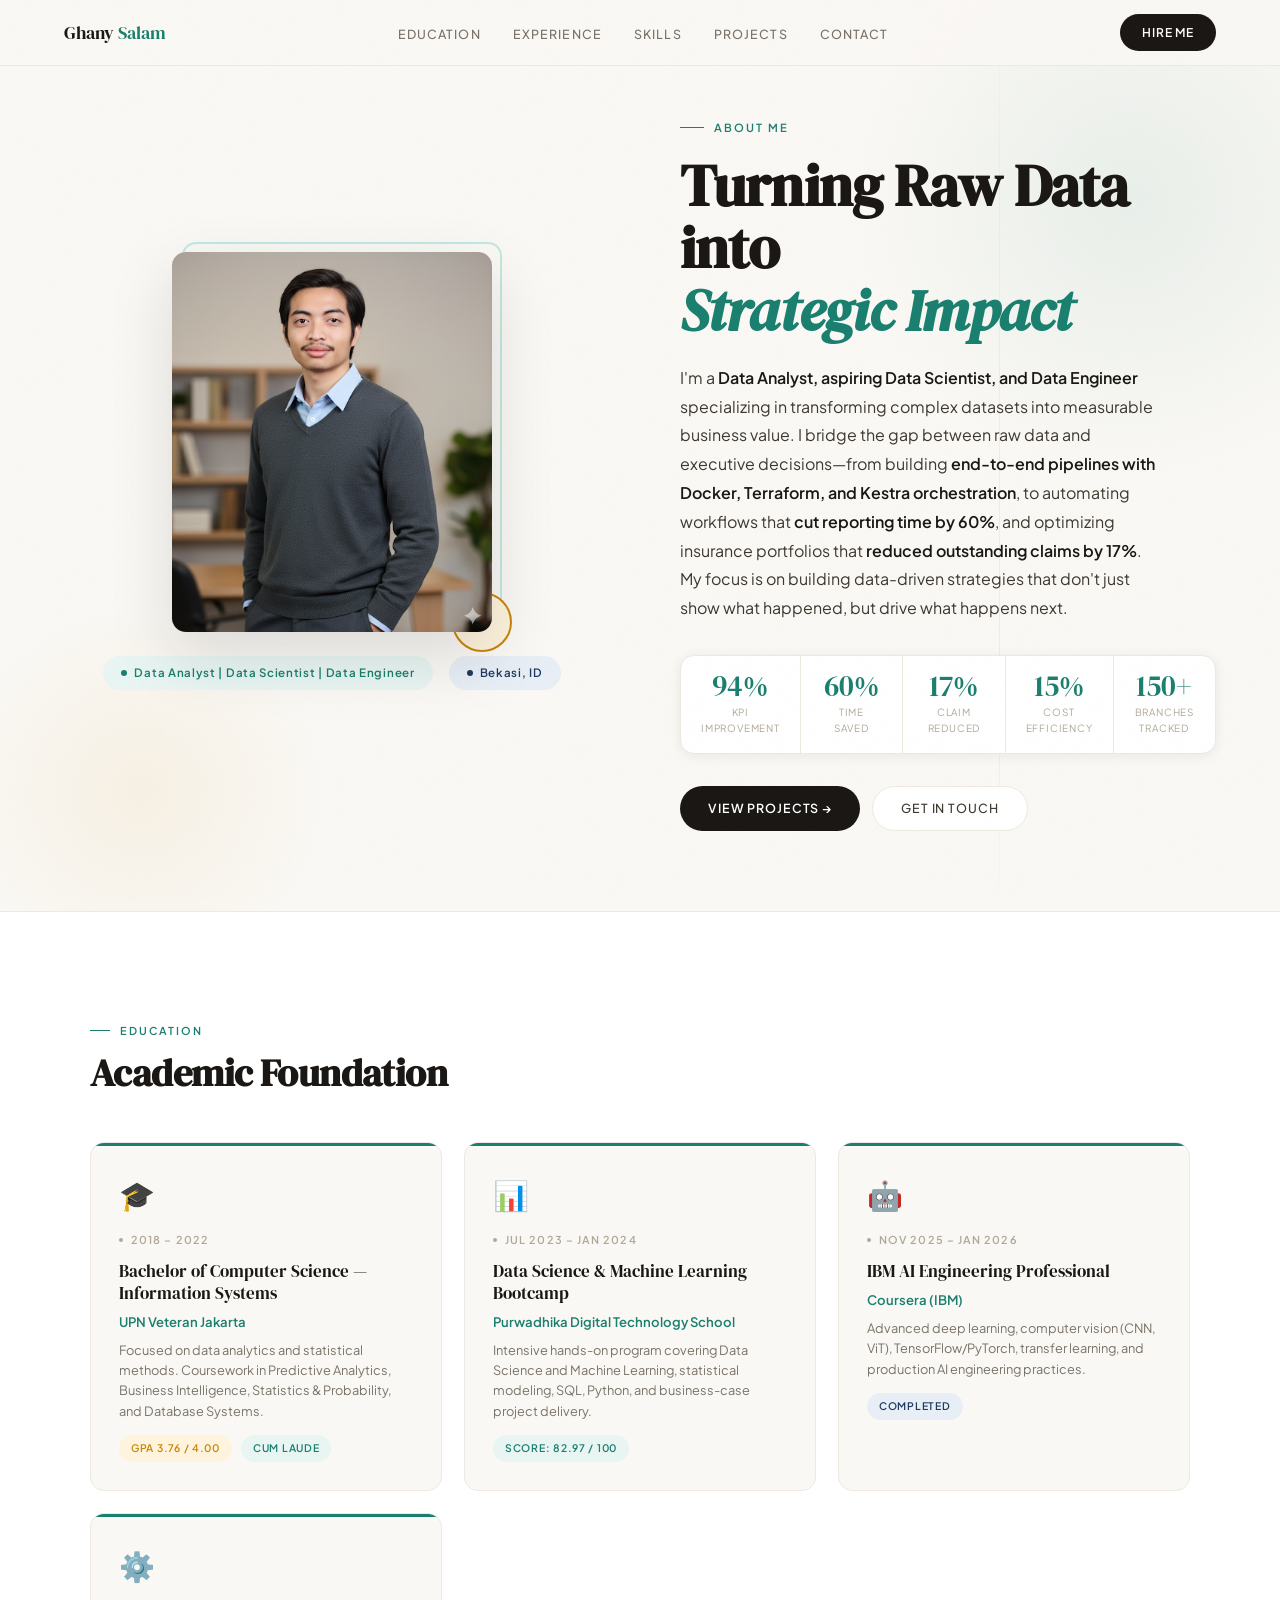
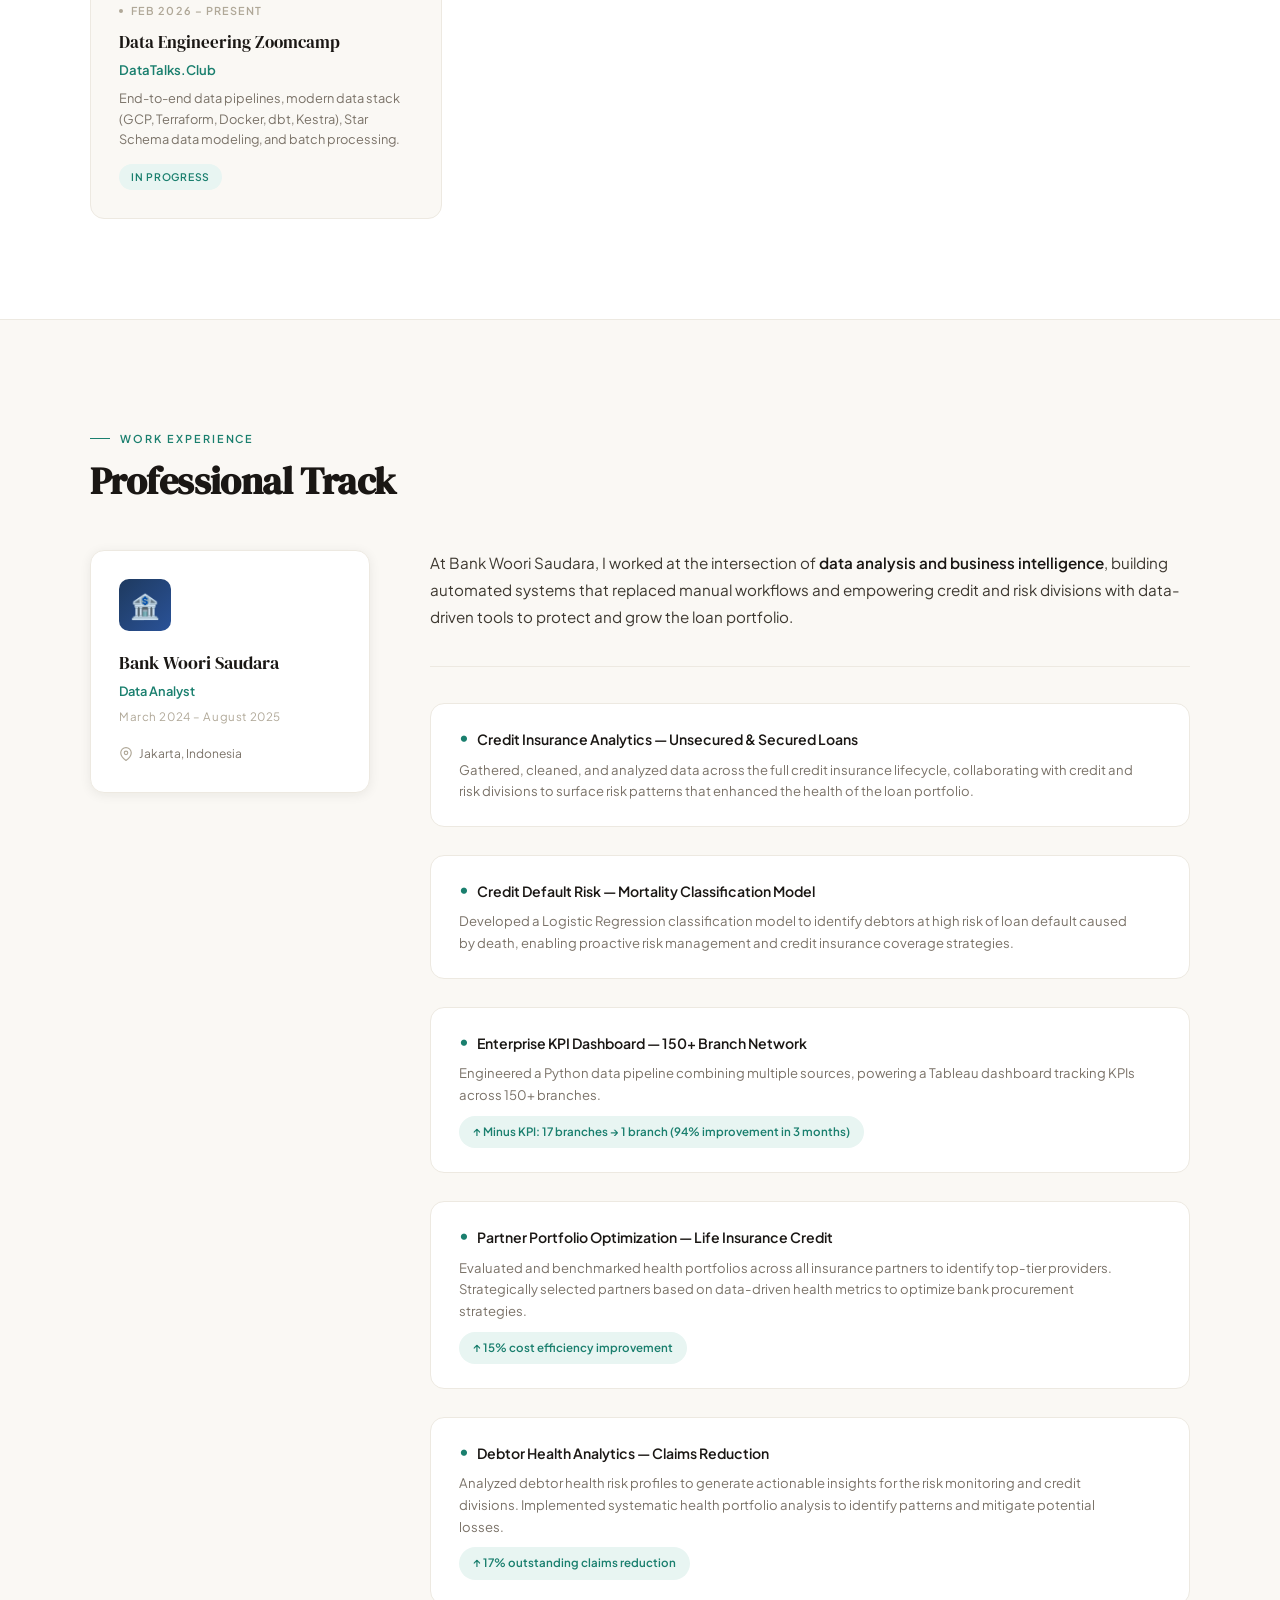
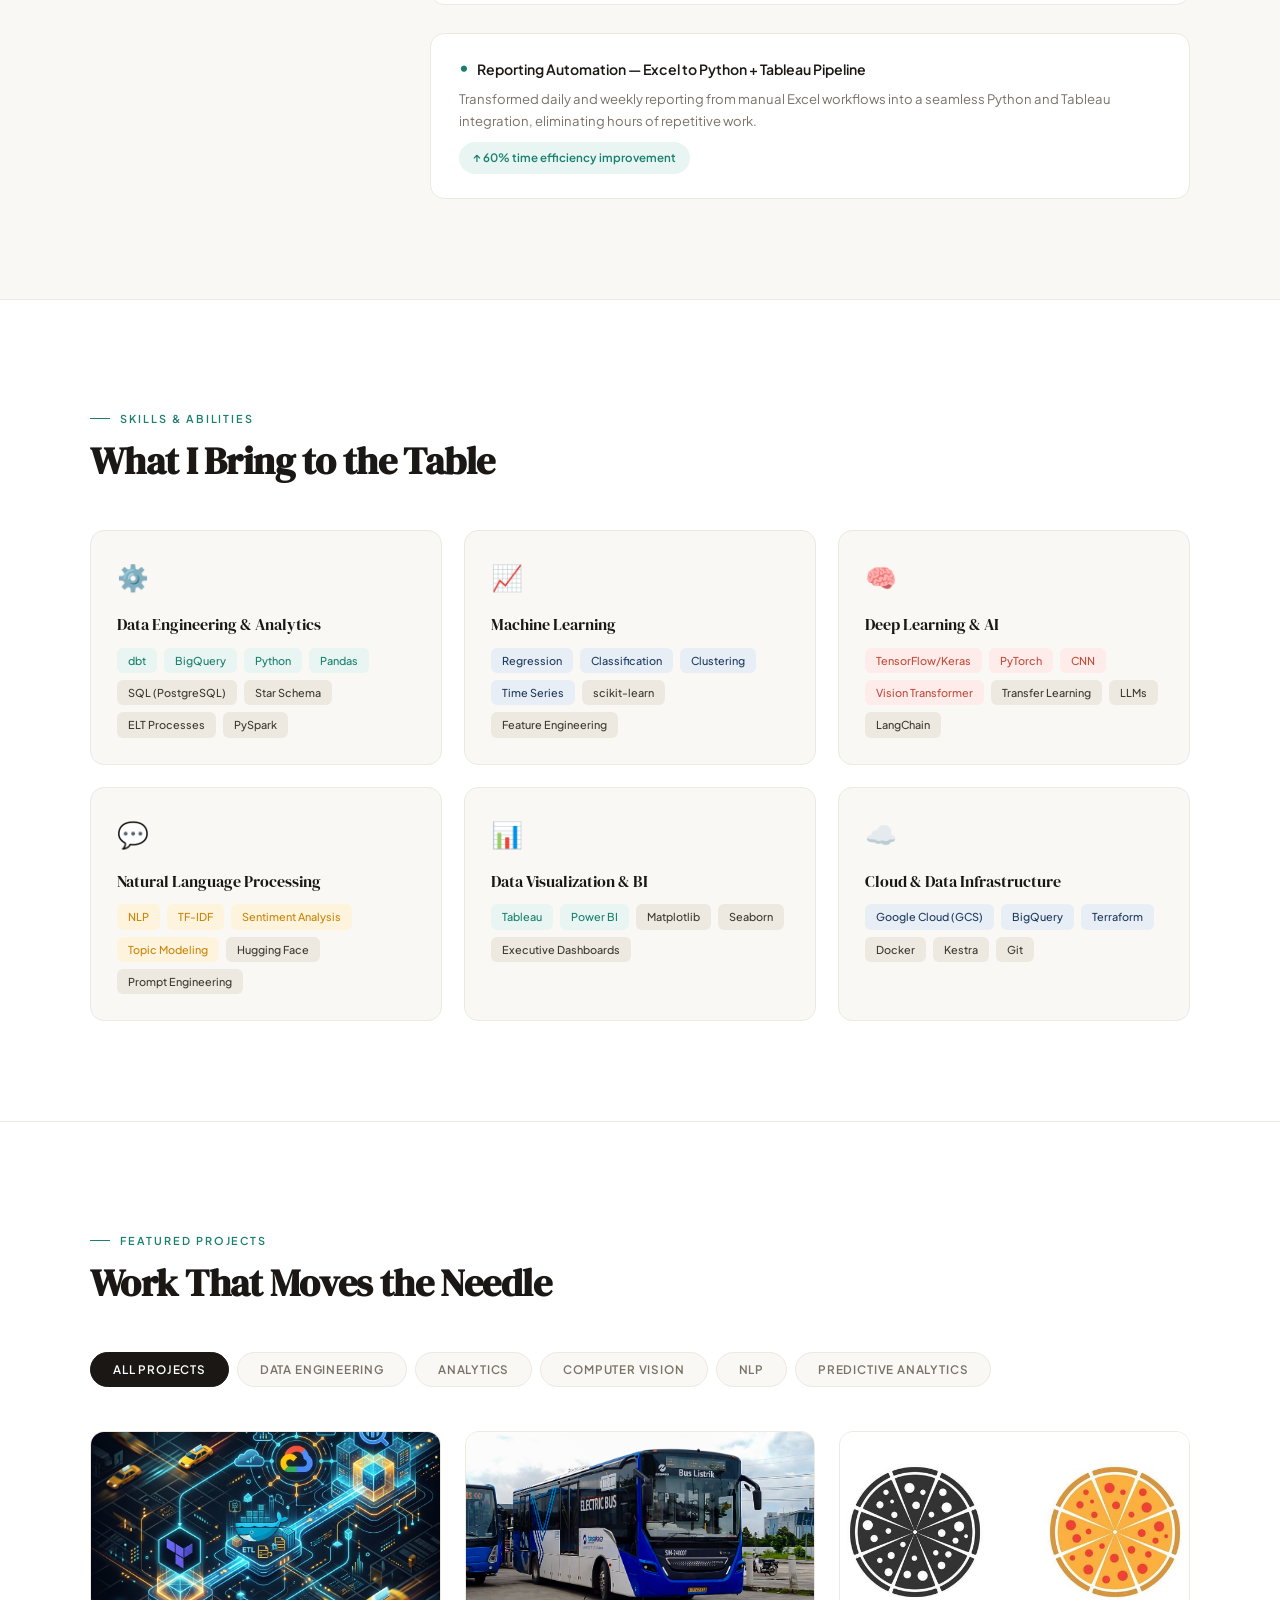
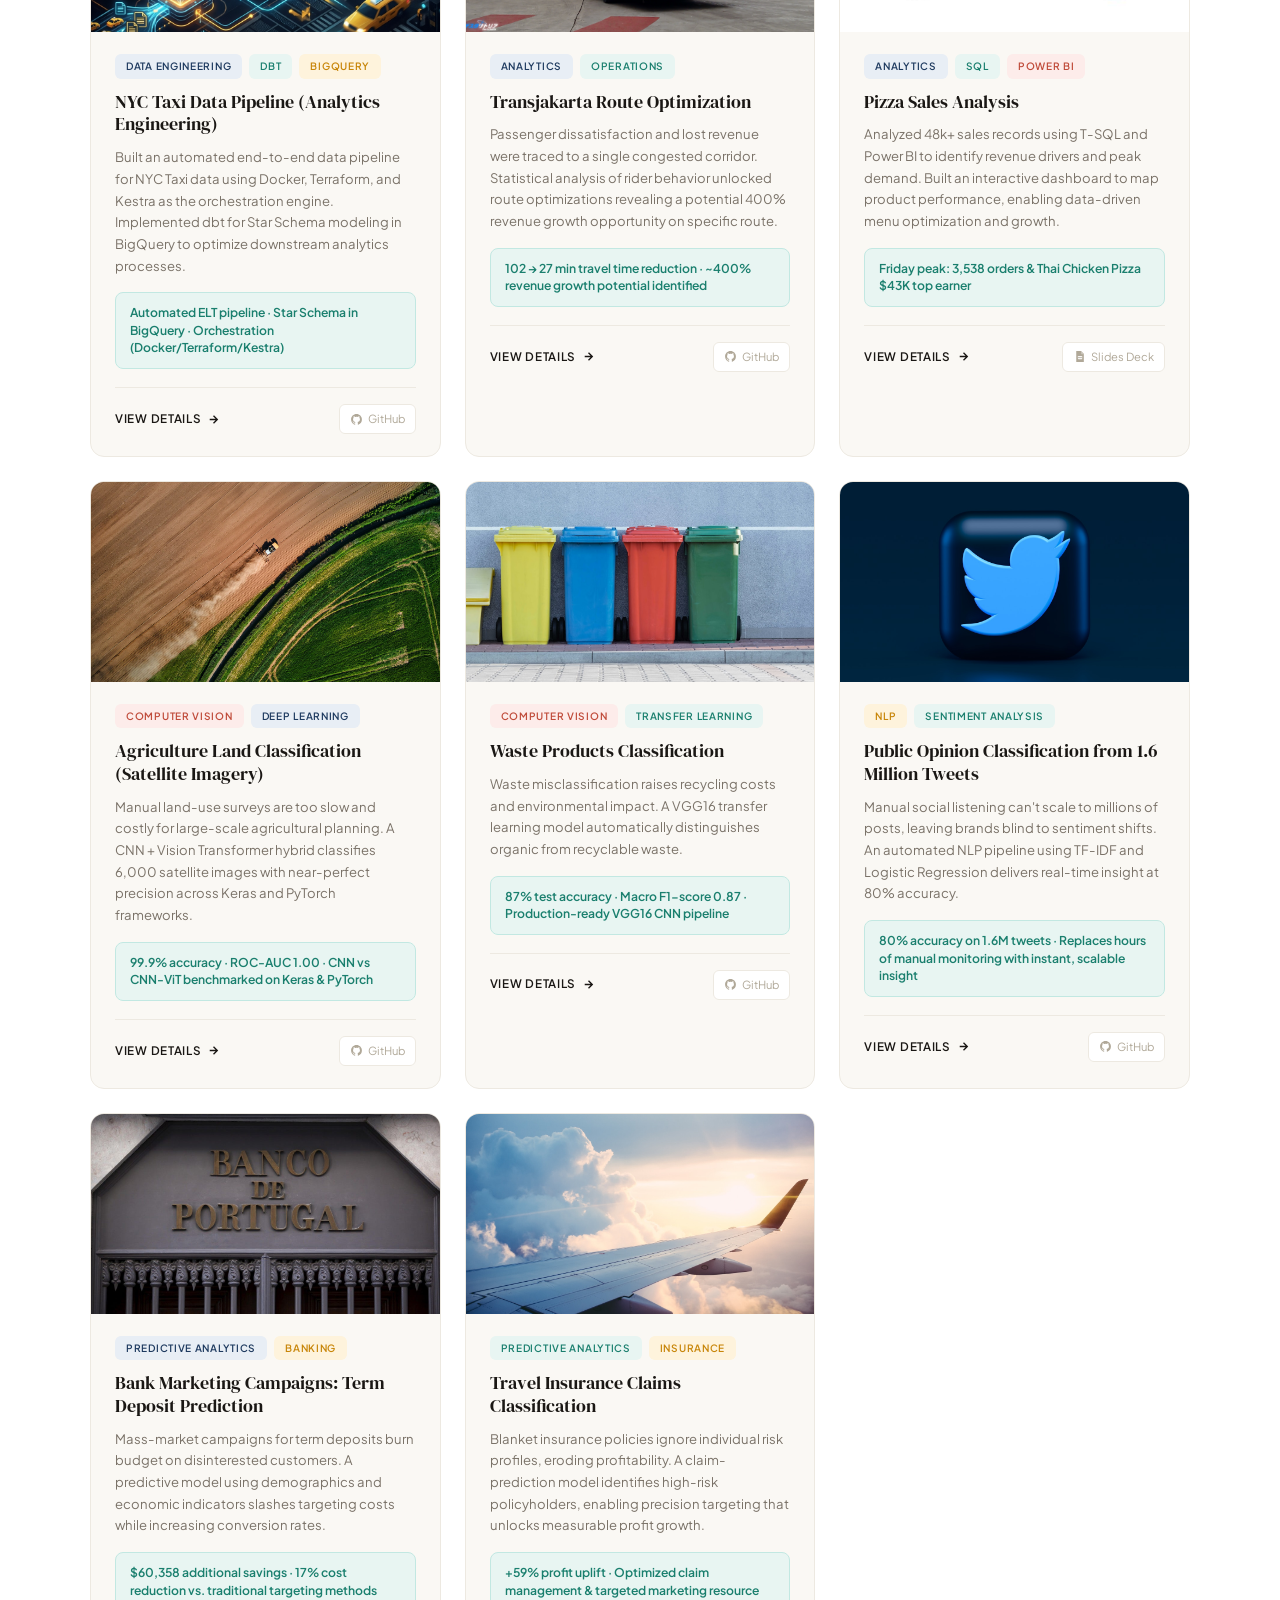
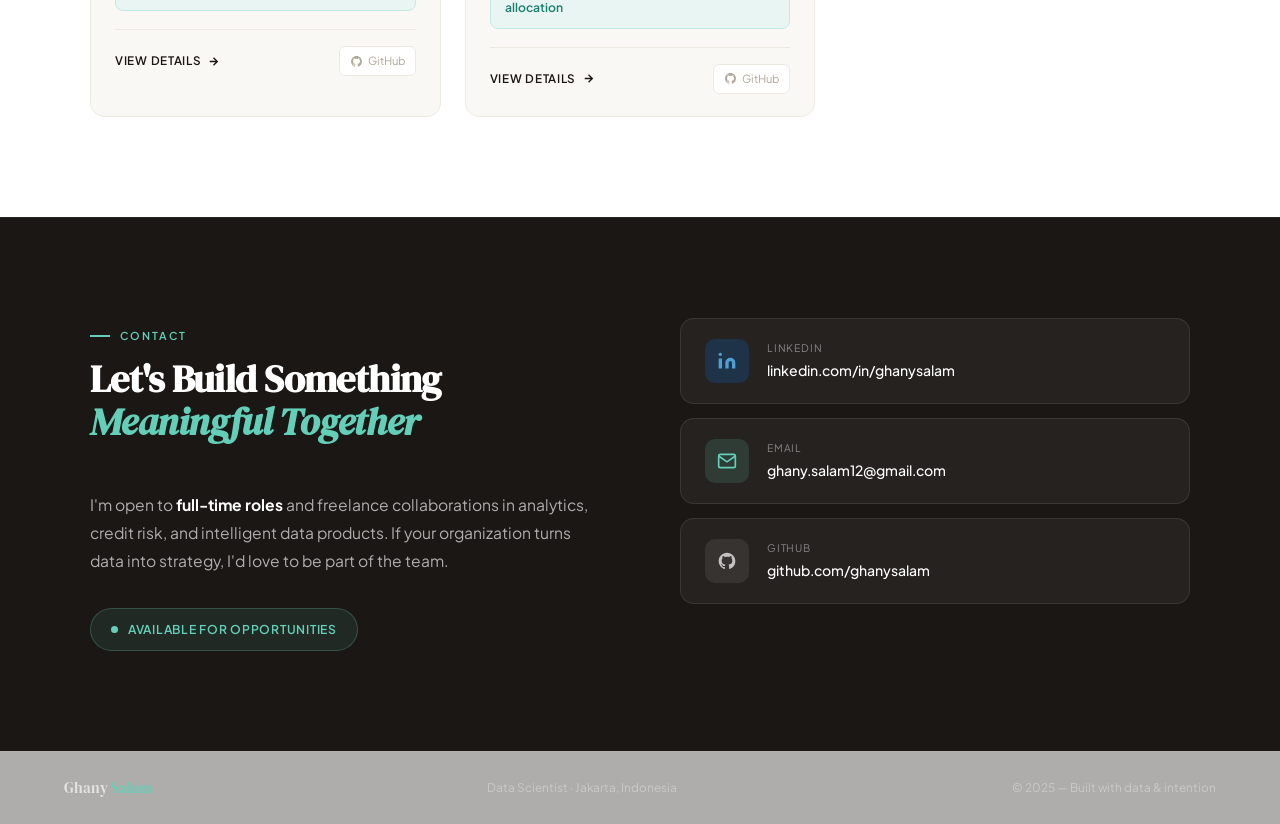
==== index.html @ 7795ebc8 "update data engineering skill information" ====
<!DOCTYPE html>
<html lang="en">

<head>
  <meta charset="UTF-8">
  <meta name="viewport" content="width=device-width, initial-scale=1.0">
  <title>Ghany's Portfolio</title>
  <link rel="preconnect" href="https://fonts.googleapis.com">
  <link rel="preconnect" href="https://fonts.gstatic.com" crossorigin>
  <link
    href="https://fonts.googleapis.com/css2?family=DM+Serif+Display:ital@0;1&family=Plus+Jakarta+Sans:ital,wght@0,300;0,400;0,500;0,600;1,300;1,400&display=swap"
    rel="stylesheet">
  <link rel="stylesheet" href="assets/css/styles.css?v=20260306-2">
</head>

<body>

  <!-- ── NAV ── -->
  <nav id="navbar">
    <a href="#hero" class="nav-logo">Ghany <span>Salam</span></a>
    <ul class="nav-links">
      <li><a href="#education">Education</a></li>
      <li><a href="#experience">Experience</a></li>
      <li><a href="#skills">Skills</a></li>
      <li><a href="#projects">Projects</a></li>
      <li><a href="#contact">Contact</a></li>
    </ul>
    <button id="navToggle" class="nav-toggle" type="button" aria-label="Open navigation menu" aria-controls="mobileMenu"
      aria-expanded="false">
      <span></span>
      <span></span>
      <span></span>
    </button>
    <a href="#contact" class="nav-cta">Hire Me</a>
  </nav>
  <div id="mobileMenuBackdrop" class="mobile-menu-backdrop" hidden></div>
  <div id="mobileMenu" class="mobile-menu" aria-hidden="true" hidden>
    <ul class="mobile-links">
      <li><a href="#education">Education</a></li>
      <li><a href="#experience">Experience</a></li>
      <li><a href="#skills">Skills</a></li>
      <li><a href="#projects">Projects</a></li>
      <li><a href="#contact">Contact</a></li>
    </ul>
    <a href="#contact" class="mobile-cta">Hire Me</a>
  </div>

  <!-- ════════════════════════════════════
     1. HERO / ABOUT ME
════════════════════════════════════ -->
  <section class="hero" id="hero">
    <div class="hero-deco-circle hdc-1"></div>
    <div class="hero-deco-circle hdc-2"></div>
    <div class="hdc-line"></div>

    <div class="hero-inner">
      <!-- Photo -->
      <div class="hero-photo-col">
        <div class="photo-frame">
          <img src="assets/images/profile/ghany-profile.jpeg" alt="Ghany Salam" class="photo-img"
            onerror="this.style.display='none'; this.nextElementSibling.style.display='flex';" />
          <div class="photo-placeholder" style="display:none;">GS</div>
        </div>
        <div class="hero-badge">
          <span class="hb-pill teal">Data Analyst | Data Scientist | Data Engineer</span>
          <span class="hb-pill navy">Bekasi, ID</span>
        </div>
      </div>

      <!-- Text -->
      <div class="hero-text-col">
        <div class="eyebrow">About Me</div>
        <h1>Turning Raw Data into<br><em>Strategic Impact</em></h1>
        <p class="hero-bio">
          I'm a <strong>Data Analyst, aspiring Data Scientist, and Data Engineer</strong> specializing
          in transforming complex datasets into measurable business value. I bridge the gap between raw data and
          executive decisions—from building <strong>end-to-end pipelines with Docker, Terraform, and Kestra orchestration</strong>, to automating workflows that <strong> cut reporting time by 60%</strong>, and
          optimizing insurance portfolios that <strong>reduced outstanding claims by 17%</strong>. My focus is on building data-driven strategies that don't just show what
          happened, but drive what happens next.
        </p>

        <div class="hero-stats">
          <div class="hs-item">
            <div class="hs-num">94%</div>
            <div class="hs-label">KPI Improvement</div>
          </div>
          <div class="hs-item">
            <div class="hs-num">60%</div>
            <div class="hs-label">Time Saved</div>
          </div>
          <div class="hs-item">
            <div class="hs-num">17%</div>
            <div class="hs-label">Claim Reduced</div>
          </div>
          <div class="hs-item">
            <div class="hs-num">15%</div>
            <div class="hs-label">Cost Efficiency</div>
          </div>
          <div class="hs-item">
            <div class="hs-num">150+</div>
            <div class="hs-label">Branches Tracked</div>
          </div>
        </div>

        <div class="hero-btns">
          <a href="#projects" class="btn-primary">View Projects →</a>
          <a href="#contact" class="btn-secondary">Get in Touch</a>
        </div>
      </div>
    </div>
  </section>

  <!-- ════════════════════════════════════
     2. EDUCATION
════════════════════════════════════ -->
  <section id="education">
    <div class="section-inner">
      <div class="sec-eyebrow reveal">Education</div>
      <h2 class="sec-title reveal d1">Academic Foundation</h2>
      <div class="edu-grid">
        <div class="edu-card reveal d1">
          <span class="edu-icon">🎓</span>
          <div class="edu-year">2018 – 2022</div>
          <div class="edu-degree">Bachelor of Computer Science — Information Systems</div>
          <div class="edu-inst">UPN Veteran Jakarta</div>
          <div class="edu-detail">Focused on data analytics and statistical methods. Coursework in Predictive Analytics,
            Business Intelligence, Statistics & Probability, and Database Systems.</div>
          <span class="edu-badge eb-gold">GPA 3.76 / 4.00</span>
          <span class="edu-badge eb-teal" style="margin-left:6px">Cum Laude</span>
        </div>
        <div class="edu-card reveal d2">
          <span class="edu-icon">📊</span>
          <div class="edu-year">Jul 2023 – Jan 2024</div>
          <div class="edu-degree">Data Science & Machine Learning Bootcamp</div>
          <div class="edu-inst">Purwadhika Digital Technology School</div>
          <div class="edu-detail">Intensive hands-on program covering Data Science and Machine Learning, statistical
            modeling, SQL, Python, and business-case project delivery.</div>
          <span class="edu-badge eb-teal">Score: 82.97 / 100</span>
        </div>
        <div class="edu-card reveal d3">
          <span class="edu-icon">🤖</span>
          <div class="edu-year">Nov 2025 – Jan 2026</div>
          <div class="edu-degree">IBM AI Engineering Professional</div>
          <div class="edu-inst">Coursera (IBM)</div>
          <div class="edu-detail">Advanced deep learning, computer vision (CNN, ViT), TensorFlow/PyTorch, transfer
            learning, and production AI engineering practices.</div>
          <span class="edu-badge eb-navy">Completed</span>
        </div>
        <div class="edu-card reveal d4">
          <span class="edu-icon">⚙️</span>
          <div class="edu-year">Feb 2026 – Present</div>
          <div class="edu-degree">Data Engineering Zoomcamp</div>
          <div class="edu-inst">DataTalks.Club</div>
          <div class="edu-detail">End-to-end data pipelines, modern data stack (GCP, Terraform, Docker, dbt, Kestra), Star Schema data modeling, and batch processing.</div>
          <span class="edu-badge eb-teal">In Progress</span>
        </div>
      </div>
    </div>
  </section>

  <!-- ════════════════════════════════════
     3. WORK EXPERIENCE
════════════════════════════════════ -->
  <section id="experience">
    <div class="section-inner">
      <div class="sec-eyebrow reveal">Work Experience</div>
      <h2 class="sec-title reveal d1">Professional Track</h2>

      <div class="exp-layout">
        <div class="exp-aside reveal d1">
          <div class="exp-aside-card">
            <div class="ea-logo">🏦</div>
            <div class="ea-company">Bank Woori Saudara</div>
            <div class="ea-role">Data Analyst</div>
            <div class="ea-period">March 2024 – August 2025</div>
            <div class="ea-location">
              <svg viewBox="0 0 24 24" fill="none" stroke="currentColor" stroke-width="2">
                <path d="M21 10c0 7-9 13-9 13s-9-6-9-13a9 9 0 0118 0z" />
                <circle cx="12" cy="10" r="3" />
              </svg>
              Jakarta, Indonesia
            </div>
          </div>
        </div>

        <div class="exp-main">
          <p class="exp-intro reveal d2">
            At Bank Woori Saudara, I worked at the intersection of <strong>data analysis and business
              intelligence</strong>, building automated systems that replaced manual workflows and empowering credit and
            risk divisions with data-driven tools to protect and grow the loan portfolio.
          </p>

          <div class="exp-items">
            <div class="exp-item reveal d2">
              <div>
                <div class="exp-item-title">Credit Insurance Analytics — Unsecured & Secured Loans</div>
                <div class="exp-item-desc">Gathered, cleaned, and analyzed data across the full credit insurance
                  lifecycle, collaborating with credit and risk divisions to surface risk patterns that enhanced the
                  health of the loan portfolio.</div>
              </div>
            </div>
            <div class="exp-item reveal d3">
              <div>
                <div class="exp-item-title">Credit Default Risk — Mortality Classification Model</div>
                <div class="exp-item-desc">Developed a Logistic Regression classification model to identify debtors at
                  high risk of loan default caused by death, enabling proactive risk management and credit insurance
                  coverage strategies.</div>
              </div>
            </div>
            <div class="exp-item reveal d4">
              <div>
                <div class="exp-item-title">Enterprise KPI Dashboard — 150+ Branch Network</div>
                <div class="exp-item-desc">Engineered a Python data pipeline combining multiple sources, powering a
                  Tableau dashboard tracking KPIs across 150+ branches.</div>
                <span class="exp-metric em-teal">↑ Minus KPI: 17 branches → 1 branch (94% improvement in 3
                  months)</span>
              </div>
            </div>
            <div class="exp-item reveal d5">
              <div>
                <div class="exp-item-title">Partner Portfolio Optimization — Life Insurance Credit</div>
                <div class="exp-item-desc">Evaluated and benchmarked health portfolios across all insurance partners to
                  identify top-tier providers. Strategically selected partners based on data-driven health metrics to
                  optimize bank procurement strategies.</div>
                <span class="exp-metric em-teal">↑ 15% cost efficiency improvement</span>
              </div>
            </div>
            <div class="exp-item reveal d6">
              <div>
                <div class="exp-item-title">Debtor Health Analytics — Claims Reduction</div>
                <div class="exp-item-desc">Analyzed debtor health risk profiles to generate actionable insights for the
                  risk monitoring and credit divisions. Implemented systematic health portfolio analysis to identify
                  patterns and mitigate potential losses.</div>
                <span class="exp-metric em-teal">↑ 17% outstanding claims reduction</span>
              </div>
            </div>
            <div class="exp-item reveal d7">
              <div>
                <div class="exp-item-title">Reporting Automation — Excel to Python + Tableau Pipeline</div>
                <div class="exp-item-desc">Transformed daily and weekly reporting from manual Excel workflows into a
                  seamless Python and Tableau integration, eliminating hours of repetitive work.</div>
                <span class="exp-metric em-teal">↑ 60% time efficiency improvement</span>
              </div>
            </div>
          </div>
        </div>
      </div>
    </div>
  </section>

  <!-- ════════════════════════════════════
     4. SKILLS & ABILITIES
════════════════════════════════════ -->
  <section id="skills">
    <div class="section-inner">
      <div class="sec-eyebrow reveal">Skills & Abilities</div>
      <h2 class="sec-title reveal d1">What I Bring to the Table</h2>
      <div class="skills-grid">
        <div class="skill-card reveal d1">
          <span class="sc-icon">⚙️</span>
          <div class="sc-title">Data Engineering & Analytics</div>
          <div class="sc-tags">
            <span class="sc-tag st-teal">dbt</span>
            <span class="sc-tag st-teal">BigQuery</span>
            <span class="sc-tag st-teal">Python</span>
            <span class="sc-tag st-teal">Pandas</span>
            <span class="sc-tag st-ink">SQL (PostgreSQL)</span>
            <span class="sc-tag st-ink">Star Schema</span>
            <span class="sc-tag st-ink">ELT Processes</span>
            <span class="sc-tag st-ink">PySpark</span>
          </div>
        </div>
        <div class="skill-card reveal d2">
          <span class="sc-icon">📈</span>
          <div class="sc-title">Machine Learning</div>
          <div class="sc-tags">
            <span class="sc-tag st-navy">Regression</span>
            <span class="sc-tag st-navy">Classification</span>
            <span class="sc-tag st-navy">Clustering</span>
            <span class="sc-tag st-navy">Time Series</span>
            <span class="sc-tag st-ink">scikit-learn</span>
            <span class="sc-tag st-ink">Feature Engineering</span>
          </div>
        </div>
        <div class="skill-card reveal d3">
          <span class="sc-icon">🧠</span>
          <div class="sc-title">Deep Learning & AI</div>
          <div class="sc-tags">
            <span class="sc-tag st-rose">TensorFlow/Keras</span>
            <span class="sc-tag st-rose">PyTorch</span>
            <span class="sc-tag st-rose">CNN</span>
            <span class="sc-tag st-rose">Vision Transformer</span>
            <span class="sc-tag st-ink">Transfer Learning</span>
            <span class="sc-tag st-ink">LLMs</span>
            <span class="sc-tag st-ink">LangChain</span>
          </div>
        </div>
        <div class="skill-card reveal d4">
          <span class="sc-icon">💬</span>
          <div class="sc-title">Natural Language Processing</div>
          <div class="sc-tags">
            <span class="sc-tag st-gold">NLP</span>
            <span class="sc-tag st-gold">TF-IDF</span>
            <span class="sc-tag st-gold">Sentiment Analysis</span>
            <span class="sc-tag st-gold">Topic Modeling</span>
            <span class="sc-tag st-ink">Hugging Face</span>
            <span class="sc-tag st-ink">Prompt Engineering</span>
          </div>
        </div>
        <div class="skill-card reveal d5">
          <span class="sc-icon">📊</span>
          <div class="sc-title">Data Visualization & BI</div>
          <div class="sc-tags">
            <span class="sc-tag st-teal">Tableau</span>
            <span class="sc-tag st-teal">Power BI</span>
            <span class="sc-tag st-ink">Matplotlib</span>
            <span class="sc-tag st-ink">Seaborn</span>
            <span class="sc-tag st-ink">Executive Dashboards</span>
          </div>
        </div>
        <div class="skill-card reveal d6">
          <span class="sc-icon">☁️</span>
          <div class="sc-title">Cloud & Data Infrastructure</div>
          <div class="sc-tags">
            <span class="sc-tag st-navy">Google Cloud (GCS)</span>
            <span class="sc-tag st-navy">BigQuery</span>
            <span class="sc-tag st-navy">Terraform</span>
            <span class="sc-tag st-ink">Docker</span>
            <span class="sc-tag st-ink">Kestra</span>
            <span class="sc-tag st-ink">Git</span>
          </div>
        </div>
      </div>
    </div>
  </section>

  <!-- ════════════════════════════════════
     6. PROJECTS
════════════════════════════════════ -->
  <section id="projects">
    <div class="section-inner">
      <div class="sec-eyebrow reveal">Featured Projects</div>
      <h2 class="sec-title reveal d1">Work That Moves the Needle</h2>

      <div class="filter-row reveal d2">
        <button class="ftab active" data-filter="all">All Projects</button>
        <button class="ftab" data-filter="data-engineering">Data Engineering</button>
        <button class="ftab" data-filter="analytics">Analytics</button>
        <button class="ftab" data-filter="computer-vision">Computer Vision</button>
        <button class="ftab" data-filter="nlp">NLP</button>
        <button class="ftab" data-filter="predictive">Predictive Analytics</button>
      </div>

      <div class="proj-grid" id="projGrid">

        <!-- Card 0: NYC Taxi Pipeline -->
        <div class="proj-card" data-cat="data-engineering">
          <img class="proj-img" src="assets/images/projects/nyc-taxi-pipeline.png" alt="NYC Taxi Data Pipeline architecture"
            loading="lazy" onerror="this.style.display='none';this.nextElementSibling.style.display='flex';" />
          <div class="proj-body">
            <div class="proj-tags">
              <span class="ptag pt-navy">Data Engineering</span>
              <span class="ptag pt-teal">dbt</span>
              <span class="ptag pt-gold">BigQuery</span>
            </div>
            <div class="proj-title">NYC Taxi Data Pipeline (Analytics Engineering)</div>
            <p class="proj-desc">Built an automated end-to-end data pipeline for NYC Taxi data using Docker, Terraform, and Kestra as the orchestration engine. Implemented dbt for Star Schema modeling in BigQuery to optimize downstream analytics processes.</p>
            <div class="proj-impact">
              <span class="pi-text">Automated ELT pipeline · Star Schema in BigQuery · Orchestration (Docker/Terraform/Kestra)</span>
            </div>
            <div class="proj-footer">
              <a href="https://github.com/ghanysalam/data-engineering-bootcamp" target="_blank"
                class="proj-link">
                View Details
                <svg viewBox="0 0 24 24" fill="none" stroke="currentColor" stroke-width="2.5">
                  <path d="M5 12h14M12 5l7 7-7 7" />
                </svg>
              </a>
              <a href="https://github.com/ghanysalam/data-engineering-bootcamp" target="_blank"
                class="gh-chip">
                <svg viewBox="0 0 24 24" fill="currentColor">
                  <path
                    d="M12 2C6.477 2 2 6.484 2 12.017c0 4.425 2.865 8.18 6.839 9.504.5.092.682-.217.682-.483 0-.237-.008-.868-.013-1.703-2.782.605-3.369-1.343-3.369-1.343-.454-1.158-1.11-1.466-1.11-1.466-.908-.62.069-.608.069-.608 1.003.07 1.531 1.032 1.531 1.032.892 1.53 2.341 1.088 2.91.832.092-.647.35-1.088.636-1.338-2.22-.253-4.555-1.113-4.555-4.951 0-1.093.39-1.988 1.029-2.688-.103-.253-.446-1.272.098-2.65 0 0 .84-.27 2.75 1.026A9.564 9.564 0 0112 6.844c.85.004 1.705.115 2.504.337 1.909-1.296 2.747-1.027 2.747-1.027.546 1.379.202 2.398.1 2.651.64.7 1.028 1.595 1.028 2.688 0 3.848-2.339 4.695-4.566 4.943.359.309.678.92.678 1.855 0 1.338-.012 2.419-.012 2.747 0 .268.18.58.688.482A10.019 10.019 0 0022 12.017C22 6.484 17.522 2 12 2z" />
                </svg>
                GitHub
              </a>
            </div>
          </div>
        </div>

        <!-- Card 1: Transjakarta -->
        <div class="proj-card" data-cat="analytics">
          <img class="proj-img" src="assets/images/projects/transjakarta.jpg" alt="Public transit bus analytics"
            loading="lazy" onerror="this.style.display='none';this.nextElementSibling.style.display='flex';" />

          <div class="proj-body">
            <div class="proj-tags">
              <span class="ptag pt-navy">Analytics</span>
              <span class="ptag pt-teal">Operations</span>
            </div>
            <div class="proj-title">Transjakarta Route Optimization</div>
            <p class="proj-desc">Passenger dissatisfaction and lost revenue were traced to a single congested corridor.
              Statistical analysis of rider behavior unlocked route optimizations revealing a potential 400% revenue
              growth opportunity on specific route.</p>
            <div class="proj-impact">
              <span class="pi-text">102 → 27 min travel time reduction · ~400% revenue growth potential
                identified</span>
            </div>
            <div class="proj-footer">
              <a href="https://github.com/ghanysalam/Capstone_2-Transjakarta_Transactions_Analysis" target="_blank"
                class="proj-link">
                View Details
                <svg viewBox="0 0 24 24" fill="none" stroke="currentColor" stroke-width="2.5">
                  <path d="M5 12h14M12 5l7 7-7 7" />
                </svg>
              </a>
              <a href="https://github.com/ghanysalam/Capstone_2-Transjakarta_Transactions_Analysis" target="_blank"
                class="gh-chip">
                <svg viewBox="0 0 24 24" fill="currentColor">
                  <path
                    d="M12 2C6.477 2 2 6.484 2 12.017c0 4.425 2.865 8.18 6.839 9.504.5.092.682-.217.682-.483 0-.237-.008-.868-.013-1.703-2.782.605-3.369-1.343-3.369-1.343-.454-1.158-1.11-1.466-1.11-1.466-.908-.62.069-.608.069-.608 1.003.07 1.531 1.032 1.531 1.032.892 1.53 2.341 1.088 2.91.832.092-.647.35-1.088.636-1.338-2.22-.253-4.555-1.113-4.555-4.951 0-1.093.39-1.988 1.029-2.688-.103-.253-.446-1.272.098-2.65 0 0 .84-.27 2.75 1.026A9.564 9.564 0 0112 6.844c.85.004 1.705.115 2.504.337 1.909-1.296 2.747-1.027 2.747-1.027.546 1.379.202 2.398.1 2.651.64.7 1.028 1.595 1.028 2.688 0 3.848-2.339 4.695-4.566 4.943.359.309.678.92.678 1.855 0 1.338-.012 2.419-.012 2.747 0 .268.18.58.688.482A10.019 10.019 0 0022 12.017C22 6.484 17.522 2 12 2z" />
                </svg>
                GitHub
              </a>
            </div>
          </div>
        </div>

        <!-- Card 2: Pizza Sale Analysis -->
        <div class="proj-card" data-cat="analytics">
          <img class="proj-img" src="assets/images/projects/pizza_sales.jpg" alt="Pizza sales analysis" loading="lazy"
            onerror="this.style.display='none';this.nextElementSibling.style.display='flex';" />

          <div class="proj-body">
            <div class="proj-tags">
              <span class="ptag pt-navy">Analytics</span>
              <span class="ptag pt-teal">SQL</span>
              <span class="ptag pt-rose">Power BI</span>
            </div>
            <div class="proj-title">Pizza Sales Analysis</div>
            <p class="proj-desc">Analyzed 48k+ sales records using T-SQL and Power BI to identify revenue drivers and
              peak demand. Built an interactive dashboard to map product performance, enabling data-driven menu
              optimization and growth.</p>
            <div class="proj-impact">
              <span class="pi-text">Friday peak: 3,538 orders & Thai Chicken Pizza $43K top earner</span>
            </div>
            <div class="proj-footer">
              <a href="https://docs.google.com/presentation/d/1_tRyyec1AwL7moIbwWBYIMQw6jLWC5NR/edit?usp=drive_link&ouid=104958758027957392129&rtpof=true&sd=true"
                target="_blank" class="proj-link">
                View Details
                <svg viewBox="0 0 24 24" fill="none" stroke="currentColor" stroke-width="2.5">
                  <path d="M5 12h14M12 5l7 7-7 7" />
                </svg>
              </a>
              <a href="https://docs.google.com/presentation/d/1_tRyyec1AwL7moIbwWBYIMQw6jLWC5NR/edit?usp=drive_link&ouid=104958758027957392129&rtpof=true&sd=true"
                target="_blank" class="gh-chip">
                <svg viewBox="0 0 24 24" fill="currentColor" aria-hidden="true">
                  <path d="M6 2h9l5 5v15H6z" />
                  <path d="M15 2v6h5z" fill="rgba(255,255,255,.35)" />
                  <rect x="9" y="11" width="8" height="6" rx="1.2" fill="rgba(255,255,255,.9)" />
                  <path d="M9 14h8" stroke="currentColor" stroke-width="1.4" />
                </svg>
                Slides Deck
              </a>
            </div>
          </div>
        </div>

        <!-- Card 3: Land Classification -->
        <div class="proj-card" data-cat="computer-vision">
          <img class="proj-img" src="assets/images/projects/agriculture-land-classification.jpg"
            alt="Satellite land classification" loading="lazy"
            onerror="this.style.display='none';this.nextElementSibling.style.display='flex';" />
          <div class="proj-body">
            <div class="proj-tags">
              <span class="ptag pt-rose">Computer Vision</span>
              <span class="ptag pt-navy">Deep Learning</span>
            </div>
            <div class="proj-title">Agriculture Land Classification (Satellite Imagery)</div>
            <p class="proj-desc">Manual land-use surveys are too slow and costly for large-scale agricultural planning.
              A CNN + Vision Transformer hybrid classifies 6,000 satellite images with near-perfect precision across
              Keras and PyTorch frameworks.</p>
            <div class="proj-impact">
              <span class="pi-text">99.9% accuracy · ROC-AUC 1.00 · CNN vs CNN-ViT benchmarked on Keras & PyTorch</span>
            </div>
            <div class="proj-footer">
              <a href="https://github.com/ghanysalam/Land-Classification-Satellite-Imagery-CNN-CNN-ViT-with-Keras-PyTorch"
                target="_blank" class="proj-link">
                View Details
                <svg viewBox="0 0 24 24" fill="none" stroke="currentColor" stroke-width="2.5">
                  <path d="M5 12h14M12 5l7 7-7 7" />
                </svg>
              </a>
              <a href="https://github.com/ghanysalam/Land-Classification-Satellite-Imagery-CNN-CNN-ViT-with-Keras-PyTorch"
                target="_blank" class="gh-chip">
                <svg viewBox="0 0 24 24" fill="currentColor">
                  <path
                    d="M12 2C6.477 2 2 6.484 2 12.017c0 4.425 2.865 8.18 6.839 9.504.5.092.682-.217.682-.483 0-.237-.008-.868-.013-1.703-2.782.605-3.369-1.343-3.369-1.343-.454-1.158-1.11-1.466-1.11-1.466-.908-.62.069-.608.069-.608 1.003.07 1.531 1.032 1.531 1.032.892 1.53 2.341 1.088 2.91.832.092-.647.35-1.088.636-1.338-2.22-.253-4.555-1.113-4.555-4.951 0-1.093.39-1.988 1.029-2.688-.103-.253-.446-1.272.098-2.65 0 0 .84-.27 2.75 1.026A9.564 9.564 0 0112 6.844c.85.004 1.705.115 2.504.337 1.909-1.296 2.747-1.027 2.747-1.027.546 1.379.202 2.398.1 2.651.64.7 1.028 1.595 1.028 2.688 0 3.848-2.339 4.695-4.566 4.943.359.309.678.92.678 1.855 0 1.338-.012 2.419-.012 2.747 0 .268.18.58.688.482A10.019 10.019 0 0022 12.017C22 6.484 17.522 2 12 2z" />
                </svg>
                GitHub
              </a>
            </div>
          </div>
        </div>

        <!-- Card 4: Waste Classifier -->
        <div class="proj-card" data-cat="computer-vision">
          <img class="proj-img" src="assets/images/projects/smart-waste-sorting.jpg"
            alt="Waste classification recycling" loading="lazy"
            onerror="this.style.display='none';this.nextElementSibling.style.display='flex';" />
          <div class="proj-body">
            <div class="proj-tags">
              <span class="ptag pt-rose">Computer Vision</span>
              <span class="ptag pt-teal">Transfer Learning</span>
            </div>
            <div class="proj-title">Waste Products Classification</div>
            <p class="proj-desc">Waste misclassification raises recycling costs and environmental impact. A VGG16
              transfer learning model automatically distinguishes organic from recyclable waste.</p>
            <div class="proj-impact">
              <span class="pi-text">87% test accuracy · Macro F1-score 0.87 · Production-ready VGG16 CNN pipeline</span>
            </div>
            <div class="proj-footer">
              <a href="https://github.com/ghanysalam/Classify-Waste-Products-Using-Transfer-Learning" target="_blank"
                class="proj-link">
                View Details
                <svg viewBox="0 0 24 24" fill="none" stroke="currentColor" stroke-width="2.5">
                  <path d="M5 12h14M12 5l7 7-7 7" />
                </svg>
              </a>
              <a href="https://github.com/ghanysalam/Classify-Waste-Products-Using-Transfer-Learning" target="_blank"
                class="gh-chip">
                <svg viewBox="0 0 24 24" fill="currentColor">
                  <path
                    d="M12 2C6.477 2 2 6.484 2 12.017c0 4.425 2.865 8.18 6.839 9.504.5.092.682-.217.682-.483 0-.237-.008-.868-.013-1.703-2.782.605-3.369-1.343-3.369-1.343-.454-1.158-1.11-1.466-1.11-1.466-.908-.62.069-.608.069-.608 1.003.07 1.531 1.032 1.531 1.032.892 1.53 2.341 1.088 2.91.832.092-.647.35-1.088.636-1.338-2.22-.253-4.555-1.113-4.555-4.951 0-1.093.39-1.988 1.029-2.688-.103-.253-.446-1.272.098-2.65 0 0 .84-.27 2.75 1.026A9.564 9.564 0 0112 6.844c.85.004 1.705.115 2.504.337 1.909-1.296 2.747-1.027 2.747-1.027.546 1.379.202 2.398.1 2.651.64.7 1.028 1.595 1.028 2.688 0 3.848-2.339 4.695-4.566 4.943.359.309.678.92.678 1.855 0 1.338-.012 2.419-.012 2.747 0 .268.18.58.688.482A10.019 10.019 0 0022 12.017C22 6.484 17.522 2 12 2z" />
                </svg>
                GitHub
              </a>
            </div>
          </div>
        </div>

        <!-- Card 5: Twitter Sentiment -->
        <div class="proj-card" data-cat="nlp">
          <img class="proj-img" src="assets/images/projects/twitter-sentiment-analysis.jpg"
            alt="Social media sentiment analysis" loading="lazy"
            onerror="this.style.display='none';this.nextElementSibling.style.display='flex';" />
          <div class="proj-body">
            <div class="proj-tags">
              <span class="ptag pt-gold">NLP</span>
              <span class="ptag pt-teal">Sentiment Analysis</span>
            </div>
            <div class="proj-title">Public Opinion Classification from 1.6 Million Tweets</div>
            <p class="proj-desc">Manual social listening can't scale to millions of posts, leaving brands blind to
              sentiment shifts. An automated NLP pipeline using TF-IDF and Logistic Regression delivers real-time
              insight at 80% accuracy.</p>
            <div class="proj-impact">
              <span class="pi-text">80% accuracy on 1.6M tweets · Replaces hours of manual monitoring with instant,
                scalable insight</span>
            </div>
            <div class="proj-footer">
              <a href="https://github.com/ghanysalam/Twitter-Sentiment-Analysis-using-Machine-Learning" target="_blank"
                class="proj-link">
                View Details
                <svg viewBox="0 0 24 24" fill="none" stroke="currentColor" stroke-width="2.5">
                  <path d="M5 12h14M12 5l7 7-7 7" />
                </svg>
              </a>
              <a href="https://github.com/ghanysalam/Twitter-Sentiment-Analysis-using-Machine-Learning" target="_blank"
                class="gh-chip">
                <svg viewBox="0 0 24 24" fill="currentColor">
                  <path
                    d="M12 2C6.477 2 2 6.484 2 12.017c0 4.425 2.865 8.18 6.839 9.504.5.092.682-.217.682-.483 0-.237-.008-.868-.013-1.703-2.782.605-3.369-1.343-3.369-1.343-.454-1.158-1.11-1.466-1.11-1.466-.908-.62.069-.608.069-.608 1.003.07 1.531 1.032 1.531 1.032.892 1.53 2.341 1.088 2.91.832.092-.647.35-1.088.636-1.338-2.22-.253-4.555-1.113-4.555-4.951 0-1.093.39-1.988 1.029-2.688-.103-.253-.446-1.272.098-2.65 0 0 .84-.27 2.75 1.026A9.564 9.564 0 0112 6.844c.85.004 1.705.115 2.504.337 1.909-1.296 2.747-1.027 2.747-1.027.546 1.379.202 2.398.1 2.651.64.7 1.028 1.595 1.028 2.688 0 3.848-2.339 4.695-4.566 4.943.359.309.678.92.678 1.855 0 1.338-.012 2.419-.012 2.747 0 .268.18.58.688.482A10.019 10.019 0 0022 12.017C22 6.484 17.522 2 12 2z" />
                </svg>
                GitHub
              </a>
            </div>
          </div>
        </div>

        <!-- Card 6: Bank Marketing -->
        <div class="proj-card" data-cat="predictive">
          <img class="proj-img" src="assets/images/projects/bank-campaigns.jpg" alt="Bank marketing campaign analytics"
            loading="lazy" onerror="this.style.display='none';this.nextElementSibling.style.display='flex';" />
          <div class="proj-body">
            <div class="proj-tags">
              <span class="ptag pt-navy">Predictive Analytics</span>
              <span class="ptag pt-gold">Banking</span>
            </div>
            <div class="proj-title">Bank Marketing Campaigns: Term Deposit Prediction</div>
            <p class="proj-desc">Mass-market campaigns for term deposits burn budget on disinterested customers. A
              predictive model using demographics and economic indicators slashes targeting costs while increasing
              conversion rates.</p>
            <div class="proj-impact">
              <span class="pi-text">$60,358 additional savings · 17% cost reduction vs. traditional targeting
                methods</span>
            </div>
            <div class="proj-footer">
              <a href="https://github.com/PurwadhikaDev/BetaGroup_JC_DS_OL_11_FinalProject" target="_blank"
                class="proj-link">
                View Details
                <svg viewBox="0 0 24 24" fill="none" stroke="currentColor" stroke-width="2.5">
                  <path d="M5 12h14M12 5l7 7-7 7" />
                </svg>
              </a>
              <a href="https://github.com/PurwadhikaDev/BetaGroup_JC_DS_OL_11_FinalProject" target="_blank"
                class="gh-chip">
                <svg viewBox="0 0 24 24" fill="currentColor">
                  <path
                    d="M12 2C6.477 2 2 6.484 2 12.017c0 4.425 2.865 8.18 6.839 9.504.5.092.682-.217.682-.483 0-.237-.008-.868-.013-1.703-2.782.605-3.369-1.343-3.369-1.343-.454-1.158-1.11-1.466-1.11-1.466-.908-.62.069-.608.069-.608 1.003.07 1.531 1.032 1.531 1.032.892 1.53 2.341 1.088 2.91.832.092-.647.35-1.088.636-1.338-2.22-.253-4.555-1.113-4.555-4.951 0-1.093.39-1.988 1.029-2.688-.103-.253-.446-1.272.098-2.65 0 0 .84-.27 2.75 1.026A9.564 9.564 0 0112 6.844c.85.004 1.705.115 2.504.337 1.909-1.296 2.747-1.027 2.747-1.027.546 1.379.202 2.398.1 2.651.64.7 1.028 1.595 1.028 2.688 0 3.848-2.339 4.695-4.566 4.943.359.309.678.92.678 1.855 0 1.338-.012 2.419-.012 2.747 0 .268.18.58.688.482A10.019 10.019 0 0022 12.017C22 6.484 17.522 2 12 2z" />
                </svg>
                GitHub
              </a>
            </div>
          </div>
        </div>

        <!-- Card 7: Travel Insurance -->
        <div class="proj-card" data-cat="predictive">
          <img class="proj-img" src="assets/images/projects/insurance-claims.jpg" alt="Travel insurance analytics"
            loading="lazy" onerror="this.style.display='none';this.nextElementSibling.style.display='flex';" />
          <div class="proj-body">
            <div class="proj-tags">
              <span class="ptag pt-teal">Predictive Analytics</span>
              <span class="ptag pt-gold">Insurance</span>
            </div>
            <div class="proj-title">Travel Insurance Claims Classification</div>
            <p class="proj-desc">Blanket insurance policies ignore individual risk profiles, eroding profitability. A
              claim-prediction model identifies high-risk policyholders, enabling precision targeting that unlocks
              measurable profit growth.</p>
            <div class="proj-impact">
              <span class="pi-text">+59% profit uplift · Optimized claim management & targeted marketing resource
                allocation</span>
            </div>
            <div class="proj-footer">
              <a href="https://github.com/ghanysalam/Capstone-3-Travel-Insurance-Prediction-Claim" target="_blank"
                class="proj-link">
                View Details
                <svg viewBox="0 0 24 24" fill="none" stroke="currentColor" stroke-width="2.5">
                  <path d="M5 12h14M12 5l7 7-7 7" />
                </svg>
              </a>
              <a href="https://github.com/ghanysalam/Capstone-3-Travel-Insurance-Prediction-Claim" target="_blank"
                class="gh-chip">
                <svg viewBox="0 0 24 24" fill="currentColor">
                  <path
                    d="M12 2C6.477 2 2 6.484 2 12.017c0 4.425 2.865 8.18 6.839 9.504.5.092.682-.217.682-.483 0-.237-.008-.868-.013-1.703-2.782.605-3.369-1.343-3.369-1.343-.454-1.158-1.11-1.466-1.11-1.466-.908-.62.069-.608.069-.608 1.003.07 1.531 1.032 1.531 1.032.892 1.53 2.341 1.088 2.91.832.092-.647.35-1.088.636-1.338-2.22-.253-4.555-1.113-4.555-4.951 0-1.093.39-1.988 1.029-2.688-.103-.253-.446-1.272.098-2.65 0 0 .84-.27 2.75 1.026A9.564 9.564 0 0112 6.844c.85.004 1.705.115 2.504.337 1.909-1.296 2.747-1.027 2.747-1.027.546 1.379.202 2.398.1 2.651.64.7 1.028 1.595 1.028 2.688 0 3.848-2.339 4.695-4.566 4.943.359.309.678.92.678 1.855 0 1.338-.012 2.419-.012 2.747 0 .268.18.58.688.482A10.019 10.019 0 0022 12.017C22 6.484 17.522 2 12 2z" />
                </svg>
                GitHub
              </a>
            </div>
          </div>
        </div>

      </div><!-- /projGrid -->
    </div>
  </section>

  <!-- ════════════════════════════════════
     7. CONTACT
════════════════════════════════════ -->
  <section id="contact">
    <div class="section-inner">
      <div class="contact-layout">
        <div class="contact-text reveal">
          <div class="sec-eyebrow">Contact</div>
          <h2 class="sec-title" style="color:var(--white)">Let's Build Something<br><em
              style="font-family:'DM Serif Display',serif;font-style:italic;color:#64cfb8">Meaningful Together</em></h2>
          <p>
            I'm open to <strong>full-time roles</strong> and freelance collaborations in analytics, credit risk, and
            intelligent data products. If your organization turns data into strategy, I'd love to be part of the team.
          </p>
          <div class="avail-pill">
            <div class="avail-dot"></div>
            Available for Opportunities
          </div>
        </div>
        <div class="contact-cards reveal d2">
          <a href="https://www.linkedin.com/in/ghanysalam" target="_blank" class="c-card">
            <div class="c-icon ci-li">
              <svg width="20" height="20" viewBox="0 0 24 24" fill="#4f9fd4">
                <path d="M16 8a6 6 0 016 6v7h-4v-7a2 2 0 00-2-2 2 2 0 00-2 2v7h-4v-7a6 6 0 016-6zM2 9h4v12H2z" />
                <circle cx="4" cy="4" r="2" />
              </svg>
            </div>
            <div>
              <div class="c-label">LinkedIn</div>
              <div class="c-val">linkedin.com/in/ghanysalam</div>
            </div>
          </a>
          <a href="mailto:ghany.salam12@gmail.com" class="c-card">
            <div class="c-icon ci-mail">
              <svg width="20" height="20" viewBox="0 0 24 24" fill="none" stroke="#64cfb8" stroke-width="2">
                <path d="M4 4h16c1.1 0 2 .9 2 2v12c0 1.1-.9 2-2 2H4c-1.1 0-2-.9-2-2V6c0-1.1.9-2 2-2z" />
                <polyline points="22,6 12,13 2,6" />
              </svg>
            </div>
            <div>
              <div class="c-label">Email</div>
              <div class="c-val">ghany.salam12@gmail.com</div>
            </div>
          </a>
          <a href="https://github.com/ghanysalam" target="_blank" class="c-card">
            <div class="c-icon ci-gh">
              <svg width="20" height="20" viewBox="0 0 24 24" fill="rgba(255,255,255,.7)">
                <path
                  d="M12 2C6.477 2 2 6.484 2 12.017c0 4.425 2.865 8.18 6.839 9.504.5.092.682-.217.682-.483 0-.237-.008-.868-.013-1.703-2.782.605-3.369-1.343-3.369-1.343-.454-1.158-1.11-1.466-1.11-1.466-.908-.62.069-.608.069-.608 1.003.07 1.531 1.032 1.531 1.032.892 1.53 2.341 1.088 2.91.832.092-.647.35-1.088.636-1.338-2.22-.253-4.555-1.113-4.555-4.951 0-1.093.39-1.988 1.029-2.688-.103-.253-.446-1.272.098-2.65 0 0 .84-.27 2.75 1.026A9.564 9.564 0 0112 6.844c.85.004 1.705.115 2.504.337 1.909-1.296 2.747-1.027 2.747-1.027.546 1.379.202 2.398.1 2.651.64.7 1.028 1.595 1.028 2.688 0 3.848-2.339 4.695-4.566 4.943.359.309.678.92.678 1.855 0 1.338-.012 2.419-.012 2.747 0 .268.18.58.688.482A10.019 10.019 0 0022 12.017C22 6.484 17.522 2 12 2z" />
              </svg>
            </div>
            <div>
              <div class="c-label">GitHub</div>
              <div class="c-val">github.com/ghanysalam</div>
            </div>
          </a>
        </div>
      </div>
    </div>
  </section>

  <!-- FOOTER -->
  <footer>
    <div class="footer-logo">Ghany <span>Salam</span></div>
    <div>Data Scientist · Jakarta, Indonesia</div>
    <div>© 2025 — Built with data & intention</div>
  </footer>

  <!-- ════════════════════════════════════
     JAVASCRIPT
════════════════════════════════════ -->
  <script src="assets/js/script.js?v=20260306-2" defer></script>

</body>

</html>
---- assets/css/styles.css ----
/* ══════════════════════════════════════
   DESIGN SYSTEM  —  Warm Light Editorial
══════════════════════════════════════ */
:root {
  --cream:    #faf8f4;
  --cream2:   #f4f1eb;
  --cream3:   #ede9e1;
  --white:    #ffffff;
  --ink:      #1a1714;
  --ink2:     #3d3830;
  --ink3:     #7a7268;
  --ink4:     #b0a898;
  --teal:     #1a7f6e;
  --teal-lt:  #e8f5f2;
  --teal-mid: #c2e8e2;
  --navy:     #1e3a5f;
  --navy-lt:  #e8eef5;
  --gold:     #c8860a;
  --gold-lt:  #fef3dc;
  --rose:     #c04c3b;
  --rose-lt:  #fdecea;
  --shadow-sm: 0 2px 12px rgba(26,23,20,.07);
  --shadow-md: 0 8px 32px rgba(26,23,20,.10);
  --shadow-lg: 0 24px 64px rgba(26,23,20,.13);
  --radius:   14px;
  --radius-sm: 8px;
}

*, *::before, *::after { margin:0; padding:0; box-sizing:border-box; }
html { scroll-behavior:smooth; font-size:16px; }

body {
  font-family:'Plus Jakarta Sans', sans-serif;
  background:var(--cream);
  color:var(--ink);
  overflow-x:hidden;
  line-height:1.6;
}
body.menu-open { overflow:hidden; }

/* Paper texture */
body::before {
  content:'';
  position:fixed; inset:0; pointer-events:none; z-index:999;
  background-image:url("data:image/svg+xml,%3Csvg xmlns='http://www.w3.org/2000/svg' width='400' height='400'%3E%3Cfilter id='n'%3E%3CfeTurbulence type='fractalNoise' baseFrequency='0.9' numOctaves='4' stitchTiles='stitch'/%3E%3C/filter%3E%3Crect width='100%25' height='100%25' filter='url(%23n)' opacity='0.018'/%3E%3C/svg%3E");
  opacity:.6;
}

/* ── NAV ── */
nav {
  position:fixed; top:0; left:0; right:0; z-index:100;
  background:rgba(250,248,244,.88);
  backdrop-filter:blur(20px) saturate(1.3);
  border-bottom:1px solid var(--cream3);
  padding:0 64px;
  height:66px;
  display:flex; align-items:center; justify-content:space-between;
  transition:box-shadow .3s;
}
nav.scrolled { box-shadow:var(--shadow-sm); }

.nav-logo {
  font-family:'DM Serif Display', serif;
  font-size:1.15rem; color:var(--ink);
  text-decoration:none;
}
.nav-logo span { color:var(--teal); }

.nav-links { display:flex; gap:32px; list-style:none; }
.nav-links a {
  font-size:.78rem; font-weight:500;
  letter-spacing:.09em; text-transform:uppercase;
  color:var(--ink3); text-decoration:none;
  transition:color .2s; position:relative;
}
.nav-links a::after {
  content:'';
  position:absolute; bottom:-4px; left:0; right:100%;
  height:1.5px; background:var(--teal);
  transition:right .25s cubic-bezier(.25,.46,.45,.94);
}
.nav-links a:hover { color:var(--teal); }
.nav-links a:hover::after { right:0; }

.nav-cta {
  padding:9px 22px;
  background:var(--ink);
  color:var(--white); border-radius:100px;
  font-size:.75rem; font-weight:600;
  letter-spacing:.07em; text-transform:uppercase;
  text-decoration:none; transition:all .25s;
}
.nav-cta:hover { background:var(--teal); transform:translateY(-1px); }

.nav-toggle {
  display:none;
  width:40px;
  height:40px;
  border:1px solid var(--cream3);
  border-radius:10px;
  background:var(--white);
  align-items:center;
  justify-content:center;
  flex-direction:column;
  gap:5px;
  cursor:pointer;
}
.nav-toggle span {
  width:18px;
  height:1.7px;
  background:var(--ink2);
  border-radius:2px;
  transition:transform .22s ease, opacity .22s ease;
}
.nav-toggle[aria-expanded="true"] span:nth-child(1) { transform:translateY(6px) rotate(45deg); }
.nav-toggle[aria-expanded="true"] span:nth-child(2) { opacity:0; }
.nav-toggle[aria-expanded="true"] span:nth-child(3) { transform:translateY(-6px) rotate(-45deg); }

.mobile-menu-backdrop,
.mobile-menu { display:none; }
.mobile-menu[hidden],
.mobile-menu-backdrop[hidden] { display:none !important; }

.mobile-menu-backdrop {
  position:fixed;
  inset:0;
  background:rgba(26, 23, 20, .28);
  backdrop-filter:blur(1px);
  opacity:0;
  pointer-events:none;
  transition:opacity .2s ease;
  z-index:120;
}
.mobile-menu {
  position:fixed;
  top:78px;
  left:16px;
  right:16px;
  border:1px solid var(--cream3);
  border-radius:14px;
  background:rgba(250,248,244,.98);
  backdrop-filter:blur(20px);
  box-shadow:var(--shadow-lg);
  padding:20px;
  opacity:0;
  transform:translateY(-12px);
  pointer-events:none;
  transition:transform .24s ease, opacity .24s ease;
  z-index:130;
}
body.menu-open .mobile-menu-backdrop {
  opacity:1;
  pointer-events:auto;
}
body.menu-open .mobile-menu {
  opacity:1;
  transform:translateY(0);
  pointer-events:auto;
}
.mobile-links {
  list-style:none;
  display:flex;
  flex-direction:column;
  gap:2px;
  margin-bottom:12px;
}
.mobile-links a {
  display:block;
  padding:12px 10px;
  font-size:.8rem;
  font-weight:600;
  letter-spacing:.08em;
  text-transform:uppercase;
  text-decoration:none;
  color:var(--ink2);
  border-radius:8px;
}
.mobile-links a:hover { background:var(--teal-lt); color:var(--teal); }
.mobile-cta {
  display:inline-flex;
  width:100%;
  justify-content:center;
  padding:10px 20px;
  background:var(--ink);
  color:var(--white);
  border-radius:100px;
  text-decoration:none;
  text-transform:uppercase;
  letter-spacing:.08em;
  font-size:.74rem;
  font-weight:600;
}
.mobile-cta:hover { background:var(--teal); }

/* ══════════════════════════════════════
   1. HERO / ABOUT ME
══════════════════════════════════════ */
.hero {
  min-height:100vh;
  padding:110px 64px 80px;
  display:flex; align-items:center;
  position:relative; overflow:hidden;
}

/* Background decoration */
.hero-deco-circle {
  position:absolute;
  border-radius:50%; pointer-events:none;
}
.hdc-1 {
  width:600px; height:600px;
  background:radial-gradient(circle, rgba(26,127,110,.08), transparent 65%);
  top:-100px; right:-150px;
}
.hdc-2 {
  width:400px; height:400px;
  background:radial-gradient(circle, rgba(200,134,10,.07), transparent 65%);
  bottom:-80px; left:-60px;
}
.hdc-line {
  position:absolute; top:0; right:280px;
  width:1px; height:100%;
  background:linear-gradient(180deg, transparent, var(--cream3) 20%, var(--cream3) 80%, transparent);
  opacity:.8;
}

.hero-inner {
  display:grid; grid-template-columns:1fr 1fr;
  gap:80px; align-items:center;
  width:100%; max-width:1180px; position:relative; z-index:2;
}

/* Photo side */
.hero-photo-col {
  display:flex; flex-direction:column;
  align-items:center; gap:24px;
}

.photo-frame {
  position:relative;
  width:320px; height:380px;
}
.photo-frame::before {
  content:'';
  position:absolute;
  inset:-10px -10px auto auto;
  width:100%; height:100%;
  border:2px solid var(--teal-mid);
  border-radius:var(--radius);
  z-index:0;
}
.photo-frame::after {
  content:'';
  position:absolute;
  inset:auto -10px -10px auto;
  width:60px; height:60px;
  border-radius:50%;
  background:var(--gold-lt);
  border:2px solid var(--gold);
  z-index:0;
  bottom:-20px; right:-20px;
}
.photo-img {
  width:100%; height:100%;
  object-fit:cover;
  border-radius:var(--radius);
  position:relative; z-index:1;
  box-shadow:var(--shadow-lg);
}
.photo-placeholder {
  width:100%; height:100%;
  border-radius:var(--radius);
  background:linear-gradient(160deg, var(--cream2), var(--teal-lt));
  display:flex; align-items:center; justify-content:center;
  position:relative; z-index:1;
  box-shadow:var(--shadow-lg);
  font-family:'DM Serif Display', serif;
  font-size:5rem; color:var(--teal);
}

.hero-badge {
  display:flex; gap:16px;
}
.hb-pill {
  padding:8px 18px;
  border-radius:100px;
  font-size:.72rem; font-weight:600;
  letter-spacing:.06em;
  display:flex; align-items:center; gap:7px;
}
.hb-pill.teal { background:var(--teal-lt); color:var(--teal); }
.hb-pill.navy { background:var(--navy-lt); color:var(--navy); }
.hb-pill::before { content:''; width:6px; height:6px; border-radius:50%; background:currentColor; }

/* Text side */
.hero-text-col {}

.eyebrow {
  display:inline-flex; align-items:center; gap:10px;
  font-size:.7rem; font-weight:600;
  letter-spacing:.18em; text-transform:uppercase;
  color:var(--teal); margin-bottom:18px;
}
.eyebrow::before { content:''; width:24px; height:1.5px; background:var(--teal); flex-shrink:0; }

.hero h1 {
  font-family:'DM Serif Display', serif;
  font-size:clamp(2.6rem, 4.5vw, 3.8rem);
  line-height:1.08; letter-spacing:-.015em;
  color:var(--ink); margin-bottom:22px;
}
.hero h1 em {
  font-style:italic; color:var(--teal);
}

.hero-bio {
  font-size:1rem; color:var(--ink2);
  line-height:1.8; font-weight:400;
  margin-bottom:32px; max-width:480px;
}
.hero-bio strong { color:var(--ink); font-weight:600; }

/* Stat strip inside hero */
.hero-stats {
  display:flex; gap:0;
  border:1.5px solid var(--cream3);
  border-radius:var(--radius);
  background:var(--white);
  box-shadow:var(--shadow-sm);
  overflow:hidden;
  margin-bottom:32px;
}
.hs-item {
  flex:1; padding:16px 20px;
  border-right:1.5px solid var(--cream3);
  text-align:center;
}
.hs-item:last-child { border-right:none; }
.hs-num {
  font-family:'DM Serif Display', serif;
  font-size:1.8rem; color:var(--teal); line-height:1;
}
.hs-label {
  font-size:.62rem; color:var(--ink4);
  letter-spacing:.08em; text-transform:uppercase;
  margin-top:4px;
}

.hero-btns { display:flex; gap:12px; flex-wrap:wrap; }
.btn-primary {
  padding:13px 28px;
  background:var(--ink); color:var(--white);
  border-radius:100px; text-decoration:none;
  font-size:.78rem; font-weight:600;
  letter-spacing:.07em; text-transform:uppercase;
  transition:all .25s; display:inline-flex; align-items:center; gap:8px;
}
.btn-primary:hover { background:var(--teal); transform:translateY(-2px); box-shadow:var(--shadow-md); }
.btn-secondary {
  padding:12px 28px;
  border:1.5px solid var(--cream3); color:var(--ink2);
  border-radius:100px; text-decoration:none;
  font-size:.78rem; font-weight:500;
  letter-spacing:.07em; text-transform:uppercase;
  transition:all .25s; background:var(--white);
}
.btn-secondary:hover { border-color:var(--teal); color:var(--teal); transform:translateY(-2px); }

/* ══════════════════════════════════════
   SECTION BASE
══════════════════════════════════════ */
section { padding:100px 64px; }
section[id] { scroll-margin-top:84px; }
.section-inner { max-width:1100px; margin:0 auto; }

.sec-eyebrow {
  display:inline-flex; align-items:center; gap:10px;
  font-size:.68rem; font-weight:600;
  letter-spacing:.18em; text-transform:uppercase;
  color:var(--teal); margin-bottom:12px;
}
.sec-eyebrow::before { content:''; width:20px; height:1.5px; background:var(--teal); }

.sec-title {
  font-family:'DM Serif Display', serif;
  font-size:clamp(1.8rem, 3vw, 2.6rem);
  line-height:1.12; letter-spacing:-.015em;
  color:var(--ink); margin-bottom:48px;
}

/* ══════════════════════════════════════
   2. EDUCATION
══════════════════════════════════════ */
#education { background:var(--white); border-top:1px solid var(--cream3); }

.edu-grid { display:grid; grid-template-columns:1fr 1fr 1fr; gap:22px; }

.edu-card {
  background:var(--cream);
  border:1.5px solid var(--cream3);
  border-radius:var(--radius);
  padding:28px;
  position:relative; overflow:hidden;
  transition:transform .3s, box-shadow .3s, border-color .3s;
}
.edu-card:hover {
  transform:translateY(-5px);
  box-shadow:var(--shadow-md);
  border-color:var(--teal-mid);
}
.edu-card::before {
  content:'';
  position:absolute; top:0; left:0; right:0; height:3px;
  background:var(--teal);
}
.edu-year {
  font-size:.68rem; font-weight:600;
  letter-spacing:.1em; text-transform:uppercase;
  color:var(--ink4); margin-bottom:12px;
  display:flex; align-items:center; gap:8px;
}
.edu-year::before { content:''; width:4px; height:4px; border-radius:50%; background:var(--ink4); }
.edu-icon { font-size:1.8rem; margin-bottom:14px; display:block; }
.edu-degree {
  font-family:'DM Serif Display', serif;
  font-size:1.05rem; color:var(--ink); margin-bottom:6px; line-height:1.3;
}
.edu-inst {
  font-size:.82rem; font-weight:600; color:var(--teal); margin-bottom:8px;
}
.edu-detail {
  font-size:.8rem; color:var(--ink3); line-height:1.6;
}
.edu-badge {
  display:inline-block; margin-top:14px;
  padding:5px 12px; border-radius:100px;
  font-size:.65rem; font-weight:600;
  letter-spacing:.07em; text-transform:uppercase;
}
.eb-gold { background:var(--gold-lt); color:var(--gold); }
.eb-teal { background:var(--teal-lt); color:var(--teal); }
.eb-navy { background:var(--navy-lt); color:var(--navy); }

/* ══════════════════════════════════════
   3. WORK EXPERIENCE
══════════════════════════════════════ */
#experience { background:var(--cream); border-top:1px solid var(--cream3); }

.exp-layout { display:grid; grid-template-columns:280px 1fr; gap:60px; align-items:start; }

.exp-aside {
  position:sticky; top:90px;
}
.exp-aside-card {
  background:var(--white);
  border:1.5px solid var(--cream3);
  border-radius:var(--radius); padding:28px;
  box-shadow:var(--shadow-sm);
}
.ea-logo {
  width:52px; height:52px; border-radius:10px;
  background:linear-gradient(135deg, #1e3a5f, #2a5298);
  display:flex; align-items:center; justify-content:center;
  font-size:1.5rem; margin-bottom:18px;
}
.ea-company { font-family:'DM Serif Display', serif; font-size:1.1rem; margin-bottom:4px; }
.ea-role { font-size:.8rem; color:var(--teal); font-weight:600; margin-bottom:6px; }
.ea-period { font-size:.72rem; color:var(--ink4); letter-spacing:.05em; margin-bottom:18px; }
.ea-location {
  display:flex; align-items:center; gap:6px;
  font-size:.75rem; color:var(--ink3);
}
.ea-location svg { width:14px; height:14px; color:var(--ink4); flex-shrink:0; }

.exp-main {}
.exp-intro {
  font-size:.95rem; color:var(--ink2); line-height:1.75;
  margin-bottom:36px; padding-bottom:36px;
  border-bottom:1px solid var(--cream3);
}
.exp-intro strong { color:var(--ink); font-weight:600; }

.exp-items { display:flex; flex-direction:column; gap:28px; }

.exp-item {
  background:var(--white);
  border:1.5px solid var(--cream3);
  border-radius:var(--radius);
  padding:24px 28px;
  display:grid; grid-template-columns:auto 1fr;
  gap:20px; align-items:start;
  transition:transform .25s, box-shadow .25s, border-color .25s;
}
.exp-item:hover {
  transform:translateX(6px);
  box-shadow:var(--shadow-sm);
  border-color:var(--teal-mid);
}

.exp-icon {
  width:40px; height:40px; border-radius:10px;
  display:flex; align-items:center; justify-content:center;
  font-size:1.1rem; flex-shrink:0;
}
.ei-teal { background:var(--teal-lt); }
.ei-gold { background:var(--gold-lt); }
.ei-navy { background:var(--navy-lt); }
.ei-rose { background:var(--rose-lt); }

.exp-item-title {
  display:flex;
  align-items:flex-start;
  gap:8px;
  font-size:.88rem;
  font-weight:600;
  color:var(--ink);
  margin-bottom:8px;
}
.exp-item-title::before {
  content:'\2022';
  color:var(--teal);
  font-size:1rem;
  line-height:1.1;
  flex-shrink:0;
}
.exp-item-desc { font-size:.82rem; color:var(--ink3); line-height:1.65; }

.exp-metric {
  display:inline-flex; align-items:center; gap:8px;
  margin-top:10px; padding:7px 14px;
  border-radius:100px;
  font-size:.72rem; font-weight:600;
}
.em-teal { background:var(--teal-lt); color:var(--teal); }
.em-gold { background:var(--gold-lt); color:var(--gold); }

/* ══════════════════════════════════════
   4. SKILLS & ABILITIES
══════════════════════════════════════ */
#skills { background:var(--white); border-top:1px solid var(--cream3); }

.skills-grid { display:grid; grid-template-columns:repeat(3, 1fr); gap:22px; }

.skill-card {
  background:var(--cream);
  border:1.5px solid var(--cream3);
  border-radius:var(--radius); padding:26px;
  transition:transform .25s, box-shadow .25s, border-color .25s;
}
.skill-card:hover {
  transform:translateY(-4px);
  box-shadow:var(--shadow-md);
  border-color:var(--teal-mid);
}
.sc-icon { font-size:1.6rem; margin-bottom:14px; display:block; }
.sc-title {
  font-family:'DM Serif Display', serif;
  font-size:1rem; color:var(--ink); margin-bottom:10px;
}
.sc-tags { display:flex; flex-wrap:wrap; gap:7px; }
.sc-tag {
  padding:4px 11px; border-radius:6px;
  font-size:.68rem; font-weight:500;
}
.st-teal   { background:var(--teal-lt);  color:var(--teal); }
.st-navy   { background:var(--navy-lt);  color:var(--navy); }
.st-gold   { background:var(--gold-lt);  color:var(--gold); }
.st-rose   { background:var(--rose-lt);  color:var(--rose); }
.st-ink    { background:var(--cream3);   color:var(--ink2); }

/* ══════════════════════════════════════
   5. CERTIFICATIONS
══════════════════════════════════════ */
#certifications { background:var(--cream); border-top:1px solid var(--cream3); }

.cert-grid { display:grid; grid-template-columns:1fr 1fr; gap:22px; }

.cert-card {
  background:var(--white);
  border:1.5px solid var(--cream3);
  border-radius:var(--radius); padding:28px;
  display:flex; gap:20px; align-items:flex-start;
  transition:transform .25s, box-shadow .25s, border-color .25s;
}
.cert-card:hover {
  transform:translateY(-4px);
  box-shadow:var(--shadow-md);
  border-color:var(--teal-mid);
}
.cert-logo {
  width:48px; height:48px; border-radius:10px;
  display:flex; align-items:center; justify-content:center;
  font-size:1.4rem; flex-shrink:0;
}
.cl-ibm   { background:#e8f0fe; }
.cl-purwa { background:var(--teal-lt); }
.cl-upn   { background:var(--gold-lt); }
.cl-ds    { background:var(--navy-lt); }

.cert-body {}
.cert-title { font-weight:600; font-size:.9rem; color:var(--ink); margin-bottom:4px; line-height:1.35; }
.cert-issuer { font-size:.75rem; color:var(--teal); font-weight:600; margin-bottom:6px; }
.cert-period { font-size:.7rem; color:var(--ink4); letter-spacing:.05em; margin-bottom:10px; }
.cert-tags { display:flex; flex-wrap:wrap; gap:6px; }
.ctag {
  padding:3px 10px; border-radius:5px;
  font-size:.63rem; font-weight:500;
  background:var(--cream2); color:var(--ink3);
}

/* ══════════════════════════════════════
   6. PROJECTS
══════════════════════════════════════ */
#projects { background:var(--white); border-top:1px solid var(--cream3); }

.filter-row {
  display:flex; gap:8px; flex-wrap:wrap;
  margin-bottom:44px;
}
.ftab {
  padding:9px 22px;
  border:1.5px solid var(--cream3);
  border-radius:100px;
  font-size:.73rem; font-weight:600;
  letter-spacing:.07em; text-transform:uppercase;
  color:var(--ink3); background:var(--cream);
  cursor:pointer; font-family:'Plus Jakarta Sans', sans-serif;
  transition:all .22s;
}
.ftab.active {
  background:var(--ink); color:var(--white);
  border-color:var(--ink);
}
.ftab:not(.active):hover {
  border-color:var(--teal); color:var(--teal);
  background:var(--teal-lt);
}

.proj-grid {
  display:grid;
  grid-template-columns:repeat(auto-fill, minmax(330px, 1fr));
  gap:24px;
}

.proj-card {
  background:var(--cream);
  border:1.5px solid var(--cream3);
  border-radius:var(--radius);
  overflow:hidden;
  transition:transform .32s cubic-bezier(.25,.46,.45,.94),
              box-shadow .32s, border-color .3s, opacity .3s;
  opacity:0; transform:translateY(24px);
}
.proj-card.visible { opacity:1; transform:translateY(0); }
.proj-card:not(.filtered-out):hover {
  transform:translateY(-7px);
  box-shadow:var(--shadow-lg);
  border-color:var(--teal-mid);
}
.proj-card.filtered-out {
  display:none;
}

/* Card image */
.proj-img {
  width:100%; height:200px;
  object-fit:cover; display:block;
}
.proj-img-fallback {
  width:100%; height:200px;
  background:var(--cream2);
  display:flex; align-items:center; justify-content:center;
  font-size:3rem;
}

.proj-body { padding:22px 24px; }
.proj-tags { display:flex; gap:7px; flex-wrap:wrap; margin-bottom:12px; }
.ptag {
  padding:4px 11px; border-radius:6px;
  font-size:.63rem; font-weight:600;
  letter-spacing:.07em; text-transform:uppercase;
}
.pt-teal   { background:var(--teal-lt);  color:var(--teal); }
.pt-navy   { background:var(--navy-lt);  color:var(--navy); }
.pt-gold   { background:var(--gold-lt);  color:var(--gold); }
.pt-rose   { background:var(--rose-lt);  color:var(--rose); }
.pt-ink    { background:var(--cream3);   color:var(--ink2); }

.proj-title {
  font-family:'DM Serif Display', serif;
  font-size:1.1rem; line-height:1.3; color:var(--ink);
  margin-bottom:10px;
}
.proj-desc {
  font-size:.82rem; color:var(--ink3);
  line-height:1.65; margin-bottom:16px;
}
.proj-impact {
  display:flex; align-items:flex-start; gap:10px;
  padding:11px 14px;
  background:var(--teal-lt);
  border:1px solid var(--teal-mid);
  border-radius:var(--radius-sm);
  margin-bottom:18px;
}
.pi-icon { font-size:.95rem; flex-shrink:0; margin-top:1px; }
.pi-text { font-size:.76rem; color:var(--teal); font-weight:600; line-height:1.45; }

.proj-footer {
  display:flex; align-items:center; justify-content:space-between;
  border-top:1px solid var(--cream3); padding-top:16px;
}
.proj-link {
  display:inline-flex; align-items:center; gap:6px;
  font-size:.73rem; font-weight:600;
  letter-spacing:.06em; text-transform:uppercase;
  color:var(--ink); text-decoration:none;
  transition:gap .2s, color .2s;
}
.proj-link:hover { gap:12px; color:var(--teal); }
.proj-link svg { width:13px; height:13px; }

.gh-chip {
  display:inline-flex; align-items:center; gap:5px;
  font-size:.7rem; color:var(--ink4);
  text-decoration:none; transition:color .2s;
  padding:5px 10px; border-radius:6px;
  border:1px solid var(--cream3); background:var(--white);
}
.gh-chip:hover { color:var(--ink); border-color:var(--ink3); }
.gh-chip svg { width:13px; height:13px; }

/* ══════════════════════════════════════
   7. CONTACT
══════════════════════════════════════ */
#contact { background:var(--ink); border-top:1px solid rgba(255,255,255,.06); }

#contact .sec-eyebrow { color:#64cfb8; }
#contact .sec-eyebrow::before { background:#64cfb8; }
#contact .sec-title { color:var(--white); }

.contact-layout { display:grid; grid-template-columns:1fr 1fr; gap:80px; align-items:start; }

.contact-text p {
  font-size:.98rem; color:rgba(255,255,255,.65);
  line-height:1.8; margin-bottom:32px;
}
.contact-text strong { color:var(--white); }

.avail-pill {
  display:inline-flex; align-items:center; gap:10px;
  padding:11px 20px;
  background:rgba(100,207,184,.1);
  border:1px solid rgba(100,207,184,.25);
  border-radius:100px;
  font-size:.76rem; font-weight:600;
  letter-spacing:.06em; text-transform:uppercase;
  color:#64cfb8;
}
.avail-dot {
  width:7px; height:7px; border-radius:50%;
  background:#64cfb8;
  animation:pulse 2s ease-in-out infinite;
}
@keyframes pulse { 0%,100%{opacity:1;transform:scale(1);} 50%{opacity:.4;transform:scale(.8);} }

.contact-cards { display:flex; flex-direction:column; gap:14px; }

.c-card {
  display:flex; align-items:center; gap:18px;
  padding:20px 24px;
  background:rgba(255,255,255,.05);
  border:1px solid rgba(255,255,255,.09);
  border-radius:var(--radius);
  text-decoration:none; color:var(--white);
  transition:all .25s;
}
.c-card:hover {
  background:rgba(255,255,255,.09);
  border-color:rgba(100,207,184,.3);
  transform:translateX(6px);
}
.c-icon {
  width:44px; height:44px; border-radius:10px;
  display:flex; align-items:center; justify-content:center;
  flex-shrink:0;
}
.ci-li   { background:rgba(10,102,194,.25); }
.ci-mail { background:rgba(100,207,184,.15); }
.ci-gh   { background:rgba(255,255,255,.08); }
.c-label { font-size:.65rem; color:rgba(255,255,255,.45); letter-spacing:.08em; text-transform:uppercase; }
.c-val   { font-size:.88rem; font-weight:500; color:var(--white); margin-top:2px; }

/* ══════════════════════════════════════
   FOOTER
══════════════════════════════════════ */
footer {
  background:rgba(0,0,0,.3);
  border-top:1px solid rgba(255,255,255,.06);
  padding:24px 64px;
  display:flex; justify-content:space-between; align-items:center;
  flex-wrap:wrap; gap:12px;
  color:rgba(255,255,255,.35); font-size:.74rem;
}
.footer-logo {
  font-family:'DM Serif Display', serif;
  font-size:.95rem; color:rgba(255,255,255,.65);
}
.footer-logo span { color:#64cfb8; }

/* ══════════════════════════════════════
   REVEAL ANIMATIONS
══════════════════════════════════════ */
.reveal {
  opacity:0; transform:translateY(22px);
  transition:opacity .7s cubic-bezier(.25,.46,.45,.94),
              transform .7s cubic-bezier(.25,.46,.45,.94);
}
.reveal.visible { opacity:1; transform:none; }
.d1{transition-delay:.08s} .d2{transition-delay:.16s}
.d3{transition-delay:.24s} .d4{transition-delay:.32s}
.d5{transition-delay:.40s} .d6{transition-delay:.48s}

/* Hero animations */
@keyframes fadeUp {
  from{opacity:0;transform:translateY(18px);}
  to{opacity:1;transform:none;}
}
.hero-text-col .eyebrow { animation:fadeUp .7s .15s both; }
.hero-text-col h1       { animation:fadeUp .7s .28s both; }
.hero-text-col .hero-bio{ animation:fadeUp .7s .40s both; }
.hero-text-col .hero-stats{ animation:fadeUp .7s .50s both; }
.hero-text-col .hero-btns{ animation:fadeUp .7s .60s both; }
.hero-photo-col         { animation:fadeUp .8s .25s both; }

/* ══════════════════════════════════════
   DIVIDERS
══════════════════════════════════════ */
.div-dots {
  display:flex; justify-content:center; gap:6px;
  padding:28px;
}
.div-dots span {
  width:4px; height:4px; border-radius:50%;
  background:var(--cream3);
}

/* ══════════════════════════════════════
   RESPONSIVE
══════════════════════════════════════ */
@media(max-width:1024px){
  nav{padding:0 24px;}
  .nav-links, .nav-cta{display:none;}
  .nav-toggle{display:inline-flex;}
  .mobile-menu, .mobile-menu-backdrop{display:block;}
  section{padding:80px 24px;}
  .hero{padding:100px 24px 80px;}
  .hero{min-height:auto;}
  .hero-inner{grid-template-columns:1fr;gap:40px;}
  .hero-photo-col{order:-1; align-items:center;}
  .hero-badge{flex-wrap:wrap; justify-content:center;}
  .hero-bio{max-width:100%;}
  .hero-stats{
    display:grid;
    grid-template-columns:repeat(3, minmax(0, 1fr));
    gap:1px;
    background:var(--cream3);
  }
  .hs-item{
    border-right:none;
    padding:14px 12px;
    background:var(--white);
  }
  .photo-frame{width:240px;height:290px;}
  .edu-grid{grid-template-columns:1fr 1fr;}
  .exp-layout{grid-template-columns:1fr;}
  .exp-aside{position:static;}
  .skills-grid{grid-template-columns:1fr 1fr;}
  .contact-layout{grid-template-columns:1fr;}
  .c-val{overflow-wrap:anywhere;}
}
@media(min-width:768px) and (max-width:1024px){
  nav{height:68px;}
  section{padding:88px 28px;}
  .hero{padding:110px 28px 84px;}
  .hero-inner{gap:44px;}
  .hero-text-col h1{max-width:16ch;}
  .hero-badge{justify-content:flex-start;}
  .hero-stats{
    grid-template-columns:repeat(5, minmax(0, 1fr));
    gap:0;
    border-radius:12px;
  }
  .hs-item{
    padding:14px 10px;
    border-right:1px solid var(--cream3);
  }
  .hs-item:nth-child(5n){border-right:none;}
  .hs-num{font-size:1.5rem;}
  .hs-label{font-size:.58rem;}
  .edu-grid,
  .skills-grid{gap:18px;}
  .proj-grid{grid-template-columns:repeat(2, minmax(0, 1fr)); gap:20px;}
  .proj-img{height:192px;}
  .proj-body{padding:20px;}
  .filter-row{margin-bottom:34px;}
}
@media(max-width:640px){
  nav{height:62px; padding:0 16px;}
  section{padding:68px 16px;}
  .hero{padding:84px 16px 60px;}
  .hero-deco-circle, .hdc-line{display:none;}
  .hero-inner{gap:32px;}
  .hero h1{font-size:clamp(2rem, 8vw, 2.45rem);}
  .hero-badge{justify-content:flex-start; gap:10px;}
  .hb-pill{padding:7px 12px; font-size:.66rem;}
  .photo-frame{width:min(100%, 260px); height:300px;}
  .hero-stats{grid-template-columns:repeat(2, minmax(0, 1fr));}
  .hs-item:last-child{grid-column:1 / -1;}
  .hs-num{font-size:1.55rem;}
  .hero-btns{flex-direction:column; align-items:stretch;}
  .btn-primary, .btn-secondary{
    width:100%;
    justify-content:center;
    text-align:center;
  }
  .mobile-menu{top:72px; left:12px; right:12px; padding:16px;}
  .filter-row{
    flex-wrap:nowrap;
    overflow-x:auto;
    margin-bottom:30px;
    padding-bottom:8px;
    -webkit-overflow-scrolling:touch;
    scrollbar-width:thin;
  }
  .ftab{flex:0 0 auto;}
  .proj-img{height:185px;}
  .proj-body{padding:18px;}
  .proj-footer{
    flex-direction:column;
    align-items:flex-start;
    gap:10px;
  }
  .exp-item{padding:20px;}
  .exp-metric{
    display:block;
    border-radius:10px;
    line-height:1.45;
  }
  .c-card{align-items:flex-start; padding:16px 18px;}
  .c-val{font-size:.83rem;}
  .edu-grid{grid-template-columns:1fr;}
  .cert-grid{grid-template-columns:1fr;}
  .skills-grid{grid-template-columns:1fr;}
  .proj-grid{grid-template-columns:1fr;}
  footer{padding:20px 16px; flex-direction:column; text-align:center;}
}
@media(max-width:420px){
  .hero{padding:82px 14px 56px;}
  section{padding:64px 14px;}
  .hero h1{font-size:clamp(1.85rem, 10.2vw, 2.2rem);}
  .hero-bio{font-size:.94rem; line-height:1.72;}
  .hero-stats{border-radius:10px;}
  .hs-item{padding:12px 9px;}
  .hs-num{font-size:1.45rem;}
  .hs-label{font-size:.55rem; letter-spacing:.07em;}
  .btn-primary, .btn-secondary{
    padding:11px 16px;
    font-size:.72rem;
  }
  .ftab{
    padding:8px 16px;
    font-size:.66rem;
    letter-spacing:.06em;
  }
  .proj-title{font-size:1rem;}
  .proj-desc{font-size:.79rem;}
  .proj-impact{padding:10px 12px;}
  .pi-text{font-size:.72rem;}
  .c-card{padding:14px 14px;}
}
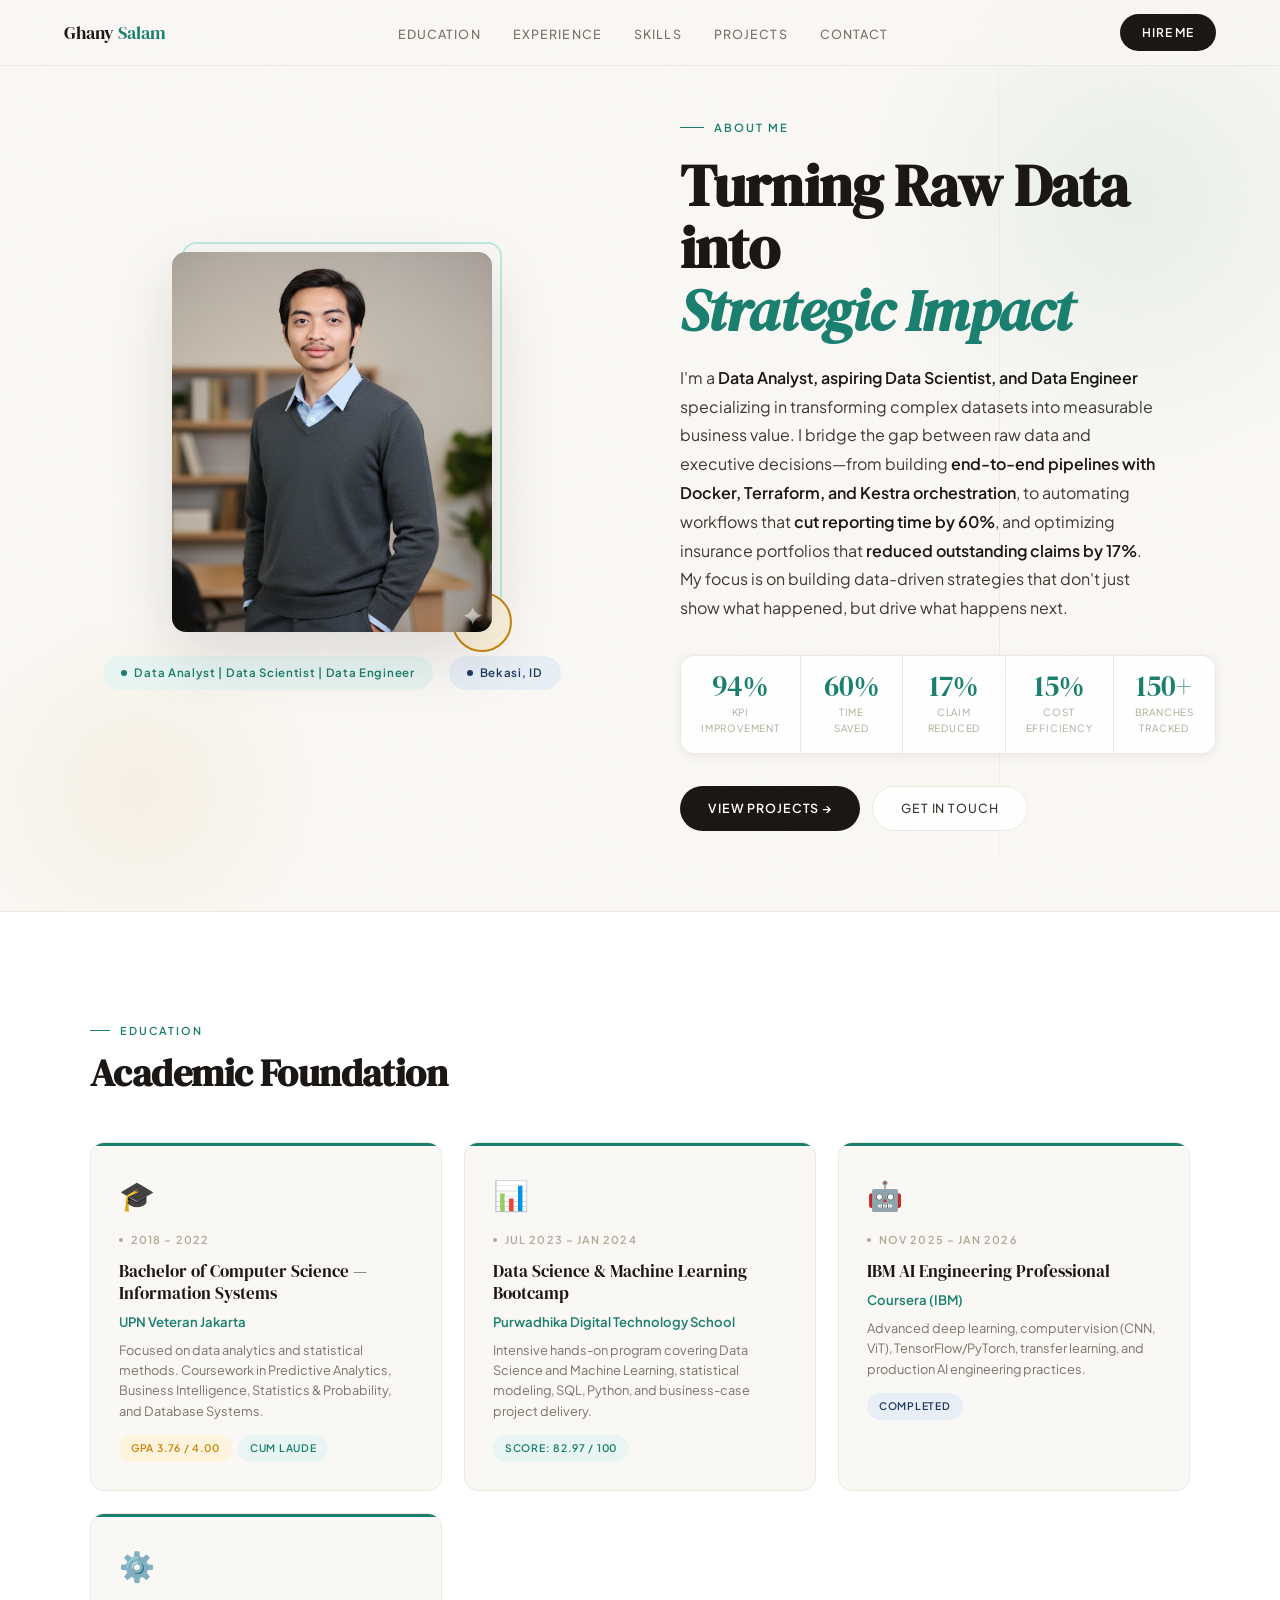
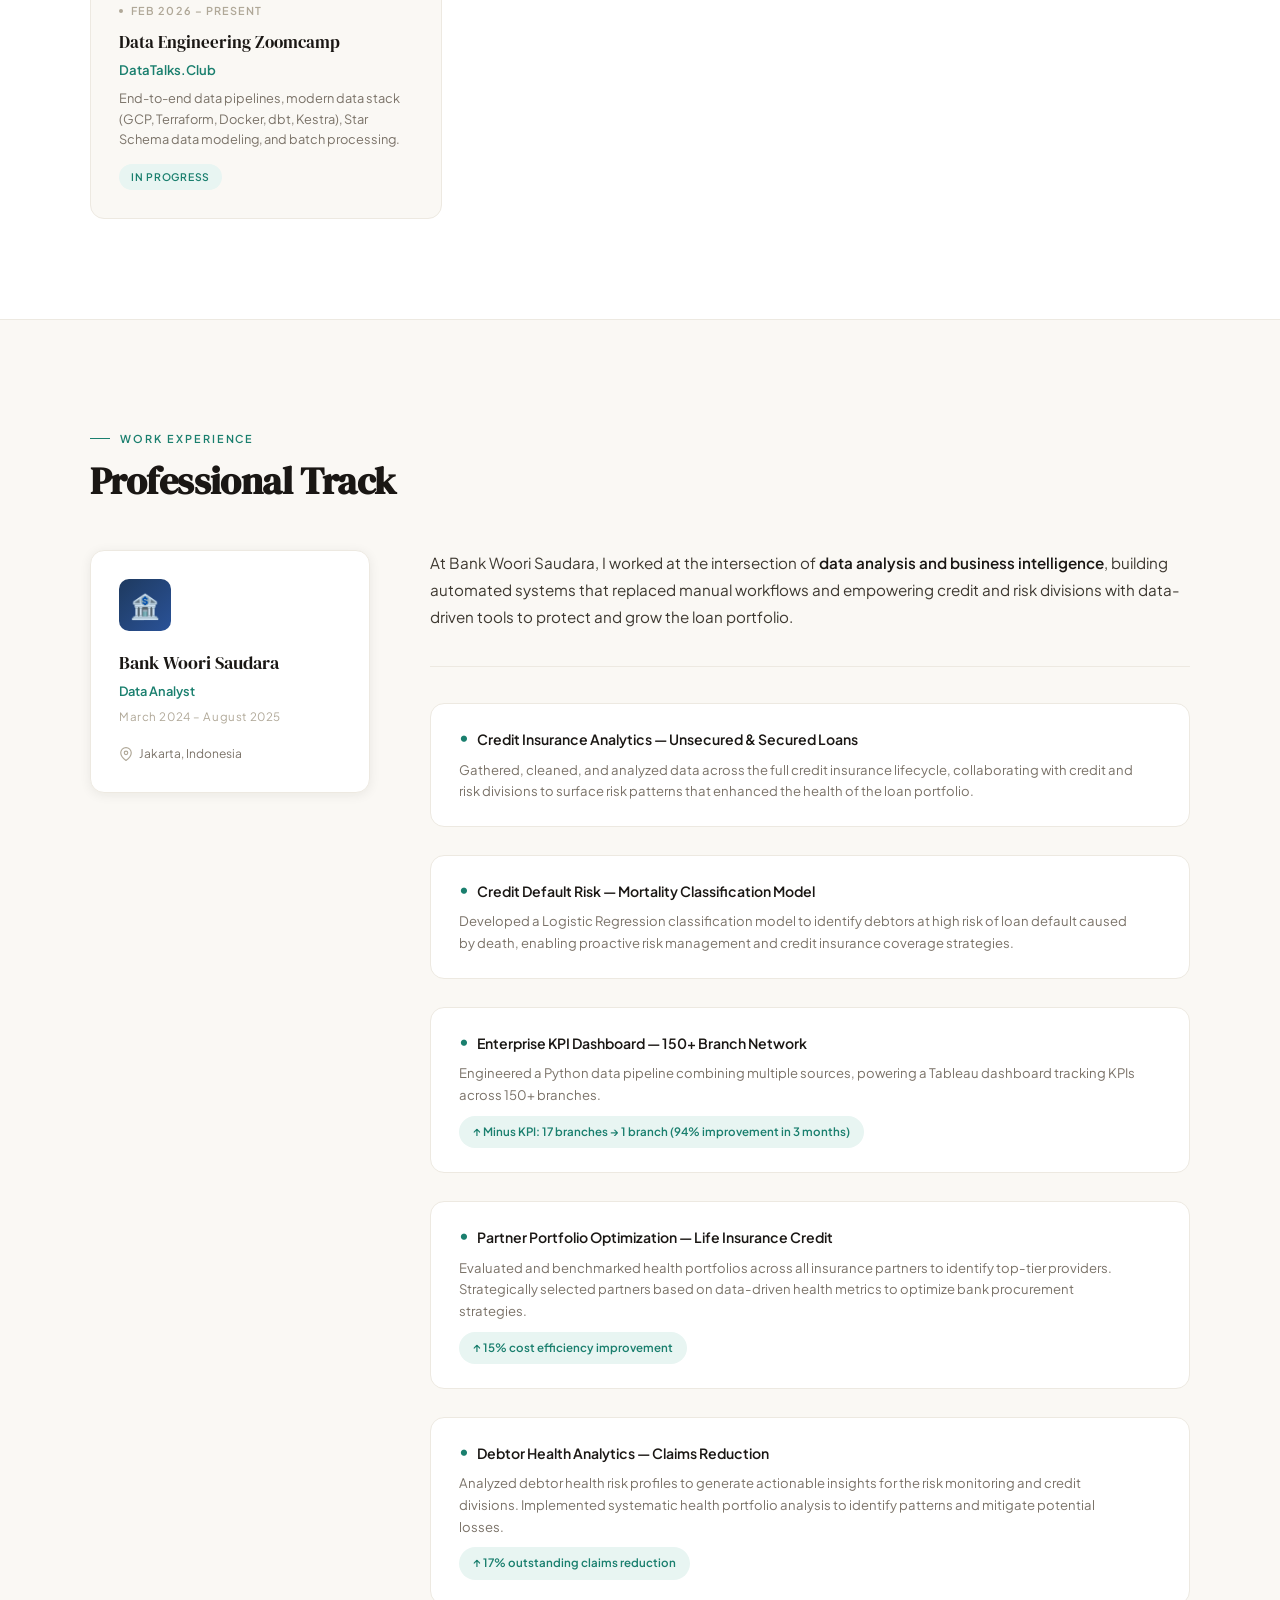
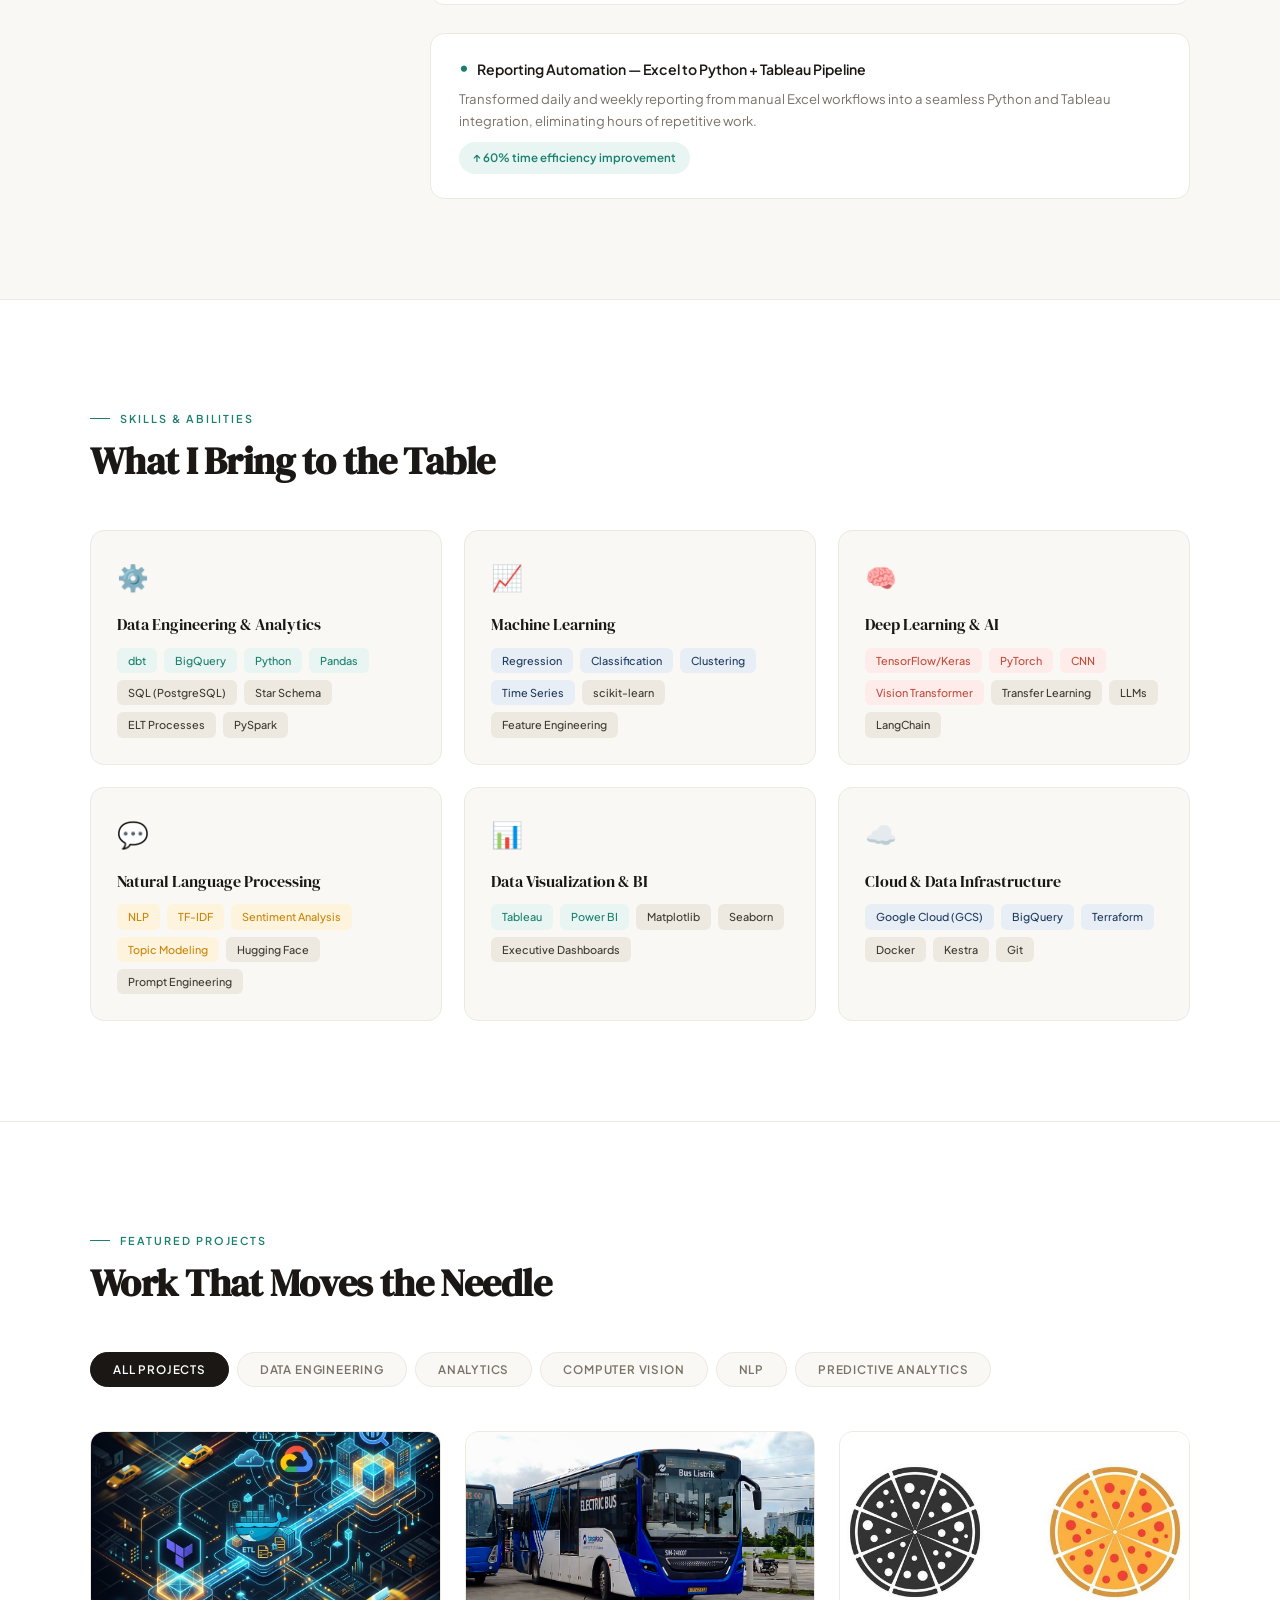
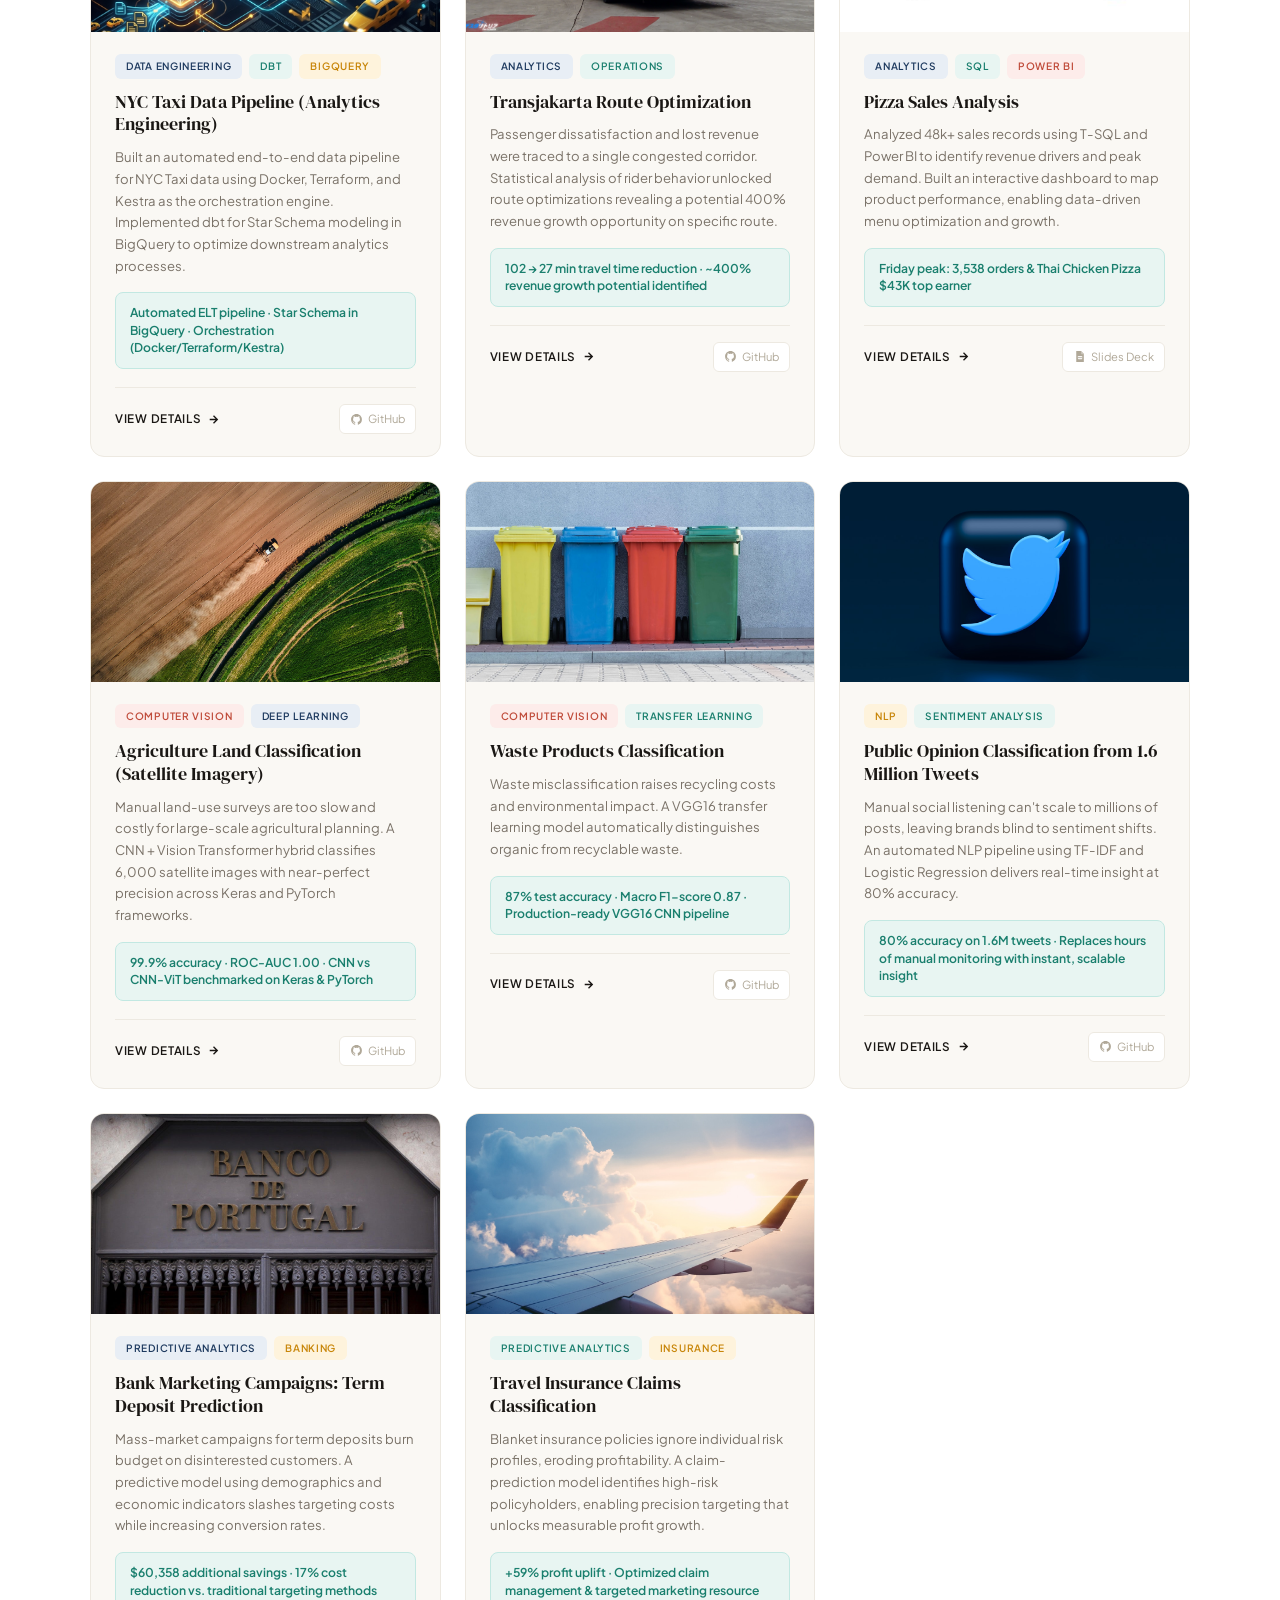
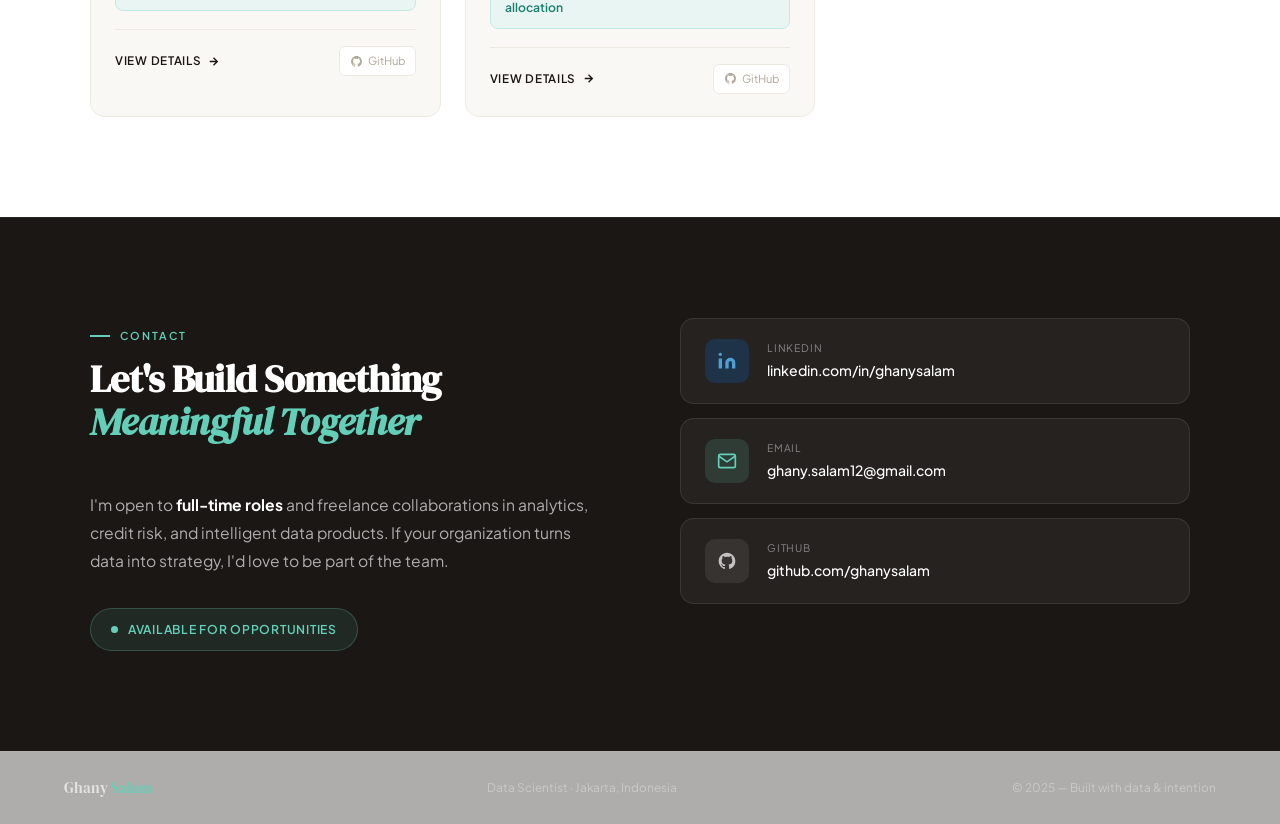
==== commit a6d6e493: "refactor code" ====
--- a/index.html
+++ b/index.html
@@ -117,43 +117,8 @@
     <div class="section-inner">
       <div class="sec-eyebrow reveal">Education</div>
       <h2 class="sec-title reveal d1">Academic Foundation</h2>
-      <div class="edu-grid">
-        <div class="edu-card reveal d1">
-          <span class="edu-icon">🎓</span>
-          <div class="edu-year">2018 – 2022</div>
-          <div class="edu-degree">Bachelor of Computer Science — Information Systems</div>
-          <div class="edu-inst">UPN Veteran Jakarta</div>
-          <div class="edu-detail">Focused on data analytics and statistical methods. Coursework in Predictive Analytics,
-            Business Intelligence, Statistics & Probability, and Database Systems.</div>
-          <span class="edu-badge eb-gold">GPA 3.76 / 4.00</span>
-          <span class="edu-badge eb-teal" style="margin-left:6px">Cum Laude</span>
-        </div>
-        <div class="edu-card reveal d2">
-          <span class="edu-icon">📊</span>
-          <div class="edu-year">Jul 2023 – Jan 2024</div>
-          <div class="edu-degree">Data Science & Machine Learning Bootcamp</div>
-          <div class="edu-inst">Purwadhika Digital Technology School</div>
-          <div class="edu-detail">Intensive hands-on program covering Data Science and Machine Learning, statistical
-            modeling, SQL, Python, and business-case project delivery.</div>
-          <span class="edu-badge eb-teal">Score: 82.97 / 100</span>
-        </div>
-        <div class="edu-card reveal d3">
-          <span class="edu-icon">🤖</span>
-          <div class="edu-year">Nov 2025 – Jan 2026</div>
-          <div class="edu-degree">IBM AI Engineering Professional</div>
-          <div class="edu-inst">Coursera (IBM)</div>
-          <div class="edu-detail">Advanced deep learning, computer vision (CNN, ViT), TensorFlow/PyTorch, transfer
-            learning, and production AI engineering practices.</div>
-          <span class="edu-badge eb-navy">Completed</span>
-        </div>
-        <div class="edu-card reveal d4">
-          <span class="edu-icon">⚙️</span>
-          <div class="edu-year">Feb 2026 – Present</div>
-          <div class="edu-degree">Data Engineering Zoomcamp</div>
-          <div class="edu-inst">DataTalks.Club</div>
-          <div class="edu-detail">End-to-end data pipelines, modern data stack (GCP, Terraform, Docker, dbt, Kestra), Star Schema data modeling, and batch processing.</div>
-          <span class="edu-badge eb-teal">In Progress</span>
-        </div>
+      <div class="edu-grid" id="eduGrid">
+        <!-- Injected via data.js -->
       </div>
     </div>
   </section>
@@ -190,58 +155,8 @@
             risk divisions with data-driven tools to protect and grow the loan portfolio.
           </p>
 
-          <div class="exp-items">
-            <div class="exp-item reveal d2">
-              <div>
-                <div class="exp-item-title">Credit Insurance Analytics — Unsecured & Secured Loans</div>
-                <div class="exp-item-desc">Gathered, cleaned, and analyzed data across the full credit insurance
-                  lifecycle, collaborating with credit and risk divisions to surface risk patterns that enhanced the
-                  health of the loan portfolio.</div>
-              </div>
-            </div>
-            <div class="exp-item reveal d3">
-              <div>
-                <div class="exp-item-title">Credit Default Risk — Mortality Classification Model</div>
-                <div class="exp-item-desc">Developed a Logistic Regression classification model to identify debtors at
-                  high risk of loan default caused by death, enabling proactive risk management and credit insurance
-                  coverage strategies.</div>
-              </div>
-            </div>
-            <div class="exp-item reveal d4">
-              <div>
-                <div class="exp-item-title">Enterprise KPI Dashboard — 150+ Branch Network</div>
-                <div class="exp-item-desc">Engineered a Python data pipeline combining multiple sources, powering a
-                  Tableau dashboard tracking KPIs across 150+ branches.</div>
-                <span class="exp-metric em-teal">↑ Minus KPI: 17 branches → 1 branch (94% improvement in 3
-                  months)</span>
-              </div>
-            </div>
-            <div class="exp-item reveal d5">
-              <div>
-                <div class="exp-item-title">Partner Portfolio Optimization — Life Insurance Credit</div>
-                <div class="exp-item-desc">Evaluated and benchmarked health portfolios across all insurance partners to
-                  identify top-tier providers. Strategically selected partners based on data-driven health metrics to
-                  optimize bank procurement strategies.</div>
-                <span class="exp-metric em-teal">↑ 15% cost efficiency improvement</span>
-              </div>
-            </div>
-            <div class="exp-item reveal d6">
-              <div>
-                <div class="exp-item-title">Debtor Health Analytics — Claims Reduction</div>
-                <div class="exp-item-desc">Analyzed debtor health risk profiles to generate actionable insights for the
-                  risk monitoring and credit divisions. Implemented systematic health portfolio analysis to identify
-                  patterns and mitigate potential losses.</div>
-                <span class="exp-metric em-teal">↑ 17% outstanding claims reduction</span>
-              </div>
-            </div>
-            <div class="exp-item reveal d7">
-              <div>
-                <div class="exp-item-title">Reporting Automation — Excel to Python + Tableau Pipeline</div>
-                <div class="exp-item-desc">Transformed daily and weekly reporting from manual Excel workflows into a
-                  seamless Python and Tableau integration, eliminating hours of repetitive work.</div>
-                <span class="exp-metric em-teal">↑ 60% time efficiency improvement</span>
-              </div>
-            </div>
+          <div class="exp-items" id="expGrid">
+            <!-- Injected via data.js -->
           </div>
         </div>
       </div>
@@ -255,81 +170,8 @@
     <div class="section-inner">
       <div class="sec-eyebrow reveal">Skills & Abilities</div>
       <h2 class="sec-title reveal d1">What I Bring to the Table</h2>
-      <div class="skills-grid">
-        <div class="skill-card reveal d1">
-          <span class="sc-icon">⚙️</span>
-          <div class="sc-title">Data Engineering & Analytics</div>
-          <div class="sc-tags">
-            <span class="sc-tag st-teal">dbt</span>
-            <span class="sc-tag st-teal">BigQuery</span>
-            <span class="sc-tag st-teal">Python</span>
-            <span class="sc-tag st-teal">Pandas</span>
-            <span class="sc-tag st-ink">SQL (PostgreSQL)</span>
-            <span class="sc-tag st-ink">Star Schema</span>
-            <span class="sc-tag st-ink">ELT Processes</span>
-            <span class="sc-tag st-ink">PySpark</span>
-          </div>
-        </div>
-        <div class="skill-card reveal d2">
-          <span class="sc-icon">📈</span>
-          <div class="sc-title">Machine Learning</div>
-          <div class="sc-tags">
-            <span class="sc-tag st-navy">Regression</span>
-            <span class="sc-tag st-navy">Classification</span>
-            <span class="sc-tag st-navy">Clustering</span>
-            <span class="sc-tag st-navy">Time Series</span>
-            <span class="sc-tag st-ink">scikit-learn</span>
-            <span class="sc-tag st-ink">Feature Engineering</span>
-          </div>
-        </div>
-        <div class="skill-card reveal d3">
-          <span class="sc-icon">🧠</span>
-          <div class="sc-title">Deep Learning & AI</div>
-          <div class="sc-tags">
-            <span class="sc-tag st-rose">TensorFlow/Keras</span>
-            <span class="sc-tag st-rose">PyTorch</span>
-            <span class="sc-tag st-rose">CNN</span>
-            <span class="sc-tag st-rose">Vision Transformer</span>
-            <span class="sc-tag st-ink">Transfer Learning</span>
-            <span class="sc-tag st-ink">LLMs</span>
-            <span class="sc-tag st-ink">LangChain</span>
-          </div>
-        </div>
-        <div class="skill-card reveal d4">
-          <span class="sc-icon">💬</span>
-          <div class="sc-title">Natural Language Processing</div>
-          <div class="sc-tags">
-            <span class="sc-tag st-gold">NLP</span>
-            <span class="sc-tag st-gold">TF-IDF</span>
-            <span class="sc-tag st-gold">Sentiment Analysis</span>
-            <span class="sc-tag st-gold">Topic Modeling</span>
-            <span class="sc-tag st-ink">Hugging Face</span>
-            <span class="sc-tag st-ink">Prompt Engineering</span>
-          </div>
-        </div>
-        <div class="skill-card reveal d5">
-          <span class="sc-icon">📊</span>
-          <div class="sc-title">Data Visualization & BI</div>
-          <div class="sc-tags">
-            <span class="sc-tag st-teal">Tableau</span>
-            <span class="sc-tag st-teal">Power BI</span>
-            <span class="sc-tag st-ink">Matplotlib</span>
-            <span class="sc-tag st-ink">Seaborn</span>
-            <span class="sc-tag st-ink">Executive Dashboards</span>
-          </div>
-        </div>
-        <div class="skill-card reveal d6">
-          <span class="sc-icon">☁️</span>
-          <div class="sc-title">Cloud & Data Infrastructure</div>
-          <div class="sc-tags">
-            <span class="sc-tag st-navy">Google Cloud (GCS)</span>
-            <span class="sc-tag st-navy">BigQuery</span>
-            <span class="sc-tag st-navy">Terraform</span>
-            <span class="sc-tag st-ink">Docker</span>
-            <span class="sc-tag st-ink">Kestra</span>
-            <span class="sc-tag st-ink">Git</span>
-          </div>
-        </div>
+      <div class="skills-grid" id="skillsGrid">
+        <!-- Injected via data.js -->
       </div>
     </div>
   </section>
@@ -352,305 +194,7 @@
       </div>
 
       <div class="proj-grid" id="projGrid">
-
-        <!-- Card 0: NYC Taxi Pipeline -->
-        <div class="proj-card" data-cat="data-engineering">
-          <img class="proj-img" src="assets/images/projects/nyc-taxi-pipeline.png" alt="NYC Taxi Data Pipeline architecture"
-            loading="lazy" onerror="this.style.display='none';this.nextElementSibling.style.display='flex';" />
-          <div class="proj-body">
-            <div class="proj-tags">
-              <span class="ptag pt-navy">Data Engineering</span>
-              <span class="ptag pt-teal">dbt</span>
-              <span class="ptag pt-gold">BigQuery</span>
-            </div>
-            <div class="proj-title">NYC Taxi Data Pipeline (Analytics Engineering)</div>
-            <p class="proj-desc">Built an automated end-to-end data pipeline for NYC Taxi data using Docker, Terraform, and Kestra as the orchestration engine. Implemented dbt for Star Schema modeling in BigQuery to optimize downstream analytics processes.</p>
-            <div class="proj-impact">
-              <span class="pi-text">Automated ELT pipeline · Star Schema in BigQuery · Orchestration (Docker/Terraform/Kestra)</span>
-            </div>
-            <div class="proj-footer">
-              <a href="https://github.com/ghanysalam/data-engineering-bootcamp" target="_blank"
-                class="proj-link">
-                View Details
-                <svg viewBox="0 0 24 24" fill="none" stroke="currentColor" stroke-width="2.5">
-                  <path d="M5 12h14M12 5l7 7-7 7" />
-                </svg>
-              </a>
-              <a href="https://github.com/ghanysalam/data-engineering-bootcamp" target="_blank"
-                class="gh-chip">
-                <svg viewBox="0 0 24 24" fill="currentColor">
-                  <path
-                    d="M12 2C6.477 2 2 6.484 2 12.017c0 4.425 2.865 8.18 6.839 9.504.5.092.682-.217.682-.483 0-.237-.008-.868-.013-1.703-2.782.605-3.369-1.343-3.369-1.343-.454-1.158-1.11-1.466-1.11-1.466-.908-.62.069-.608.069-.608 1.003.07 1.531 1.032 1.531 1.032.892 1.53 2.341 1.088 2.91.832.092-.647.35-1.088.636-1.338-2.22-.253-4.555-1.113-4.555-4.951 0-1.093.39-1.988 1.029-2.688-.103-.253-.446-1.272.098-2.65 0 0 .84-.27 2.75 1.026A9.564 9.564 0 0112 6.844c.85.004 1.705.115 2.504.337 1.909-1.296 2.747-1.027 2.747-1.027.546 1.379.202 2.398.1 2.651.64.7 1.028 1.595 1.028 2.688 0 3.848-2.339 4.695-4.566 4.943.359.309.678.92.678 1.855 0 1.338-.012 2.419-.012 2.747 0 .268.18.58.688.482A10.019 10.019 0 0022 12.017C22 6.484 17.522 2 12 2z" />
-                </svg>
-                GitHub
-              </a>
-            </div>
-          </div>
-        </div>
-
-        <!-- Card 1: Transjakarta -->
-        <div class="proj-card" data-cat="analytics">
-          <img class="proj-img" src="assets/images/projects/transjakarta.jpg" alt="Public transit bus analytics"
-            loading="lazy" onerror="this.style.display='none';this.nextElementSibling.style.display='flex';" />
-
-          <div class="proj-body">
-            <div class="proj-tags">
-              <span class="ptag pt-navy">Analytics</span>
-              <span class="ptag pt-teal">Operations</span>
-            </div>
-            <div class="proj-title">Transjakarta Route Optimization</div>
-            <p class="proj-desc">Passenger dissatisfaction and lost revenue were traced to a single congested corridor.
-              Statistical analysis of rider behavior unlocked route optimizations revealing a potential 400% revenue
-              growth opportunity on specific route.</p>
-            <div class="proj-impact">
-              <span class="pi-text">102 → 27 min travel time reduction · ~400% revenue growth potential
-                identified</span>
-            </div>
-            <div class="proj-footer">
-              <a href="https://github.com/ghanysalam/Capstone_2-Transjakarta_Transactions_Analysis" target="_blank"
-                class="proj-link">
-                View Details
-                <svg viewBox="0 0 24 24" fill="none" stroke="currentColor" stroke-width="2.5">
-                  <path d="M5 12h14M12 5l7 7-7 7" />
-                </svg>
-              </a>
-              <a href="https://github.com/ghanysalam/Capstone_2-Transjakarta_Transactions_Analysis" target="_blank"
-                class="gh-chip">
-                <svg viewBox="0 0 24 24" fill="currentColor">
-                  <path
-                    d="M12 2C6.477 2 2 6.484 2 12.017c0 4.425 2.865 8.18 6.839 9.504.5.092.682-.217.682-.483 0-.237-.008-.868-.013-1.703-2.782.605-3.369-1.343-3.369-1.343-.454-1.158-1.11-1.466-1.11-1.466-.908-.62.069-.608.069-.608 1.003.07 1.531 1.032 1.531 1.032.892 1.53 2.341 1.088 2.91.832.092-.647.35-1.088.636-1.338-2.22-.253-4.555-1.113-4.555-4.951 0-1.093.39-1.988 1.029-2.688-.103-.253-.446-1.272.098-2.65 0 0 .84-.27 2.75 1.026A9.564 9.564 0 0112 6.844c.85.004 1.705.115 2.504.337 1.909-1.296 2.747-1.027 2.747-1.027.546 1.379.202 2.398.1 2.651.64.7 1.028 1.595 1.028 2.688 0 3.848-2.339 4.695-4.566 4.943.359.309.678.92.678 1.855 0 1.338-.012 2.419-.012 2.747 0 .268.18.58.688.482A10.019 10.019 0 0022 12.017C22 6.484 17.522 2 12 2z" />
-                </svg>
-                GitHub
-              </a>
-            </div>
-          </div>
-        </div>
-
-        <!-- Card 2: Pizza Sale Analysis -->
-        <div class="proj-card" data-cat="analytics">
-          <img class="proj-img" src="assets/images/projects/pizza_sales.jpg" alt="Pizza sales analysis" loading="lazy"
-            onerror="this.style.display='none';this.nextElementSibling.style.display='flex';" />
-
-          <div class="proj-body">
-            <div class="proj-tags">
-              <span class="ptag pt-navy">Analytics</span>
-              <span class="ptag pt-teal">SQL</span>
-              <span class="ptag pt-rose">Power BI</span>
-            </div>
-            <div class="proj-title">Pizza Sales Analysis</div>
-            <p class="proj-desc">Analyzed 48k+ sales records using T-SQL and Power BI to identify revenue drivers and
-              peak demand. Built an interactive dashboard to map product performance, enabling data-driven menu
-              optimization and growth.</p>
-            <div class="proj-impact">
-              <span class="pi-text">Friday peak: 3,538 orders & Thai Chicken Pizza $43K top earner</span>
-            </div>
-            <div class="proj-footer">
-              <a href="https://docs.google.com/presentation/d/1_tRyyec1AwL7moIbwWBYIMQw6jLWC5NR/edit?usp=drive_link&ouid=104958758027957392129&rtpof=true&sd=true"
-                target="_blank" class="proj-link">
-                View Details
-                <svg viewBox="0 0 24 24" fill="none" stroke="currentColor" stroke-width="2.5">
-                  <path d="M5 12h14M12 5l7 7-7 7" />
-                </svg>
-              </a>
-              <a href="https://docs.google.com/presentation/d/1_tRyyec1AwL7moIbwWBYIMQw6jLWC5NR/edit?usp=drive_link&ouid=104958758027957392129&rtpof=true&sd=true"
-                target="_blank" class="gh-chip">
-                <svg viewBox="0 0 24 24" fill="currentColor" aria-hidden="true">
-                  <path d="M6 2h9l5 5v15H6z" />
-                  <path d="M15 2v6h5z" fill="rgba(255,255,255,.35)" />
-                  <rect x="9" y="11" width="8" height="6" rx="1.2" fill="rgba(255,255,255,.9)" />
-                  <path d="M9 14h8" stroke="currentColor" stroke-width="1.4" />
-                </svg>
-                Slides Deck
-              </a>
-            </div>
-          </div>
-        </div>
-
-        <!-- Card 3: Land Classification -->
-        <div class="proj-card" data-cat="computer-vision">
-          <img class="proj-img" src="assets/images/projects/agriculture-land-classification.jpg"
-            alt="Satellite land classification" loading="lazy"
-            onerror="this.style.display='none';this.nextElementSibling.style.display='flex';" />
-          <div class="proj-body">
-            <div class="proj-tags">
-              <span class="ptag pt-rose">Computer Vision</span>
-              <span class="ptag pt-navy">Deep Learning</span>
-            </div>
-            <div class="proj-title">Agriculture Land Classification (Satellite Imagery)</div>
-            <p class="proj-desc">Manual land-use surveys are too slow and costly for large-scale agricultural planning.
-              A CNN + Vision Transformer hybrid classifies 6,000 satellite images with near-perfect precision across
-              Keras and PyTorch frameworks.</p>
-            <div class="proj-impact">
-              <span class="pi-text">99.9% accuracy · ROC-AUC 1.00 · CNN vs CNN-ViT benchmarked on Keras & PyTorch</span>
-            </div>
-            <div class="proj-footer">
-              <a href="https://github.com/ghanysalam/Land-Classification-Satellite-Imagery-CNN-CNN-ViT-with-Keras-PyTorch"
-                target="_blank" class="proj-link">
-                View Details
-                <svg viewBox="0 0 24 24" fill="none" stroke="currentColor" stroke-width="2.5">
-                  <path d="M5 12h14M12 5l7 7-7 7" />
-                </svg>
-              </a>
-              <a href="https://github.com/ghanysalam/Land-Classification-Satellite-Imagery-CNN-CNN-ViT-with-Keras-PyTorch"
-                target="_blank" class="gh-chip">
-                <svg viewBox="0 0 24 24" fill="currentColor">
-                  <path
-                    d="M12 2C6.477 2 2 6.484 2 12.017c0 4.425 2.865 8.18 6.839 9.504.5.092.682-.217.682-.483 0-.237-.008-.868-.013-1.703-2.782.605-3.369-1.343-3.369-1.343-.454-1.158-1.11-1.466-1.11-1.466-.908-.62.069-.608.069-.608 1.003.07 1.531 1.032 1.531 1.032.892 1.53 2.341 1.088 2.91.832.092-.647.35-1.088.636-1.338-2.22-.253-4.555-1.113-4.555-4.951 0-1.093.39-1.988 1.029-2.688-.103-.253-.446-1.272.098-2.65 0 0 .84-.27 2.75 1.026A9.564 9.564 0 0112 6.844c.85.004 1.705.115 2.504.337 1.909-1.296 2.747-1.027 2.747-1.027.546 1.379.202 2.398.1 2.651.64.7 1.028 1.595 1.028 2.688 0 3.848-2.339 4.695-4.566 4.943.359.309.678.92.678 1.855 0 1.338-.012 2.419-.012 2.747 0 .268.18.58.688.482A10.019 10.019 0 0022 12.017C22 6.484 17.522 2 12 2z" />
-                </svg>
-                GitHub
-              </a>
-            </div>
-          </div>
-        </div>
-
-        <!-- Card 4: Waste Classifier -->
-        <div class="proj-card" data-cat="computer-vision">
-          <img class="proj-img" src="assets/images/projects/smart-waste-sorting.jpg"
-            alt="Waste classification recycling" loading="lazy"
-            onerror="this.style.display='none';this.nextElementSibling.style.display='flex';" />
-          <div class="proj-body">
-            <div class="proj-tags">
-              <span class="ptag pt-rose">Computer Vision</span>
-              <span class="ptag pt-teal">Transfer Learning</span>
-            </div>
-            <div class="proj-title">Waste Products Classification</div>
-            <p class="proj-desc">Waste misclassification raises recycling costs and environmental impact. A VGG16
-              transfer learning model automatically distinguishes organic from recyclable waste.</p>
-            <div class="proj-impact">
-              <span class="pi-text">87% test accuracy · Macro F1-score 0.87 · Production-ready VGG16 CNN pipeline</span>
-            </div>
-            <div class="proj-footer">
-              <a href="https://github.com/ghanysalam/Classify-Waste-Products-Using-Transfer-Learning" target="_blank"
-                class="proj-link">
-                View Details
-                <svg viewBox="0 0 24 24" fill="none" stroke="currentColor" stroke-width="2.5">
-                  <path d="M5 12h14M12 5l7 7-7 7" />
-                </svg>
-              </a>
-              <a href="https://github.com/ghanysalam/Classify-Waste-Products-Using-Transfer-Learning" target="_blank"
-                class="gh-chip">
-                <svg viewBox="0 0 24 24" fill="currentColor">
-                  <path
-                    d="M12 2C6.477 2 2 6.484 2 12.017c0 4.425 2.865 8.18 6.839 9.504.5.092.682-.217.682-.483 0-.237-.008-.868-.013-1.703-2.782.605-3.369-1.343-3.369-1.343-.454-1.158-1.11-1.466-1.11-1.466-.908-.62.069-.608.069-.608 1.003.07 1.531 1.032 1.531 1.032.892 1.53 2.341 1.088 2.91.832.092-.647.35-1.088.636-1.338-2.22-.253-4.555-1.113-4.555-4.951 0-1.093.39-1.988 1.029-2.688-.103-.253-.446-1.272.098-2.65 0 0 .84-.27 2.75 1.026A9.564 9.564 0 0112 6.844c.85.004 1.705.115 2.504.337 1.909-1.296 2.747-1.027 2.747-1.027.546 1.379.202 2.398.1 2.651.64.7 1.028 1.595 1.028 2.688 0 3.848-2.339 4.695-4.566 4.943.359.309.678.92.678 1.855 0 1.338-.012 2.419-.012 2.747 0 .268.18.58.688.482A10.019 10.019 0 0022 12.017C22 6.484 17.522 2 12 2z" />
-                </svg>
-                GitHub
-              </a>
-            </div>
-          </div>
-        </div>
-
-        <!-- Card 5: Twitter Sentiment -->
-        <div class="proj-card" data-cat="nlp">
-          <img class="proj-img" src="assets/images/projects/twitter-sentiment-analysis.jpg"
-            alt="Social media sentiment analysis" loading="lazy"
-            onerror="this.style.display='none';this.nextElementSibling.style.display='flex';" />
-          <div class="proj-body">
-            <div class="proj-tags">
-              <span class="ptag pt-gold">NLP</span>
-              <span class="ptag pt-teal">Sentiment Analysis</span>
-            </div>
-            <div class="proj-title">Public Opinion Classification from 1.6 Million Tweets</div>
-            <p class="proj-desc">Manual social listening can't scale to millions of posts, leaving brands blind to
-              sentiment shifts. An automated NLP pipeline using TF-IDF and Logistic Regression delivers real-time
-              insight at 80% accuracy.</p>
-            <div class="proj-impact">
-              <span class="pi-text">80% accuracy on 1.6M tweets · Replaces hours of manual monitoring with instant,
-                scalable insight</span>
-            </div>
-            <div class="proj-footer">
-              <a href="https://github.com/ghanysalam/Twitter-Sentiment-Analysis-using-Machine-Learning" target="_blank"
-                class="proj-link">
-                View Details
-                <svg viewBox="0 0 24 24" fill="none" stroke="currentColor" stroke-width="2.5">
-                  <path d="M5 12h14M12 5l7 7-7 7" />
-                </svg>
-              </a>
-              <a href="https://github.com/ghanysalam/Twitter-Sentiment-Analysis-using-Machine-Learning" target="_blank"
-                class="gh-chip">
-                <svg viewBox="0 0 24 24" fill="currentColor">
-                  <path
-                    d="M12 2C6.477 2 2 6.484 2 12.017c0 4.425 2.865 8.18 6.839 9.504.5.092.682-.217.682-.483 0-.237-.008-.868-.013-1.703-2.782.605-3.369-1.343-3.369-1.343-.454-1.158-1.11-1.466-1.11-1.466-.908-.62.069-.608.069-.608 1.003.07 1.531 1.032 1.531 1.032.892 1.53 2.341 1.088 2.91.832.092-.647.35-1.088.636-1.338-2.22-.253-4.555-1.113-4.555-4.951 0-1.093.39-1.988 1.029-2.688-.103-.253-.446-1.272.098-2.65 0 0 .84-.27 2.75 1.026A9.564 9.564 0 0112 6.844c.85.004 1.705.115 2.504.337 1.909-1.296 2.747-1.027 2.747-1.027.546 1.379.202 2.398.1 2.651.64.7 1.028 1.595 1.028 2.688 0 3.848-2.339 4.695-4.566 4.943.359.309.678.92.678 1.855 0 1.338-.012 2.419-.012 2.747 0 .268.18.58.688.482A10.019 10.019 0 0022 12.017C22 6.484 17.522 2 12 2z" />
-                </svg>
-                GitHub
-              </a>
-            </div>
-          </div>
-        </div>
-
-        <!-- Card 6: Bank Marketing -->
-        <div class="proj-card" data-cat="predictive">
-          <img class="proj-img" src="assets/images/projects/bank-campaigns.jpg" alt="Bank marketing campaign analytics"
-            loading="lazy" onerror="this.style.display='none';this.nextElementSibling.style.display='flex';" />
-          <div class="proj-body">
-            <div class="proj-tags">
-              <span class="ptag pt-navy">Predictive Analytics</span>
-              <span class="ptag pt-gold">Banking</span>
-            </div>
-            <div class="proj-title">Bank Marketing Campaigns: Term Deposit Prediction</div>
-            <p class="proj-desc">Mass-market campaigns for term deposits burn budget on disinterested customers. A
-              predictive model using demographics and economic indicators slashes targeting costs while increasing
-              conversion rates.</p>
-            <div class="proj-impact">
-              <span class="pi-text">$60,358 additional savings · 17% cost reduction vs. traditional targeting
-                methods</span>
-            </div>
-            <div class="proj-footer">
-              <a href="https://github.com/PurwadhikaDev/BetaGroup_JC_DS_OL_11_FinalProject" target="_blank"
-                class="proj-link">
-                View Details
-                <svg viewBox="0 0 24 24" fill="none" stroke="currentColor" stroke-width="2.5">
-                  <path d="M5 12h14M12 5l7 7-7 7" />
-                </svg>
-              </a>
-              <a href="https://github.com/PurwadhikaDev/BetaGroup_JC_DS_OL_11_FinalProject" target="_blank"
-                class="gh-chip">
-                <svg viewBox="0 0 24 24" fill="currentColor">
-                  <path
-                    d="M12 2C6.477 2 2 6.484 2 12.017c0 4.425 2.865 8.18 6.839 9.504.5.092.682-.217.682-.483 0-.237-.008-.868-.013-1.703-2.782.605-3.369-1.343-3.369-1.343-.454-1.158-1.11-1.466-1.11-1.466-.908-.62.069-.608.069-.608 1.003.07 1.531 1.032 1.531 1.032.892 1.53 2.341 1.088 2.91.832.092-.647.35-1.088.636-1.338-2.22-.253-4.555-1.113-4.555-4.951 0-1.093.39-1.988 1.029-2.688-.103-.253-.446-1.272.098-2.65 0 0 .84-.27 2.75 1.026A9.564 9.564 0 0112 6.844c.85.004 1.705.115 2.504.337 1.909-1.296 2.747-1.027 2.747-1.027.546 1.379.202 2.398.1 2.651.64.7 1.028 1.595 1.028 2.688 0 3.848-2.339 4.695-4.566 4.943.359.309.678.92.678 1.855 0 1.338-.012 2.419-.012 2.747 0 .268.18.58.688.482A10.019 10.019 0 0022 12.017C22 6.484 17.522 2 12 2z" />
-                </svg>
-                GitHub
-              </a>
-            </div>
-          </div>
-        </div>
-
-        <!-- Card 7: Travel Insurance -->
-        <div class="proj-card" data-cat="predictive">
-          <img class="proj-img" src="assets/images/projects/insurance-claims.jpg" alt="Travel insurance analytics"
-            loading="lazy" onerror="this.style.display='none';this.nextElementSibling.style.display='flex';" />
-          <div class="proj-body">
-            <div class="proj-tags">
-              <span class="ptag pt-teal">Predictive Analytics</span>
-              <span class="ptag pt-gold">Insurance</span>
-            </div>
-            <div class="proj-title">Travel Insurance Claims Classification</div>
-            <p class="proj-desc">Blanket insurance policies ignore individual risk profiles, eroding profitability. A
-              claim-prediction model identifies high-risk policyholders, enabling precision targeting that unlocks
-              measurable profit growth.</p>
-            <div class="proj-impact">
-              <span class="pi-text">+59% profit uplift · Optimized claim management & targeted marketing resource
-                allocation</span>
-            </div>
-            <div class="proj-footer">
-              <a href="https://github.com/ghanysalam/Capstone-3-Travel-Insurance-Prediction-Claim" target="_blank"
-                class="proj-link">
-                View Details
-                <svg viewBox="0 0 24 24" fill="none" stroke="currentColor" stroke-width="2.5">
-                  <path d="M5 12h14M12 5l7 7-7 7" />
-                </svg>
-              </a>
-              <a href="https://github.com/ghanysalam/Capstone-3-Travel-Insurance-Prediction-Claim" target="_blank"
-                class="gh-chip">
-                <svg viewBox="0 0 24 24" fill="currentColor">
-                  <path
-                    d="M12 2C6.477 2 2 6.484 2 12.017c0 4.425 2.865 8.18 6.839 9.504.5.092.682-.217.682-.483 0-.237-.008-.868-.013-1.703-2.782.605-3.369-1.343-3.369-1.343-.454-1.158-1.11-1.466-1.11-1.466-.908-.62.069-.608.069-.608 1.003.07 1.531 1.032 1.531 1.032.892 1.53 2.341 1.088 2.91.832.092-.647.35-1.088.636-1.338-2.22-.253-4.555-1.113-4.555-4.951 0-1.093.39-1.988 1.029-2.688-.103-.253-.446-1.272.098-2.65 0 0 .84-.27 2.75 1.026A9.564 9.564 0 0112 6.844c.85.004 1.705.115 2.504.337 1.909-1.296 2.747-1.027 2.747-1.027.546 1.379.202 2.398.1 2.651.64.7 1.028 1.595 1.028 2.688 0 3.848-2.339 4.695-4.566 4.943.359.309.678.92.678 1.855 0 1.338-.012 2.419-.012 2.747 0 .268.18.58.688.482A10.019 10.019 0 0022 12.017C22 6.484 17.522 2 12 2z" />
-                </svg>
-                GitHub
-              </a>
-            </div>
-          </div>
-        </div>
-
+        <!-- Injected via data.js -->
       </div><!-- /projGrid -->
     </div>
   </section>
@@ -726,6 +270,7 @@
   <!-- ════════════════════════════════════
      JAVASCRIPT
 ════════════════════════════════════ -->
+  <script src="assets/js/data.js" defer></script>
   <script src="assets/js/script.js?v=20260306-2" defer></script>
 
 </body>
--- a/assets/css/styles.css
+++ b/assets/css/styles.css
@@ -1,981 +1,19 @@
-/* ══════════════════════════════════════
-   DESIGN SYSTEM  —  Warm Light Editorial
-══════════════════════════════════════ */
-:root {
-  --cream:    #faf8f4;
-  --cream2:   #f4f1eb;
-  --cream3:   #ede9e1;
-  --white:    #ffffff;
-  --ink:      #1a1714;
-  --ink2:     #3d3830;
-  --ink3:     #7a7268;
-  --ink4:     #b0a898;
-  --teal:     #1a7f6e;
-  --teal-lt:  #e8f5f2;
-  --teal-mid: #c2e8e2;
-  --navy:     #1e3a5f;
-  --navy-lt:  #e8eef5;
-  --gold:     #c8860a;
-  --gold-lt:  #fef3dc;
-  --rose:     #c04c3b;
-  --rose-lt:  #fdecea;
-  --shadow-sm: 0 2px 12px rgba(26,23,20,.07);
-  --shadow-md: 0 8px 32px rgba(26,23,20,.10);
-  --shadow-lg: 0 24px 64px rgba(26,23,20,.13);
-  --radius:   14px;
-  --radius-sm: 8px;
-}
+/* Main Stylesheet */
+@import url('base/variables.css');
+@import url('base/reset.css');
+@import url('base/layout.css');
 
-*, *::before, *::after { margin:0; padding:0; box-sizing:border-box; }
-html { scroll-behavior:smooth; font-size:16px; }
+@import url('components/nav.css');
+@import url('components/animations.css');
+@import url('components/utils.css');
 
-body {
-  font-family:'Plus Jakarta Sans', sans-serif;
-  background:var(--cream);
-  color:var(--ink);
-  overflow-x:hidden;
-  line-height:1.6;
-}
-body.menu-open { overflow:hidden; }
+@import url('sections/hero.css');
+@import url('sections/education.css');
+@import url('sections/experience.css');
+@import url('sections/skills.css');
+/* @import url('sections/certifications.css'); */
+@import url('sections/projects.css');
+@import url('sections/contact.css');
+@import url('sections/footer.css');
 
-/* Paper texture */
-body::before {
-  content:'';
-  position:fixed; inset:0; pointer-events:none; z-index:999;
-  background-image:url("data:image/svg+xml,%3Csvg xmlns='http://www.w3.org/2000/svg' width='400' height='400'%3E%3Cfilter id='n'%3E%3CfeTurbulence type='fractalNoise' baseFrequency='0.9' numOctaves='4' stitchTiles='stitch'/%3E%3C/filter%3E%3Crect width='100%25' height='100%25' filter='url(%23n)' opacity='0.018'/%3E%3C/svg%3E");
-  opacity:.6;
-}
-
-/* ── NAV ── */
-nav {
-  position:fixed; top:0; left:0; right:0; z-index:100;
-  background:rgba(250,248,244,.88);
-  backdrop-filter:blur(20px) saturate(1.3);
-  border-bottom:1px solid var(--cream3);
-  padding:0 64px;
-  height:66px;
-  display:flex; align-items:center; justify-content:space-between;
-  transition:box-shadow .3s;
-}
-nav.scrolled { box-shadow:var(--shadow-sm); }
-
-.nav-logo {
-  font-family:'DM Serif Display', serif;
-  font-size:1.15rem; color:var(--ink);
-  text-decoration:none;
-}
-.nav-logo span { color:var(--teal); }
-
-.nav-links { display:flex; gap:32px; list-style:none; }
-.nav-links a {
-  font-size:.78rem; font-weight:500;
-  letter-spacing:.09em; text-transform:uppercase;
-  color:var(--ink3); text-decoration:none;
-  transition:color .2s; position:relative;
-}
-.nav-links a::after {
-  content:'';
-  position:absolute; bottom:-4px; left:0; right:100%;
-  height:1.5px; background:var(--teal);
-  transition:right .25s cubic-bezier(.25,.46,.45,.94);
-}
-.nav-links a:hover { color:var(--teal); }
-.nav-links a:hover::after { right:0; }
-
-.nav-cta {
-  padding:9px 22px;
-  background:var(--ink);
-  color:var(--white); border-radius:100px;
-  font-size:.75rem; font-weight:600;
-  letter-spacing:.07em; text-transform:uppercase;
-  text-decoration:none; transition:all .25s;
-}
-.nav-cta:hover { background:var(--teal); transform:translateY(-1px); }
-
-.nav-toggle {
-  display:none;
-  width:40px;
-  height:40px;
-  border:1px solid var(--cream3);
-  border-radius:10px;
-  background:var(--white);
-  align-items:center;
-  justify-content:center;
-  flex-direction:column;
-  gap:5px;
-  cursor:pointer;
-}
-.nav-toggle span {
-  width:18px;
-  height:1.7px;
-  background:var(--ink2);
-  border-radius:2px;
-  transition:transform .22s ease, opacity .22s ease;
-}
-.nav-toggle[aria-expanded="true"] span:nth-child(1) { transform:translateY(6px) rotate(45deg); }
-.nav-toggle[aria-expanded="true"] span:nth-child(2) { opacity:0; }
-.nav-toggle[aria-expanded="true"] span:nth-child(3) { transform:translateY(-6px) rotate(-45deg); }
-
-.mobile-menu-backdrop,
-.mobile-menu { display:none; }
-.mobile-menu[hidden],
-.mobile-menu-backdrop[hidden] { display:none !important; }
-
-.mobile-menu-backdrop {
-  position:fixed;
-  inset:0;
-  background:rgba(26, 23, 20, .28);
-  backdrop-filter:blur(1px);
-  opacity:0;
-  pointer-events:none;
-  transition:opacity .2s ease;
-  z-index:120;
-}
-.mobile-menu {
-  position:fixed;
-  top:78px;
-  left:16px;
-  right:16px;
-  border:1px solid var(--cream3);
-  border-radius:14px;
-  background:rgba(250,248,244,.98);
-  backdrop-filter:blur(20px);
-  box-shadow:var(--shadow-lg);
-  padding:20px;
-  opacity:0;
-  transform:translateY(-12px);
-  pointer-events:none;
-  transition:transform .24s ease, opacity .24s ease;
-  z-index:130;
-}
-body.menu-open .mobile-menu-backdrop {
-  opacity:1;
-  pointer-events:auto;
-}
-body.menu-open .mobile-menu {
-  opacity:1;
-  transform:translateY(0);
-  pointer-events:auto;
-}
-.mobile-links {
-  list-style:none;
-  display:flex;
-  flex-direction:column;
-  gap:2px;
-  margin-bottom:12px;
-}
-.mobile-links a {
-  display:block;
-  padding:12px 10px;
-  font-size:.8rem;
-  font-weight:600;
-  letter-spacing:.08em;
-  text-transform:uppercase;
-  text-decoration:none;
-  color:var(--ink2);
-  border-radius:8px;
-}
-.mobile-links a:hover { background:var(--teal-lt); color:var(--teal); }
-.mobile-cta {
-  display:inline-flex;
-  width:100%;
-  justify-content:center;
-  padding:10px 20px;
-  background:var(--ink);
-  color:var(--white);
-  border-radius:100px;
-  text-decoration:none;
-  text-transform:uppercase;
-  letter-spacing:.08em;
-  font-size:.74rem;
-  font-weight:600;
-}
-.mobile-cta:hover { background:var(--teal); }
-
-/* ══════════════════════════════════════
-   1. HERO / ABOUT ME
-══════════════════════════════════════ */
-.hero {
-  min-height:100vh;
-  padding:110px 64px 80px;
-  display:flex; align-items:center;
-  position:relative; overflow:hidden;
-}
-
-/* Background decoration */
-.hero-deco-circle {
-  position:absolute;
-  border-radius:50%; pointer-events:none;
-}
-.hdc-1 {
-  width:600px; height:600px;
-  background:radial-gradient(circle, rgba(26,127,110,.08), transparent 65%);
-  top:-100px; right:-150px;
-}
-.hdc-2 {
-  width:400px; height:400px;
-  background:radial-gradient(circle, rgba(200,134,10,.07), transparent 65%);
-  bottom:-80px; left:-60px;
-}
-.hdc-line {
-  position:absolute; top:0; right:280px;
-  width:1px; height:100%;
-  background:linear-gradient(180deg, transparent, var(--cream3) 20%, var(--cream3) 80%, transparent);
-  opacity:.8;
-}
-
-.hero-inner {
-  display:grid; grid-template-columns:1fr 1fr;
-  gap:80px; align-items:center;
-  width:100%; max-width:1180px; position:relative; z-index:2;
-}
-
-/* Photo side */
-.hero-photo-col {
-  display:flex; flex-direction:column;
-  align-items:center; gap:24px;
-}
-
-.photo-frame {
-  position:relative;
-  width:320px; height:380px;
-}
-.photo-frame::before {
-  content:'';
-  position:absolute;
-  inset:-10px -10px auto auto;
-  width:100%; height:100%;
-  border:2px solid var(--teal-mid);
-  border-radius:var(--radius);
-  z-index:0;
-}
-.photo-frame::after {
-  content:'';
-  position:absolute;
-  inset:auto -10px -10px auto;
-  width:60px; height:60px;
-  border-radius:50%;
-  background:var(--gold-lt);
-  border:2px solid var(--gold);
-  z-index:0;
-  bottom:-20px; right:-20px;
-}
-.photo-img {
-  width:100%; height:100%;
-  object-fit:cover;
-  border-radius:var(--radius);
-  position:relative; z-index:1;
-  box-shadow:var(--shadow-lg);
-}
-.photo-placeholder {
-  width:100%; height:100%;
-  border-radius:var(--radius);
-  background:linear-gradient(160deg, var(--cream2), var(--teal-lt));
-  display:flex; align-items:center; justify-content:center;
-  position:relative; z-index:1;
-  box-shadow:var(--shadow-lg);
-  font-family:'DM Serif Display', serif;
-  font-size:5rem; color:var(--teal);
-}
-
-.hero-badge {
-  display:flex; gap:16px;
-}
-.hb-pill {
-  padding:8px 18px;
-  border-radius:100px;
-  font-size:.72rem; font-weight:600;
-  letter-spacing:.06em;
-  display:flex; align-items:center; gap:7px;
-}
-.hb-pill.teal { background:var(--teal-lt); color:var(--teal); }
-.hb-pill.navy { background:var(--navy-lt); color:var(--navy); }
-.hb-pill::before { content:''; width:6px; height:6px; border-radius:50%; background:currentColor; }
-
-/* Text side */
-.hero-text-col {}
-
-.eyebrow {
-  display:inline-flex; align-items:center; gap:10px;
-  font-size:.7rem; font-weight:600;
-  letter-spacing:.18em; text-transform:uppercase;
-  color:var(--teal); margin-bottom:18px;
-}
-.eyebrow::before { content:''; width:24px; height:1.5px; background:var(--teal); flex-shrink:0; }
-
-.hero h1 {
-  font-family:'DM Serif Display', serif;
-  font-size:clamp(2.6rem, 4.5vw, 3.8rem);
-  line-height:1.08; letter-spacing:-.015em;
-  color:var(--ink); margin-bottom:22px;
-}
-.hero h1 em {
-  font-style:italic; color:var(--teal);
-}
-
-.hero-bio {
-  font-size:1rem; color:var(--ink2);
-  line-height:1.8; font-weight:400;
-  margin-bottom:32px; max-width:480px;
-}
-.hero-bio strong { color:var(--ink); font-weight:600; }
-
-/* Stat strip inside hero */
-.hero-stats {
-  display:flex; gap:0;
-  border:1.5px solid var(--cream3);
-  border-radius:var(--radius);
-  background:var(--white);
-  box-shadow:var(--shadow-sm);
-  overflow:hidden;
-  margin-bottom:32px;
-}
-.hs-item {
-  flex:1; padding:16px 20px;
-  border-right:1.5px solid var(--cream3);
-  text-align:center;
-}
-.hs-item:last-child { border-right:none; }
-.hs-num {
-  font-family:'DM Serif Display', serif;
-  font-size:1.8rem; color:var(--teal); line-height:1;
-}
-.hs-label {
-  font-size:.62rem; color:var(--ink4);
-  letter-spacing:.08em; text-transform:uppercase;
-  margin-top:4px;
-}
-
-.hero-btns { display:flex; gap:12px; flex-wrap:wrap; }
-.btn-primary {
-  padding:13px 28px;
-  background:var(--ink); color:var(--white);
-  border-radius:100px; text-decoration:none;
-  font-size:.78rem; font-weight:600;
-  letter-spacing:.07em; text-transform:uppercase;
-  transition:all .25s; display:inline-flex; align-items:center; gap:8px;
-}
-.btn-primary:hover { background:var(--teal); transform:translateY(-2px); box-shadow:var(--shadow-md); }
-.btn-secondary {
-  padding:12px 28px;
-  border:1.5px solid var(--cream3); color:var(--ink2);
-  border-radius:100px; text-decoration:none;
-  font-size:.78rem; font-weight:500;
-  letter-spacing:.07em; text-transform:uppercase;
-  transition:all .25s; background:var(--white);
-}
-.btn-secondary:hover { border-color:var(--teal); color:var(--teal); transform:translateY(-2px); }
-
-/* ══════════════════════════════════════
-   SECTION BASE
-══════════════════════════════════════ */
-section { padding:100px 64px; }
-section[id] { scroll-margin-top:84px; }
-.section-inner { max-width:1100px; margin:0 auto; }
-
-.sec-eyebrow {
-  display:inline-flex; align-items:center; gap:10px;
-  font-size:.68rem; font-weight:600;
-  letter-spacing:.18em; text-transform:uppercase;
-  color:var(--teal); margin-bottom:12px;
-}
-.sec-eyebrow::before { content:''; width:20px; height:1.5px; background:var(--teal); }
-
-.sec-title {
-  font-family:'DM Serif Display', serif;
-  font-size:clamp(1.8rem, 3vw, 2.6rem);
-  line-height:1.12; letter-spacing:-.015em;
-  color:var(--ink); margin-bottom:48px;
-}
-
-/* ══════════════════════════════════════
-   2. EDUCATION
-══════════════════════════════════════ */
-#education { background:var(--white); border-top:1px solid var(--cream3); }
-
-.edu-grid { display:grid; grid-template-columns:1fr 1fr 1fr; gap:22px; }
-
-.edu-card {
-  background:var(--cream);
-  border:1.5px solid var(--cream3);
-  border-radius:var(--radius);
-  padding:28px;
-  position:relative; overflow:hidden;
-  transition:transform .3s, box-shadow .3s, border-color .3s;
-}
-.edu-card:hover {
-  transform:translateY(-5px);
-  box-shadow:var(--shadow-md);
-  border-color:var(--teal-mid);
-}
-.edu-card::before {
-  content:'';
-  position:absolute; top:0; left:0; right:0; height:3px;
-  background:var(--teal);
-}
-.edu-year {
-  font-size:.68rem; font-weight:600;
-  letter-spacing:.1em; text-transform:uppercase;
-  color:var(--ink4); margin-bottom:12px;
-  display:flex; align-items:center; gap:8px;
-}
-.edu-year::before { content:''; width:4px; height:4px; border-radius:50%; background:var(--ink4); }
-.edu-icon { font-size:1.8rem; margin-bottom:14px; display:block; }
-.edu-degree {
-  font-family:'DM Serif Display', serif;
-  font-size:1.05rem; color:var(--ink); margin-bottom:6px; line-height:1.3;
-}
-.edu-inst {
-  font-size:.82rem; font-weight:600; color:var(--teal); margin-bottom:8px;
-}
-.edu-detail {
-  font-size:.8rem; color:var(--ink3); line-height:1.6;
-}
-.edu-badge {
-  display:inline-block; margin-top:14px;
-  padding:5px 12px; border-radius:100px;
-  font-size:.65rem; font-weight:600;
-  letter-spacing:.07em; text-transform:uppercase;
-}
-.eb-gold { background:var(--gold-lt); color:var(--gold); }
-.eb-teal { background:var(--teal-lt); color:var(--teal); }
-.eb-navy { background:var(--navy-lt); color:var(--navy); }
-
-/* ══════════════════════════════════════
-   3. WORK EXPERIENCE
-══════════════════════════════════════ */
-#experience { background:var(--cream); border-top:1px solid var(--cream3); }
-
-.exp-layout { display:grid; grid-template-columns:280px 1fr; gap:60px; align-items:start; }
-
-.exp-aside {
-  position:sticky; top:90px;
-}
-.exp-aside-card {
-  background:var(--white);
-  border:1.5px solid var(--cream3);
-  border-radius:var(--radius); padding:28px;
-  box-shadow:var(--shadow-sm);
-}
-.ea-logo {
-  width:52px; height:52px; border-radius:10px;
-  background:linear-gradient(135deg, #1e3a5f, #2a5298);
-  display:flex; align-items:center; justify-content:center;
-  font-size:1.5rem; margin-bottom:18px;
-}
-.ea-company { font-family:'DM Serif Display', serif; font-size:1.1rem; margin-bottom:4px; }
-.ea-role { font-size:.8rem; color:var(--teal); font-weight:600; margin-bottom:6px; }
-.ea-period { font-size:.72rem; color:var(--ink4); letter-spacing:.05em; margin-bottom:18px; }
-.ea-location {
-  display:flex; align-items:center; gap:6px;
-  font-size:.75rem; color:var(--ink3);
-}
-.ea-location svg { width:14px; height:14px; color:var(--ink4); flex-shrink:0; }
-
-.exp-main {}
-.exp-intro {
-  font-size:.95rem; color:var(--ink2); line-height:1.75;
-  margin-bottom:36px; padding-bottom:36px;
-  border-bottom:1px solid var(--cream3);
-}
-.exp-intro strong { color:var(--ink); font-weight:600; }
-
-.exp-items { display:flex; flex-direction:column; gap:28px; }
-
-.exp-item {
-  background:var(--white);
-  border:1.5px solid var(--cream3);
-  border-radius:var(--radius);
-  padding:24px 28px;
-  display:grid; grid-template-columns:auto 1fr;
-  gap:20px; align-items:start;
-  transition:transform .25s, box-shadow .25s, border-color .25s;
-}
-.exp-item:hover {
-  transform:translateX(6px);
-  box-shadow:var(--shadow-sm);
-  border-color:var(--teal-mid);
-}
-
-.exp-icon {
-  width:40px; height:40px; border-radius:10px;
-  display:flex; align-items:center; justify-content:center;
-  font-size:1.1rem; flex-shrink:0;
-}
-.ei-teal { background:var(--teal-lt); }
-.ei-gold { background:var(--gold-lt); }
-.ei-navy { background:var(--navy-lt); }
-.ei-rose { background:var(--rose-lt); }
-
-.exp-item-title {
-  display:flex;
-  align-items:flex-start;
-  gap:8px;
-  font-size:.88rem;
-  font-weight:600;
-  color:var(--ink);
-  margin-bottom:8px;
-}
-.exp-item-title::before {
-  content:'\2022';
-  color:var(--teal);
-  font-size:1rem;
-  line-height:1.1;
-  flex-shrink:0;
-}
-.exp-item-desc { font-size:.82rem; color:var(--ink3); line-height:1.65; }
-
-.exp-metric {
-  display:inline-flex; align-items:center; gap:8px;
-  margin-top:10px; padding:7px 14px;
-  border-radius:100px;
-  font-size:.72rem; font-weight:600;
-}
-.em-teal { background:var(--teal-lt); color:var(--teal); }
-.em-gold { background:var(--gold-lt); color:var(--gold); }
-
-/* ══════════════════════════════════════
-   4. SKILLS & ABILITIES
-══════════════════════════════════════ */
-#skills { background:var(--white); border-top:1px solid var(--cream3); }
-
-.skills-grid { display:grid; grid-template-columns:repeat(3, 1fr); gap:22px; }
-
-.skill-card {
-  background:var(--cream);
-  border:1.5px solid var(--cream3);
-  border-radius:var(--radius); padding:26px;
-  transition:transform .25s, box-shadow .25s, border-color .25s;
-}
-.skill-card:hover {
-  transform:translateY(-4px);
-  box-shadow:var(--shadow-md);
-  border-color:var(--teal-mid);
-}
-.sc-icon { font-size:1.6rem; margin-bottom:14px; display:block; }
-.sc-title {
-  font-family:'DM Serif Display', serif;
-  font-size:1rem; color:var(--ink); margin-bottom:10px;
-}
-.sc-tags { display:flex; flex-wrap:wrap; gap:7px; }
-.sc-tag {
-  padding:4px 11px; border-radius:6px;
-  font-size:.68rem; font-weight:500;
-}
-.st-teal   { background:var(--teal-lt);  color:var(--teal); }
-.st-navy   { background:var(--navy-lt);  color:var(--navy); }
-.st-gold   { background:var(--gold-lt);  color:var(--gold); }
-.st-rose   { background:var(--rose-lt);  color:var(--rose); }
-.st-ink    { background:var(--cream3);   color:var(--ink2); }
-
-/* ══════════════════════════════════════
-   5. CERTIFICATIONS
-══════════════════════════════════════ */
-#certifications { background:var(--cream); border-top:1px solid var(--cream3); }
-
-.cert-grid { display:grid; grid-template-columns:1fr 1fr; gap:22px; }
-
-.cert-card {
-  background:var(--white);
-  border:1.5px solid var(--cream3);
-  border-radius:var(--radius); padding:28px;
-  display:flex; gap:20px; align-items:flex-start;
-  transition:transform .25s, box-shadow .25s, border-color .25s;
-}
-.cert-card:hover {
-  transform:translateY(-4px);
-  box-shadow:var(--shadow-md);
-  border-color:var(--teal-mid);
-}
-.cert-logo {
-  width:48px; height:48px; border-radius:10px;
-  display:flex; align-items:center; justify-content:center;
-  font-size:1.4rem; flex-shrink:0;
-}
-.cl-ibm   { background:#e8f0fe; }
-.cl-purwa { background:var(--teal-lt); }
-.cl-upn   { background:var(--gold-lt); }
-.cl-ds    { background:var(--navy-lt); }
-
-.cert-body {}
-.cert-title { font-weight:600; font-size:.9rem; color:var(--ink); margin-bottom:4px; line-height:1.35; }
-.cert-issuer { font-size:.75rem; color:var(--teal); font-weight:600; margin-bottom:6px; }
-.cert-period { font-size:.7rem; color:var(--ink4); letter-spacing:.05em; margin-bottom:10px; }
-.cert-tags { display:flex; flex-wrap:wrap; gap:6px; }
-.ctag {
-  padding:3px 10px; border-radius:5px;
-  font-size:.63rem; font-weight:500;
-  background:var(--cream2); color:var(--ink3);
-}
-
-/* ══════════════════════════════════════
-   6. PROJECTS
-══════════════════════════════════════ */
-#projects { background:var(--white); border-top:1px solid var(--cream3); }
-
-.filter-row {
-  display:flex; gap:8px; flex-wrap:wrap;
-  margin-bottom:44px;
-}
-.ftab {
-  padding:9px 22px;
-  border:1.5px solid var(--cream3);
-  border-radius:100px;
-  font-size:.73rem; font-weight:600;
-  letter-spacing:.07em; text-transform:uppercase;
-  color:var(--ink3); background:var(--cream);
-  cursor:pointer; font-family:'Plus Jakarta Sans', sans-serif;
-  transition:all .22s;
-}
-.ftab.active {
-  background:var(--ink); color:var(--white);
-  border-color:var(--ink);
-}
-.ftab:not(.active):hover {
-  border-color:var(--teal); color:var(--teal);
-  background:var(--teal-lt);
-}
-
-.proj-grid {
-  display:grid;
-  grid-template-columns:repeat(auto-fill, minmax(330px, 1fr));
-  gap:24px;
-}
-
-.proj-card {
-  background:var(--cream);
-  border:1.5px solid var(--cream3);
-  border-radius:var(--radius);
-  overflow:hidden;
-  transition:transform .32s cubic-bezier(.25,.46,.45,.94),
-              box-shadow .32s, border-color .3s, opacity .3s;
-  opacity:0; transform:translateY(24px);
-}
-.proj-card.visible { opacity:1; transform:translateY(0); }
-.proj-card:not(.filtered-out):hover {
-  transform:translateY(-7px);
-  box-shadow:var(--shadow-lg);
-  border-color:var(--teal-mid);
-}
-.proj-card.filtered-out {
-  display:none;
-}
-
-/* Card image */
-.proj-img {
-  width:100%; height:200px;
-  object-fit:cover; display:block;
-}
-.proj-img-fallback {
-  width:100%; height:200px;
-  background:var(--cream2);
-  display:flex; align-items:center; justify-content:center;
-  font-size:3rem;
-}
-
-.proj-body { padding:22px 24px; }
-.proj-tags { display:flex; gap:7px; flex-wrap:wrap; margin-bottom:12px; }
-.ptag {
-  padding:4px 11px; border-radius:6px;
-  font-size:.63rem; font-weight:600;
-  letter-spacing:.07em; text-transform:uppercase;
-}
-.pt-teal   { background:var(--teal-lt);  color:var(--teal); }
-.pt-navy   { background:var(--navy-lt);  color:var(--navy); }
-.pt-gold   { background:var(--gold-lt);  color:var(--gold); }
-.pt-rose   { background:var(--rose-lt);  color:var(--rose); }
-.pt-ink    { background:var(--cream3);   color:var(--ink2); }
-
-.proj-title {
-  font-family:'DM Serif Display', serif;
-  font-size:1.1rem; line-height:1.3; color:var(--ink);
-  margin-bottom:10px;
-}
-.proj-desc {
-  font-size:.82rem; color:var(--ink3);
-  line-height:1.65; margin-bottom:16px;
-}
-.proj-impact {
-  display:flex; align-items:flex-start; gap:10px;
-  padding:11px 14px;
-  background:var(--teal-lt);
-  border:1px solid var(--teal-mid);
-  border-radius:var(--radius-sm);
-  margin-bottom:18px;
-}
-.pi-icon { font-size:.95rem; flex-shrink:0; margin-top:1px; }
-.pi-text { font-size:.76rem; color:var(--teal); font-weight:600; line-height:1.45; }
-
-.proj-footer {
-  display:flex; align-items:center; justify-content:space-between;
-  border-top:1px solid var(--cream3); padding-top:16px;
-}
-.proj-link {
-  display:inline-flex; align-items:center; gap:6px;
-  font-size:.73rem; font-weight:600;
-  letter-spacing:.06em; text-transform:uppercase;
-  color:var(--ink); text-decoration:none;
-  transition:gap .2s, color .2s;
-}
-.proj-link:hover { gap:12px; color:var(--teal); }
-.proj-link svg { width:13px; height:13px; }
-
-.gh-chip {
-  display:inline-flex; align-items:center; gap:5px;
-  font-size:.7rem; color:var(--ink4);
-  text-decoration:none; transition:color .2s;
-  padding:5px 10px; border-radius:6px;
-  border:1px solid var(--cream3); background:var(--white);
-}
-.gh-chip:hover { color:var(--ink); border-color:var(--ink3); }
-.gh-chip svg { width:13px; height:13px; }
-
-/* ══════════════════════════════════════
-   7. CONTACT
-══════════════════════════════════════ */
-#contact { background:var(--ink); border-top:1px solid rgba(255,255,255,.06); }
-
-#contact .sec-eyebrow { color:#64cfb8; }
-#contact .sec-eyebrow::before { background:#64cfb8; }
-#contact .sec-title { color:var(--white); }
-
-.contact-layout { display:grid; grid-template-columns:1fr 1fr; gap:80px; align-items:start; }
-
-.contact-text p {
-  font-size:.98rem; color:rgba(255,255,255,.65);
-  line-height:1.8; margin-bottom:32px;
-}
-.contact-text strong { color:var(--white); }
-
-.avail-pill {
-  display:inline-flex; align-items:center; gap:10px;
-  padding:11px 20px;
-  background:rgba(100,207,184,.1);
-  border:1px solid rgba(100,207,184,.25);
-  border-radius:100px;
-  font-size:.76rem; font-weight:600;
-  letter-spacing:.06em; text-transform:uppercase;
-  color:#64cfb8;
-}
-.avail-dot {
-  width:7px; height:7px; border-radius:50%;
-  background:#64cfb8;
-  animation:pulse 2s ease-in-out infinite;
-}
-@keyframes pulse { 0%,100%{opacity:1;transform:scale(1);} 50%{opacity:.4;transform:scale(.8);} }
-
-.contact-cards { display:flex; flex-direction:column; gap:14px; }
-
-.c-card {
-  display:flex; align-items:center; gap:18px;
-  padding:20px 24px;
-  background:rgba(255,255,255,.05);
-  border:1px solid rgba(255,255,255,.09);
-  border-radius:var(--radius);
-  text-decoration:none; color:var(--white);
-  transition:all .25s;
-}
-.c-card:hover {
-  background:rgba(255,255,255,.09);
-  border-color:rgba(100,207,184,.3);
-  transform:translateX(6px);
-}
-.c-icon {
-  width:44px; height:44px; border-radius:10px;
-  display:flex; align-items:center; justify-content:center;
-  flex-shrink:0;
-}
-.ci-li   { background:rgba(10,102,194,.25); }
-.ci-mail { background:rgba(100,207,184,.15); }
-.ci-gh   { background:rgba(255,255,255,.08); }
-.c-label { font-size:.65rem; color:rgba(255,255,255,.45); letter-spacing:.08em; text-transform:uppercase; }
-.c-val   { font-size:.88rem; font-weight:500; color:var(--white); margin-top:2px; }
-
-/* ══════════════════════════════════════
-   FOOTER
-══════════════════════════════════════ */
-footer {
-  background:rgba(0,0,0,.3);
-  border-top:1px solid rgba(255,255,255,.06);
-  padding:24px 64px;
-  display:flex; justify-content:space-between; align-items:center;
-  flex-wrap:wrap; gap:12px;
-  color:rgba(255,255,255,.35); font-size:.74rem;
-}
-.footer-logo {
-  font-family:'DM Serif Display', serif;
-  font-size:.95rem; color:rgba(255,255,255,.65);
-}
-.footer-logo span { color:#64cfb8; }
-
-/* ══════════════════════════════════════
-   REVEAL ANIMATIONS
-══════════════════════════════════════ */
-.reveal {
-  opacity:0; transform:translateY(22px);
-  transition:opacity .7s cubic-bezier(.25,.46,.45,.94),
-              transform .7s cubic-bezier(.25,.46,.45,.94);
-}
-.reveal.visible { opacity:1; transform:none; }
-.d1{transition-delay:.08s} .d2{transition-delay:.16s}
-.d3{transition-delay:.24s} .d4{transition-delay:.32s}
-.d5{transition-delay:.40s} .d6{transition-delay:.48s}
-
-/* Hero animations */
-@keyframes fadeUp {
-  from{opacity:0;transform:translateY(18px);}
-  to{opacity:1;transform:none;}
-}
-.hero-text-col .eyebrow { animation:fadeUp .7s .15s both; }
-.hero-text-col h1       { animation:fadeUp .7s .28s both; }
-.hero-text-col .hero-bio{ animation:fadeUp .7s .40s both; }
-.hero-text-col .hero-stats{ animation:fadeUp .7s .50s both; }
-.hero-text-col .hero-btns{ animation:fadeUp .7s .60s both; }
-.hero-photo-col         { animation:fadeUp .8s .25s both; }
-
-/* ══════════════════════════════════════
-   DIVIDERS
-══════════════════════════════════════ */
-.div-dots {
-  display:flex; justify-content:center; gap:6px;
-  padding:28px;
-}
-.div-dots span {
-  width:4px; height:4px; border-radius:50%;
-  background:var(--cream3);
-}
-
-/* ══════════════════════════════════════
-   RESPONSIVE
-══════════════════════════════════════ */
-@media(max-width:1024px){
-  nav{padding:0 24px;}
-  .nav-links, .nav-cta{display:none;}
-  .nav-toggle{display:inline-flex;}
-  .mobile-menu, .mobile-menu-backdrop{display:block;}
-  section{padding:80px 24px;}
-  .hero{padding:100px 24px 80px;}
-  .hero{min-height:auto;}
-  .hero-inner{grid-template-columns:1fr;gap:40px;}
-  .hero-photo-col{order:-1; align-items:center;}
-  .hero-badge{flex-wrap:wrap; justify-content:center;}
-  .hero-bio{max-width:100%;}
-  .hero-stats{
-    display:grid;
-    grid-template-columns:repeat(3, minmax(0, 1fr));
-    gap:1px;
-    background:var(--cream3);
-  }
-  .hs-item{
-    border-right:none;
-    padding:14px 12px;
-    background:var(--white);
-  }
-  .photo-frame{width:240px;height:290px;}
-  .edu-grid{grid-template-columns:1fr 1fr;}
-  .exp-layout{grid-template-columns:1fr;}
-  .exp-aside{position:static;}
-  .skills-grid{grid-template-columns:1fr 1fr;}
-  .contact-layout{grid-template-columns:1fr;}
-  .c-val{overflow-wrap:anywhere;}
-}
-@media(min-width:768px) and (max-width:1024px){
-  nav{height:68px;}
-  section{padding:88px 28px;}
-  .hero{padding:110px 28px 84px;}
-  .hero-inner{gap:44px;}
-  .hero-text-col h1{max-width:16ch;}
-  .hero-badge{justify-content:flex-start;}
-  .hero-stats{
-    grid-template-columns:repeat(5, minmax(0, 1fr));
-    gap:0;
-    border-radius:12px;
-  }
-  .hs-item{
-    padding:14px 10px;
-    border-right:1px solid var(--cream3);
-  }
-  .hs-item:nth-child(5n){border-right:none;}
-  .hs-num{font-size:1.5rem;}
-  .hs-label{font-size:.58rem;}
-  .edu-grid,
-  .skills-grid{gap:18px;}
-  .proj-grid{grid-template-columns:repeat(2, minmax(0, 1fr)); gap:20px;}
-  .proj-img{height:192px;}
-  .proj-body{padding:20px;}
-  .filter-row{margin-bottom:34px;}
-}
-@media(max-width:640px){
-  nav{height:62px; padding:0 16px;}
-  section{padding:68px 16px;}
-  .hero{padding:84px 16px 60px;}
-  .hero-deco-circle, .hdc-line{display:none;}
-  .hero-inner{gap:32px;}
-  .hero h1{font-size:clamp(2rem, 8vw, 2.45rem);}
-  .hero-badge{justify-content:flex-start; gap:10px;}
-  .hb-pill{padding:7px 12px; font-size:.66rem;}
-  .photo-frame{width:min(100%, 260px); height:300px;}
-  .hero-stats{grid-template-columns:repeat(2, minmax(0, 1fr));}
-  .hs-item:last-child{grid-column:1 / -1;}
-  .hs-num{font-size:1.55rem;}
-  .hero-btns{flex-direction:column; align-items:stretch;}
-  .btn-primary, .btn-secondary{
-    width:100%;
-    justify-content:center;
-    text-align:center;
-  }
-  .mobile-menu{top:72px; left:12px; right:12px; padding:16px;}
-  .filter-row{
-    flex-wrap:nowrap;
-    overflow-x:auto;
-    margin-bottom:30px;
-    padding-bottom:8px;
-    -webkit-overflow-scrolling:touch;
-    scrollbar-width:thin;
-  }
-  .ftab{flex:0 0 auto;}
-  .proj-img{height:185px;}
-  .proj-body{padding:18px;}
-  .proj-footer{
-    flex-direction:column;
-    align-items:flex-start;
-    gap:10px;
-  }
-  .exp-item{padding:20px;}
-  .exp-metric{
-    display:block;
-    border-radius:10px;
-    line-height:1.45;
-  }
-  .c-card{align-items:flex-start; padding:16px 18px;}
-  .c-val{font-size:.83rem;}
-  .edu-grid{grid-template-columns:1fr;}
-  .cert-grid{grid-template-columns:1fr;}
-  .skills-grid{grid-template-columns:1fr;}
-  .proj-grid{grid-template-columns:1fr;}
-  footer{padding:20px 16px; flex-direction:column; text-align:center;}
-}
-@media(max-width:420px){
-  .hero{padding:82px 14px 56px;}
-  section{padding:64px 14px;}
-  .hero h1{font-size:clamp(1.85rem, 10.2vw, 2.2rem);}
-  .hero-bio{font-size:.94rem; line-height:1.72;}
-  .hero-stats{border-radius:10px;}
-  .hs-item{padding:12px 9px;}
-  .hs-num{font-size:1.45rem;}
-  .hs-label{font-size:.55rem; letter-spacing:.07em;}
-  .btn-primary, .btn-secondary{
-    padding:11px 16px;
-    font-size:.72rem;
-  }
-  .ftab{
-    padding:8px 16px;
-    font-size:.66rem;
-    letter-spacing:.06em;
-  }
-  .proj-title{font-size:1rem;}
-  .proj-desc{font-size:.79rem;}
-  .proj-impact{padding:10px 12px;}
-  .pi-text{font-size:.72rem;}
-  .c-card{padding:14px 14px;}
-}
+@import url('base/responsive.css');
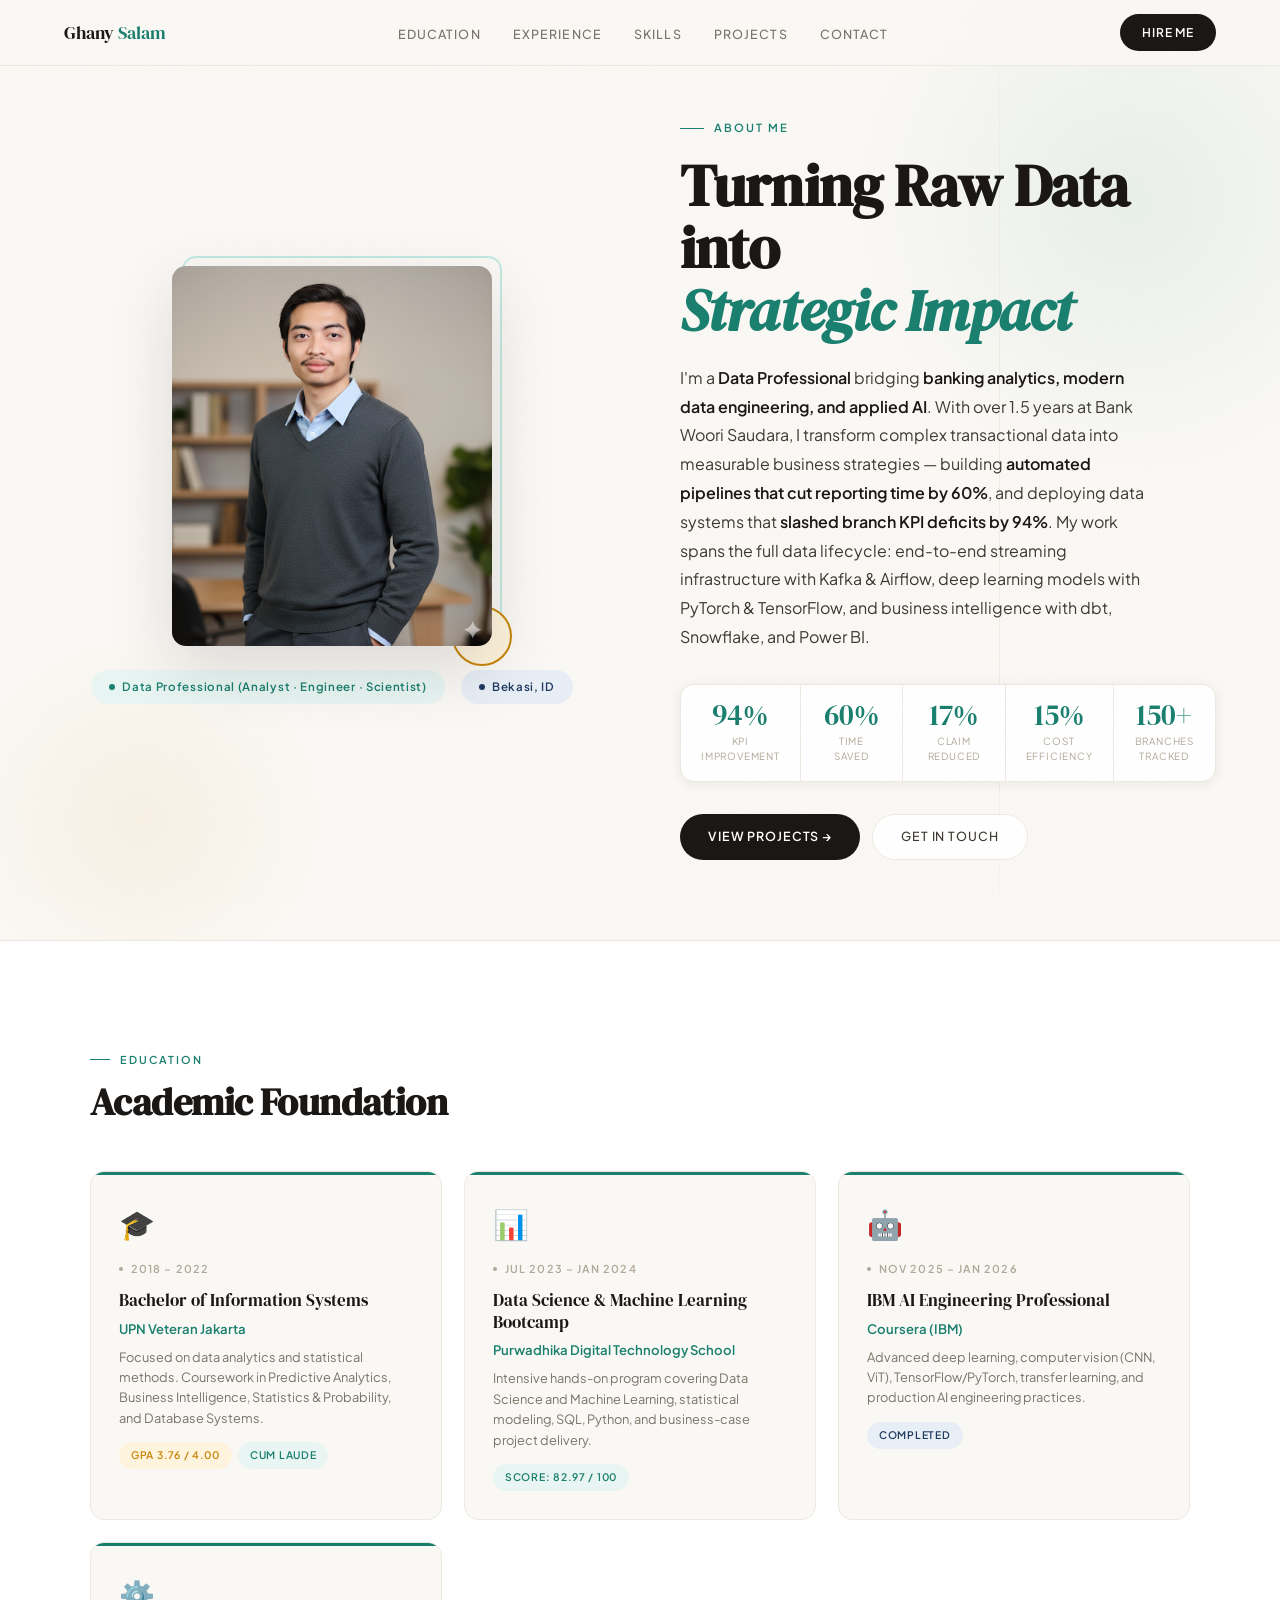
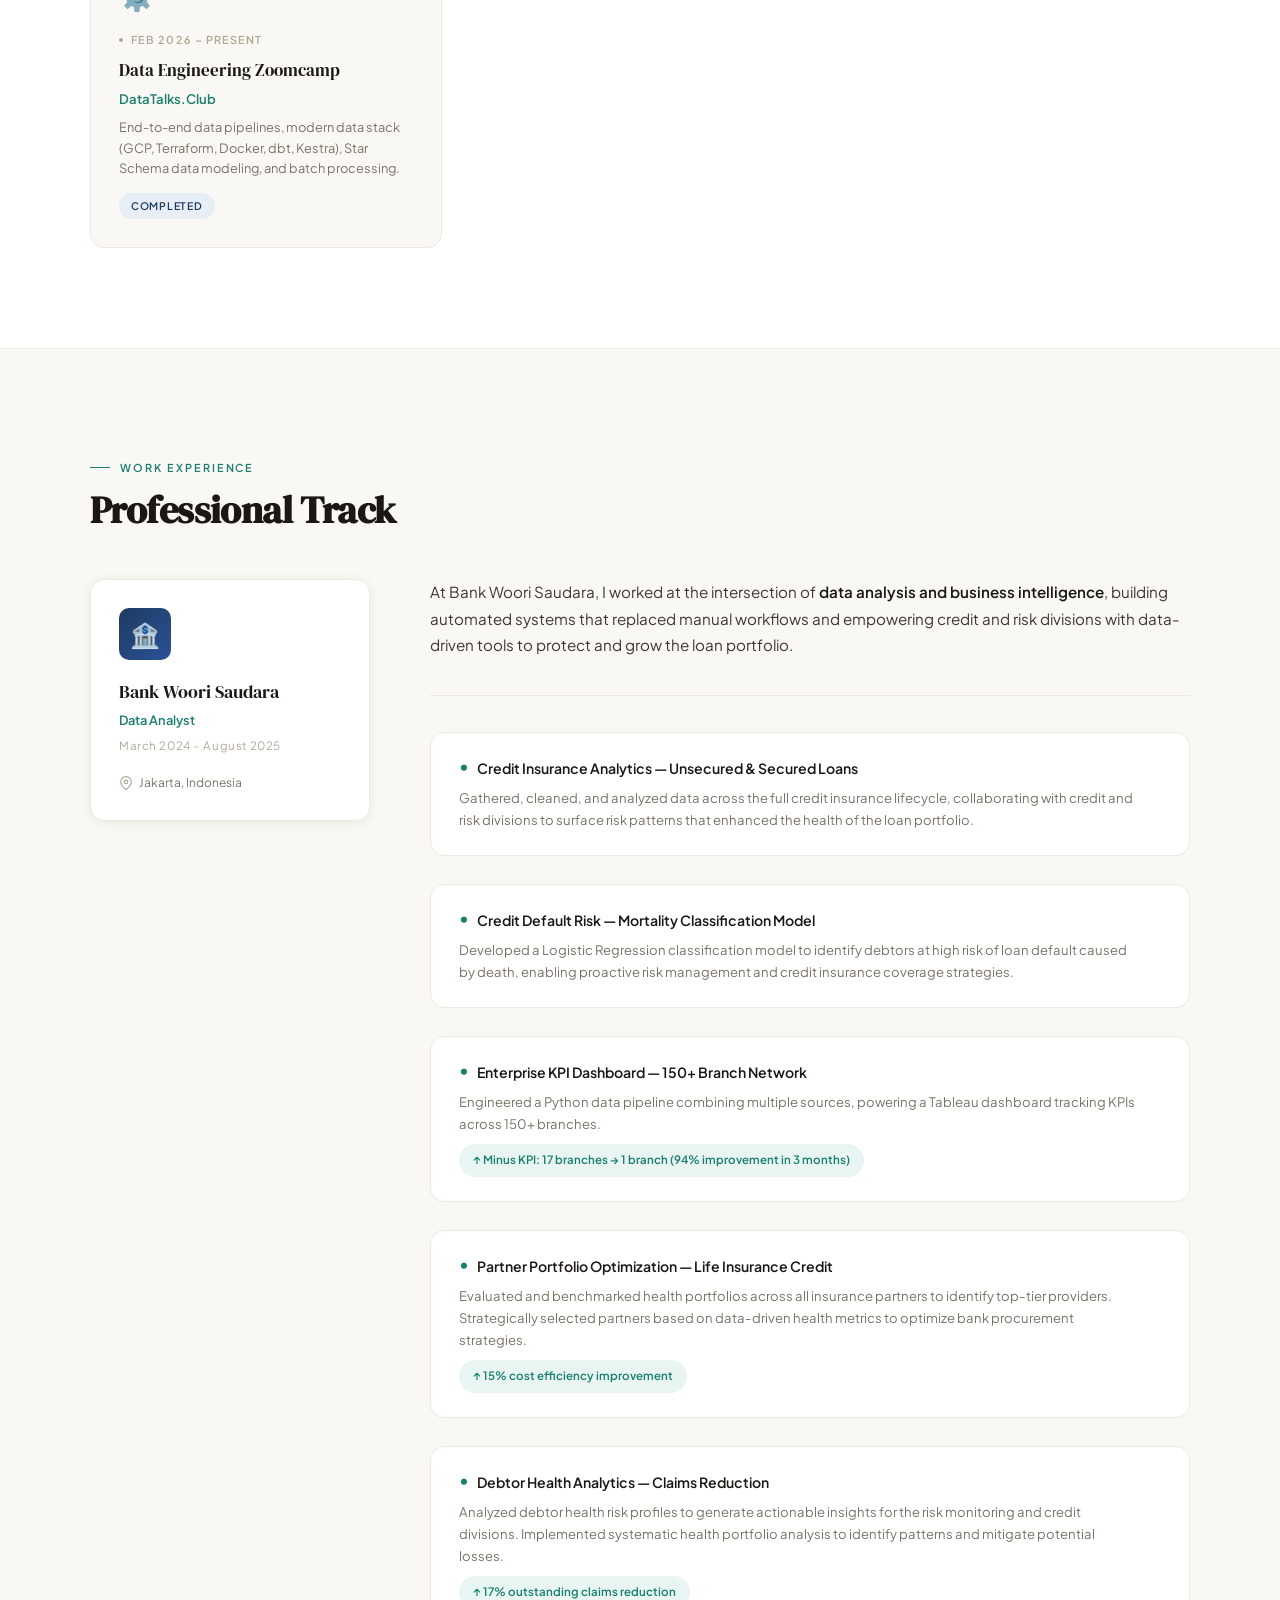
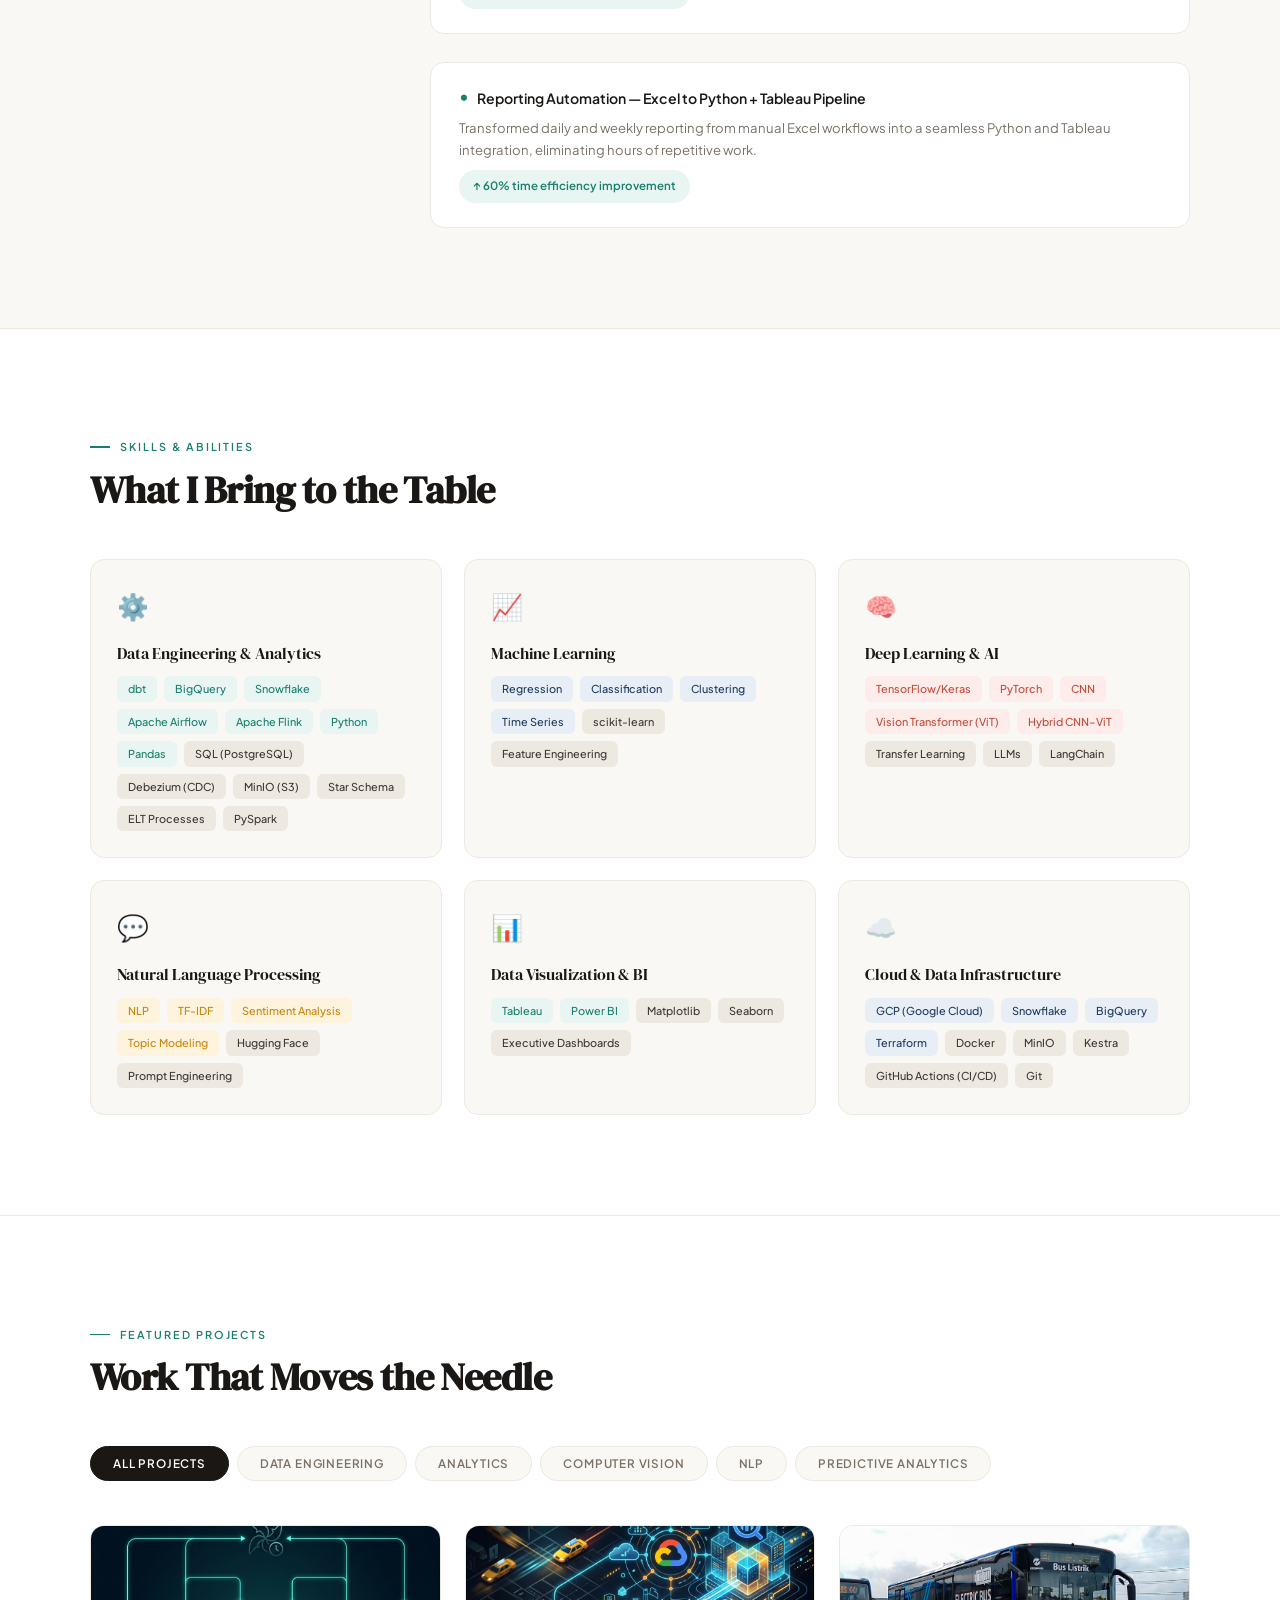
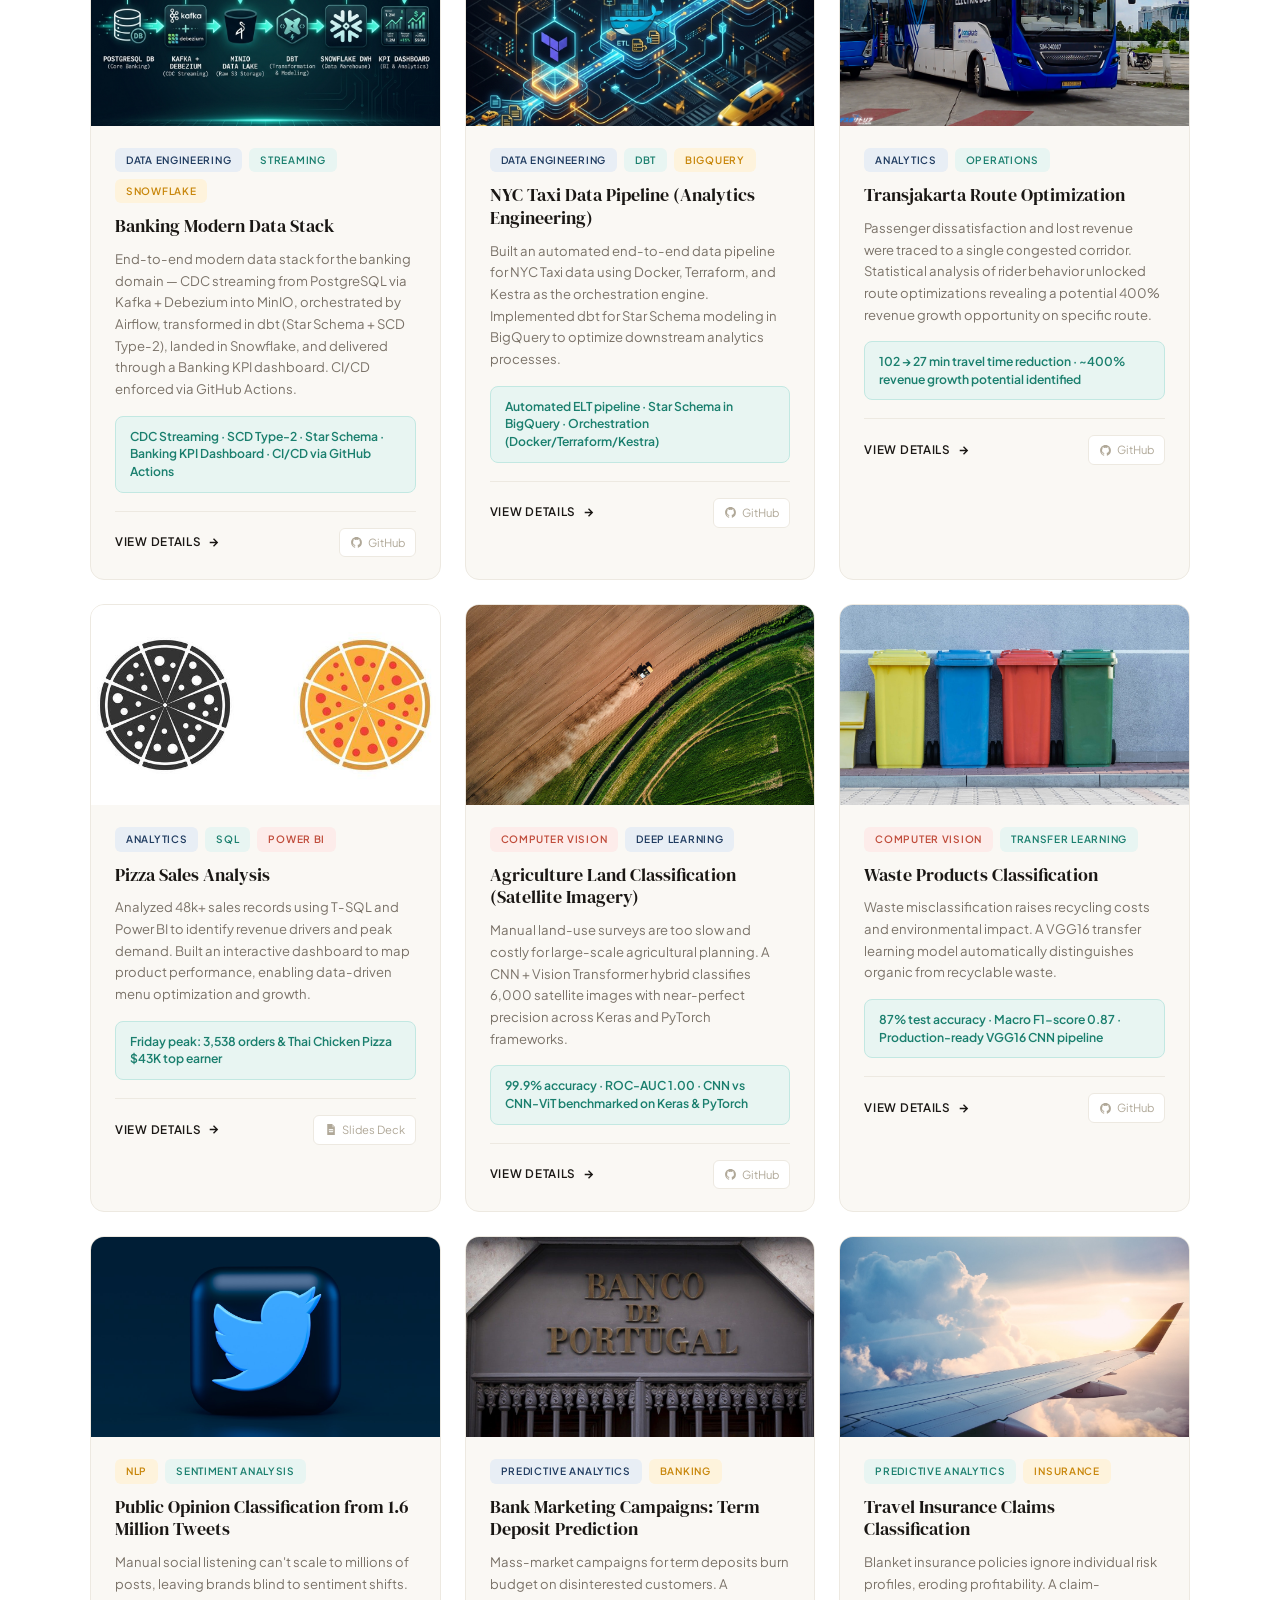
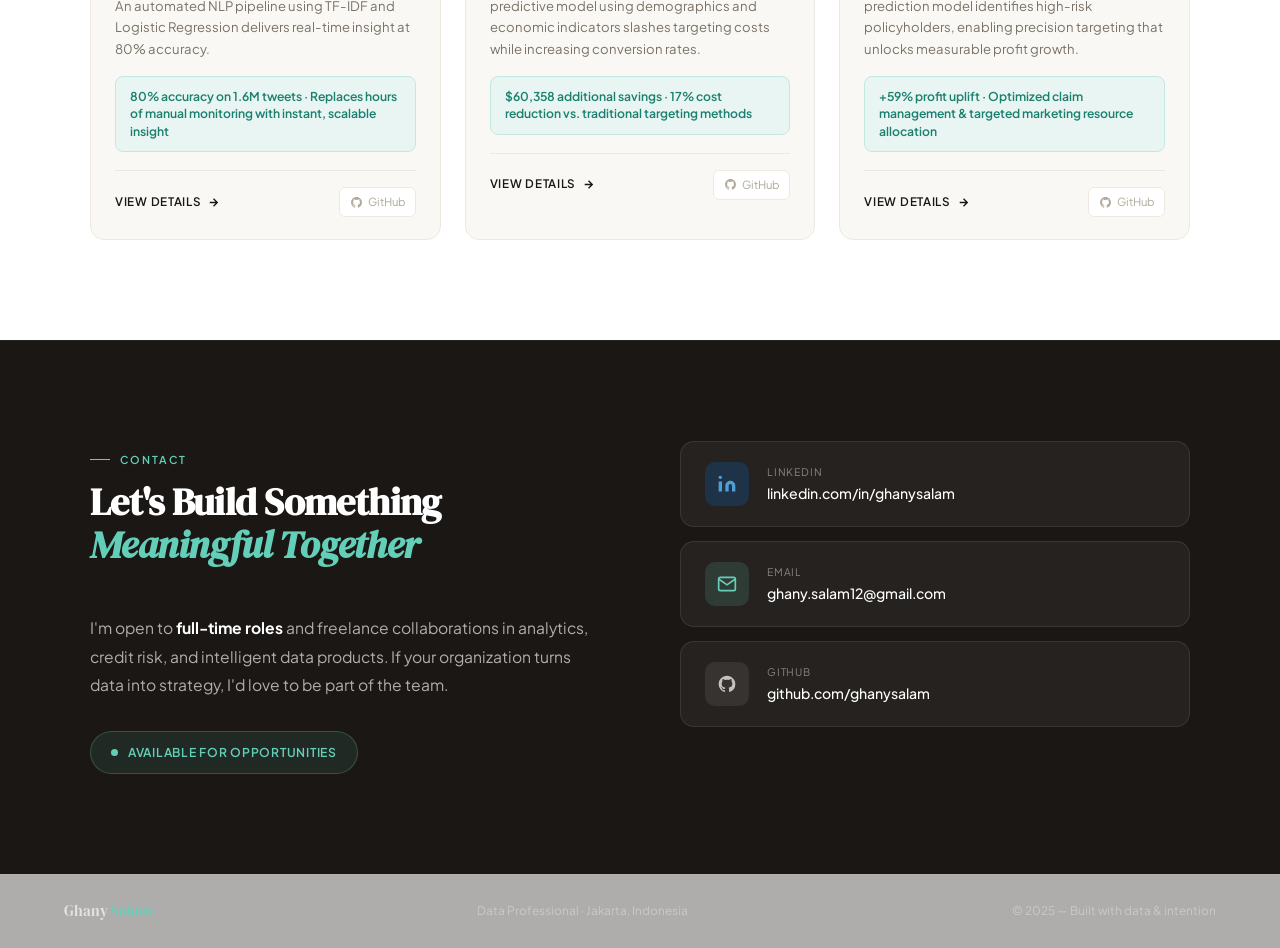
==== commit 675b9e65: "update the changes (new skills and project)" ====
--- a/index.html
+++ b/index.html
@@ -10,7 +10,7 @@
   <link
     href="https://fonts.googleapis.com/css2?family=DM+Serif+Display:ital@0;1&family=Plus+Jakarta+Sans:ital,wght@0,300;0,400;0,500;0,600;1,300;1,400&display=swap"
     rel="stylesheet">
-  <link rel="stylesheet" href="assets/css/styles.css?v=20260306-2">
+  <link rel="stylesheet" href="assets/css/styles.css?v=3">
 </head>
 
 <body>
@@ -62,7 +62,7 @@
           <div class="photo-placeholder" style="display:none;">GS</div>
         </div>
         <div class="hero-badge">
-          <span class="hb-pill teal">Data Analyst | Data Scientist | Data Engineer</span>
+          <span class="hb-pill teal">Data Professional (Analyst · Engineer · Scientist)</span>
           <span class="hb-pill navy">Bekasi, ID</span>
         </div>
       </div>
@@ -72,11 +72,13 @@
         <div class="eyebrow">About Me</div>
         <h1>Turning Raw Data into<br><em>Strategic Impact</em></h1>
         <p class="hero-bio">
-          I'm a <strong>Data Analyst, aspiring Data Scientist, and Data Engineer</strong> specializing
-          in transforming complex datasets into measurable business value. I bridge the gap between raw data and
-          executive decisions—from building <strong>end-to-end pipelines with Docker, Terraform, and Kestra orchestration</strong>, to automating workflows that <strong> cut reporting time by 60%</strong>, and
-          optimizing insurance portfolios that <strong>reduced outstanding claims by 17%</strong>. My focus is on building data-driven strategies that don't just show what
-          happened, but drive what happens next.
+          I'm a <strong>Data Professional</strong> bridging <strong>banking analytics, modern data engineering,
+            and applied AI</strong>. With over 1.5 years at Bank Woori Saudara, I transform complex transactional
+          data into measurable business strategies — building <strong>automated pipelines that cut reporting time
+            by 60%</strong>, and deploying data systems that <strong>slashed branch KPI deficits by 94%</strong>.
+          My work spans the full data lifecycle: end-to-end streaming infrastructure with Kafka & Airflow,
+          deep learning models with PyTorch & TensorFlow, and business intelligence with dbt, Snowflake,
+          and Power BI.
         </p>
 
         <div class="hero-stats">
@@ -263,7 +265,7 @@
   <!-- FOOTER -->
   <footer>
     <div class="footer-logo">Ghany <span>Salam</span></div>
-    <div>Data Scientist · Jakarta, Indonesia</div>
+    <div>Data Professional · Jakarta, Indonesia</div>
     <div>© 2025 — Built with data & intention</div>
   </footer>
 
--- a/assets/css/styles.css
+++ b/assets/css/styles.css
@@ -1,19 +1,19 @@
 /* Main Stylesheet */
-@import url('base/variables.css');
-@import url('base/reset.css');
-@import url('base/layout.css');
+@import url('base/variables.css?v=2');
+@import url('base/reset.css?v=2');
+@import url('base/layout.css?v=2');
 
-@import url('components/nav.css');
-@import url('components/animations.css');
-@import url('components/utils.css');
+@import url('components/nav.css?v=2');
+@import url('components/animations.css?v=2');
+@import url('components/utils.css?v=2');
 
-@import url('sections/hero.css');
-@import url('sections/education.css');
-@import url('sections/experience.css');
-@import url('sections/skills.css');
-/* @import url('sections/certifications.css'); */
-@import url('sections/projects.css');
-@import url('sections/contact.css');
-@import url('sections/footer.css');
+@import url('sections/hero.css?v=2');
+@import url('sections/education.css?v=2');
+@import url('sections/experience.css?v=2');
+@import url('sections/skills.css?v=2');
+/* @import url('sections/certifications.css?v=2'); */
+@import url('sections/projects.css?v=2');
+@import url('sections/contact.css?v=2');
+@import url('sections/footer.css?v=2');
 
-@import url('base/responsive.css');
+@import url('base/responsive.css?v=2');
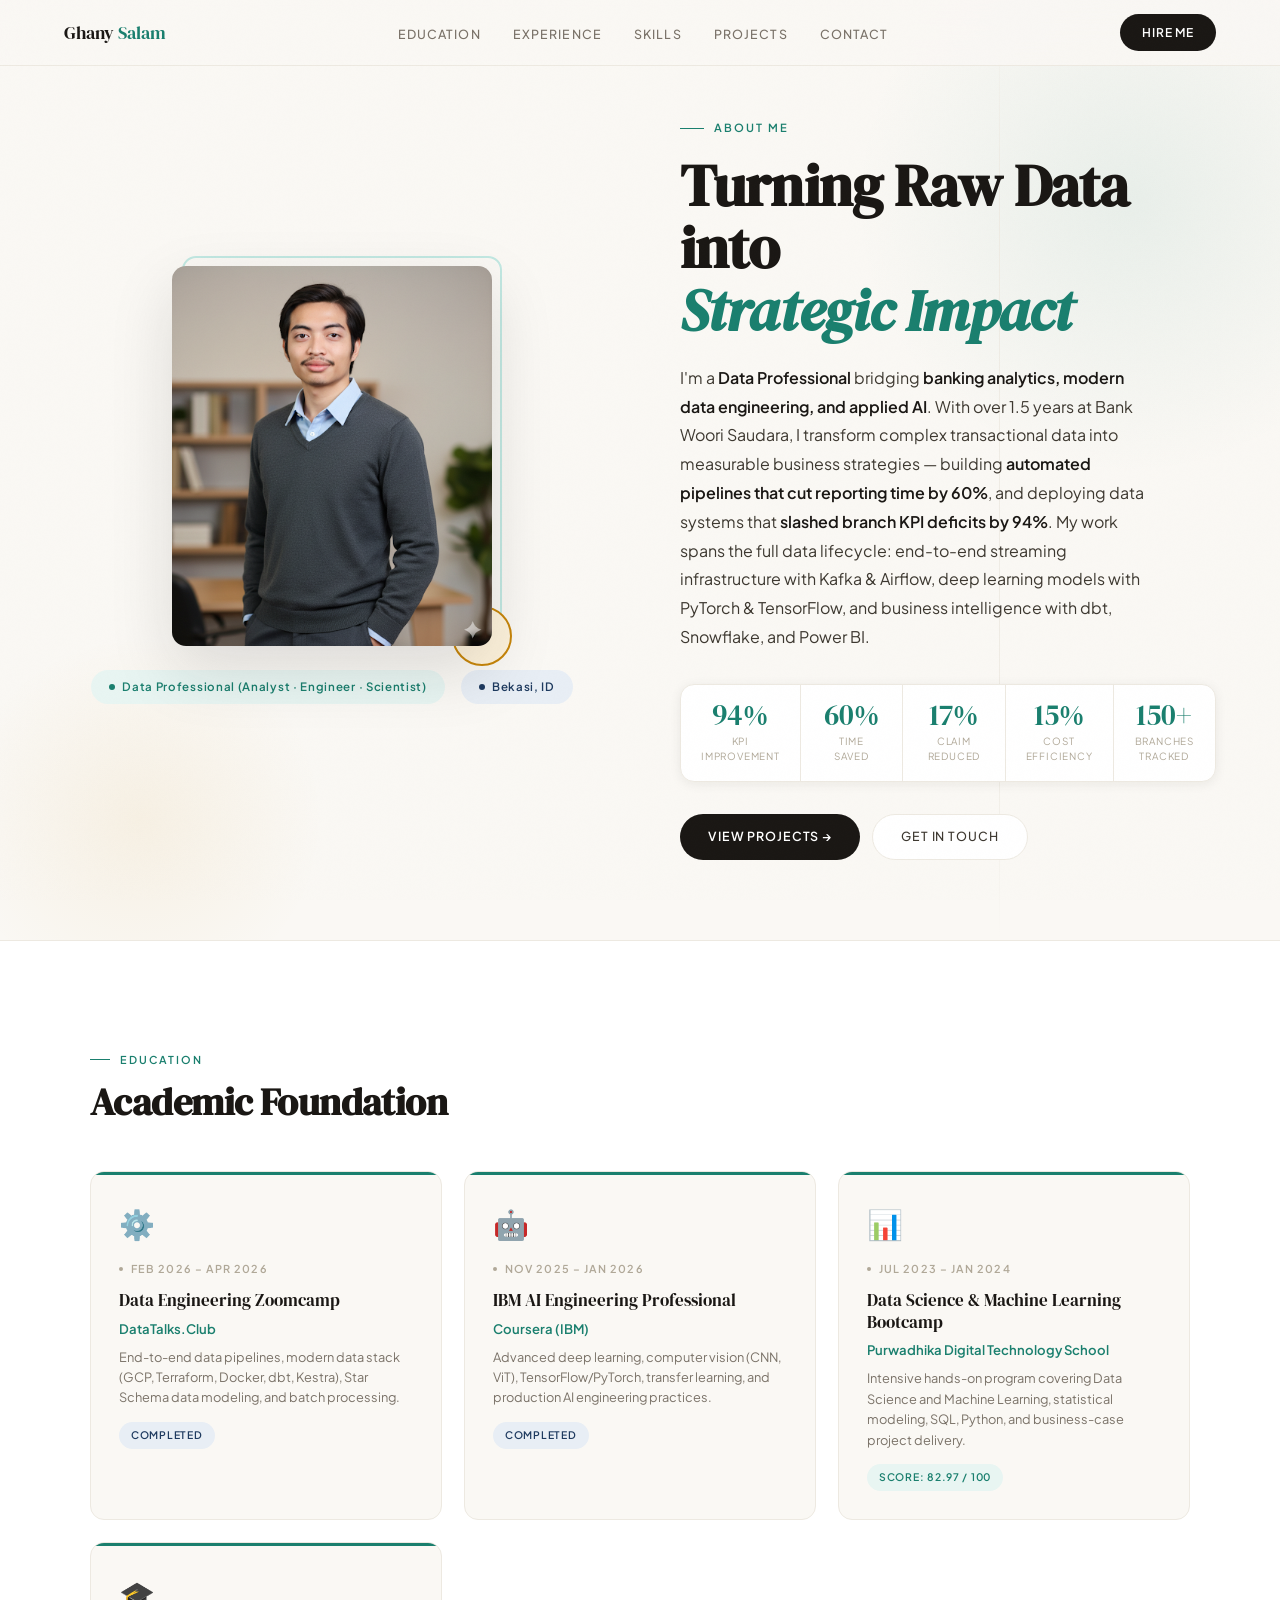
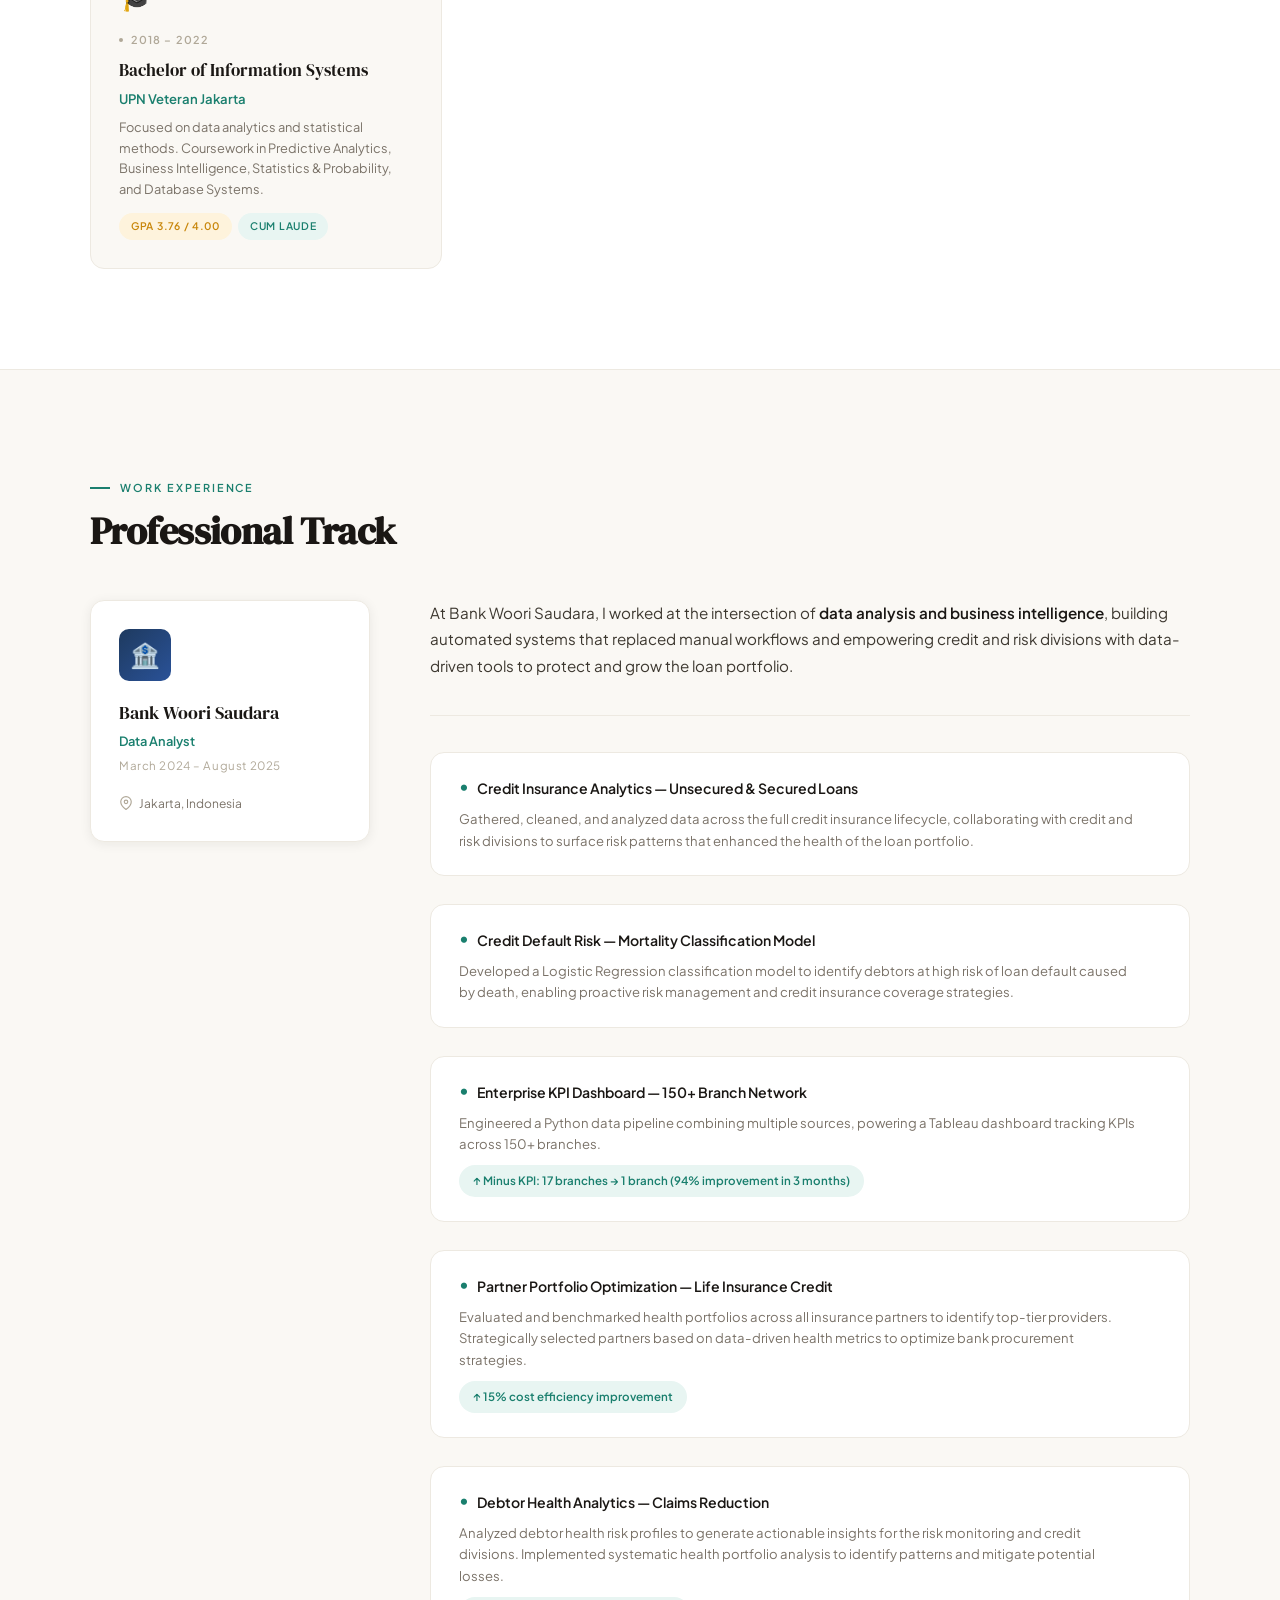
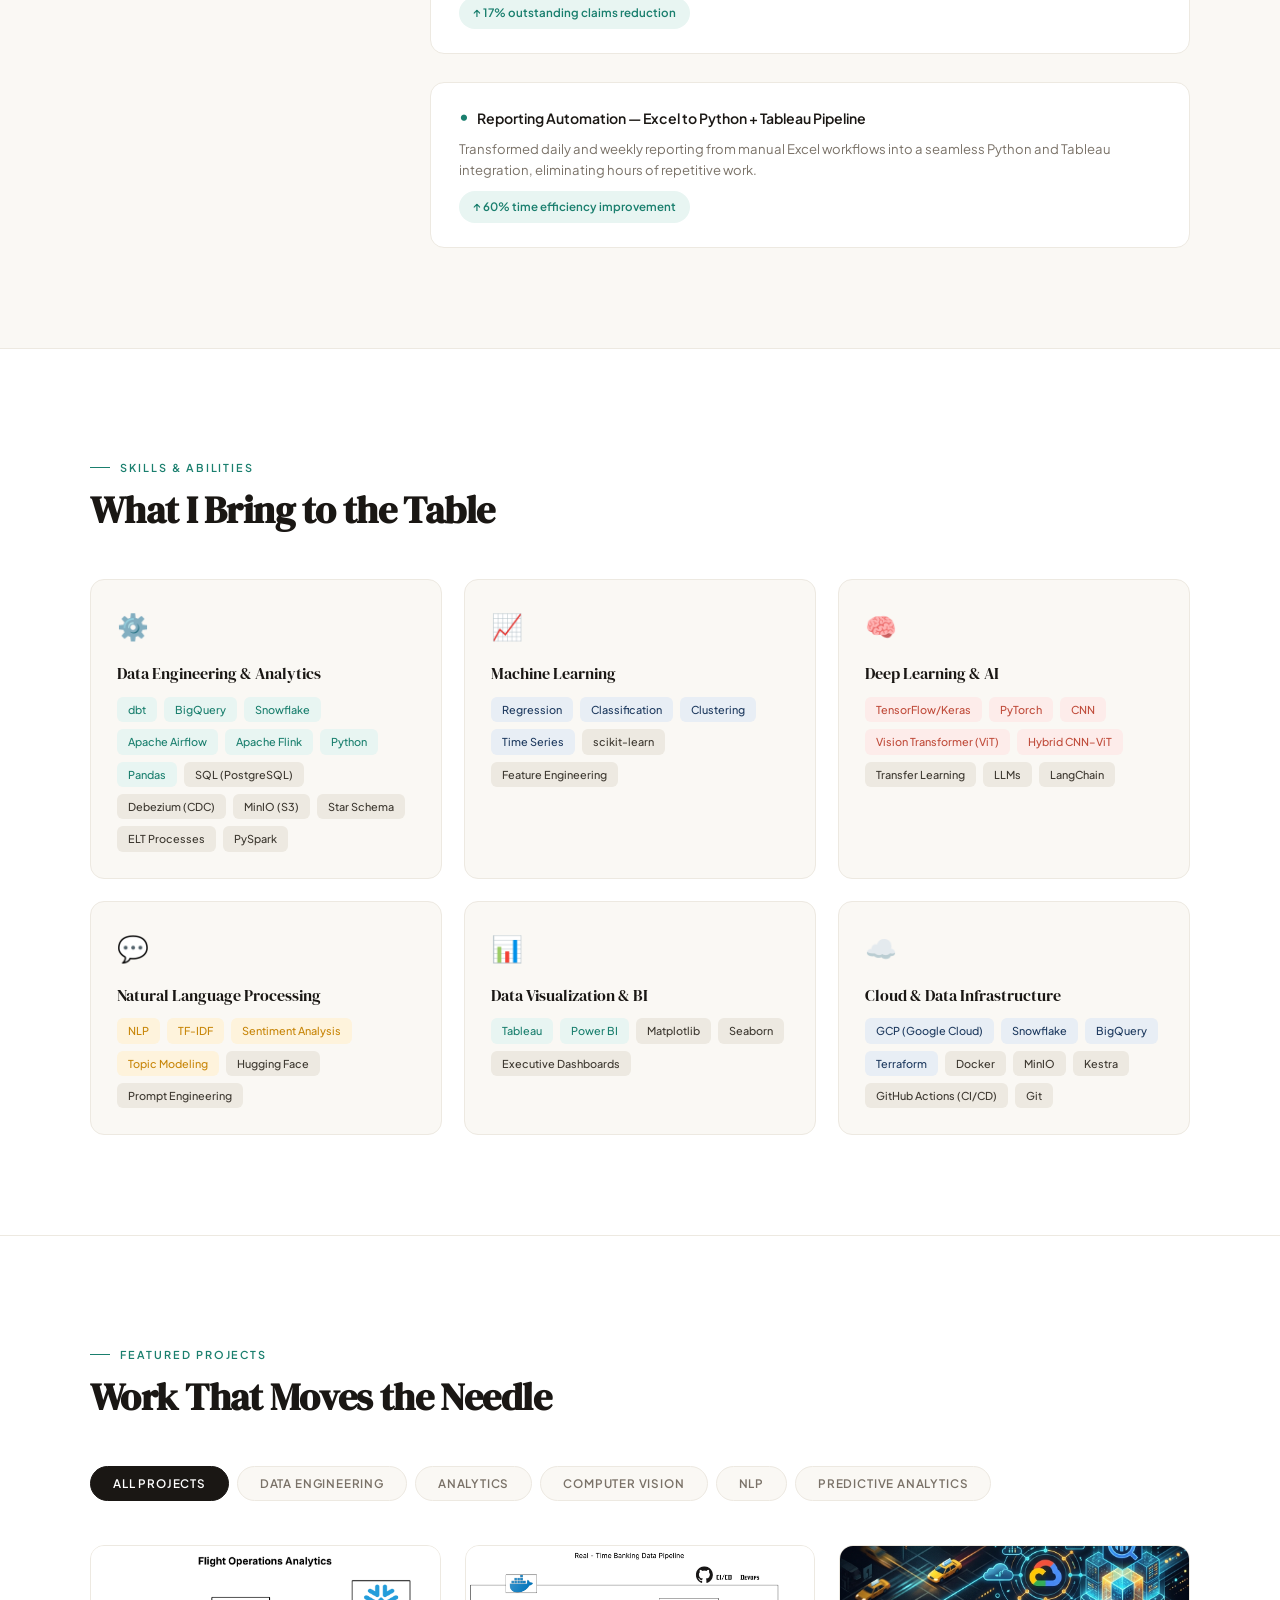
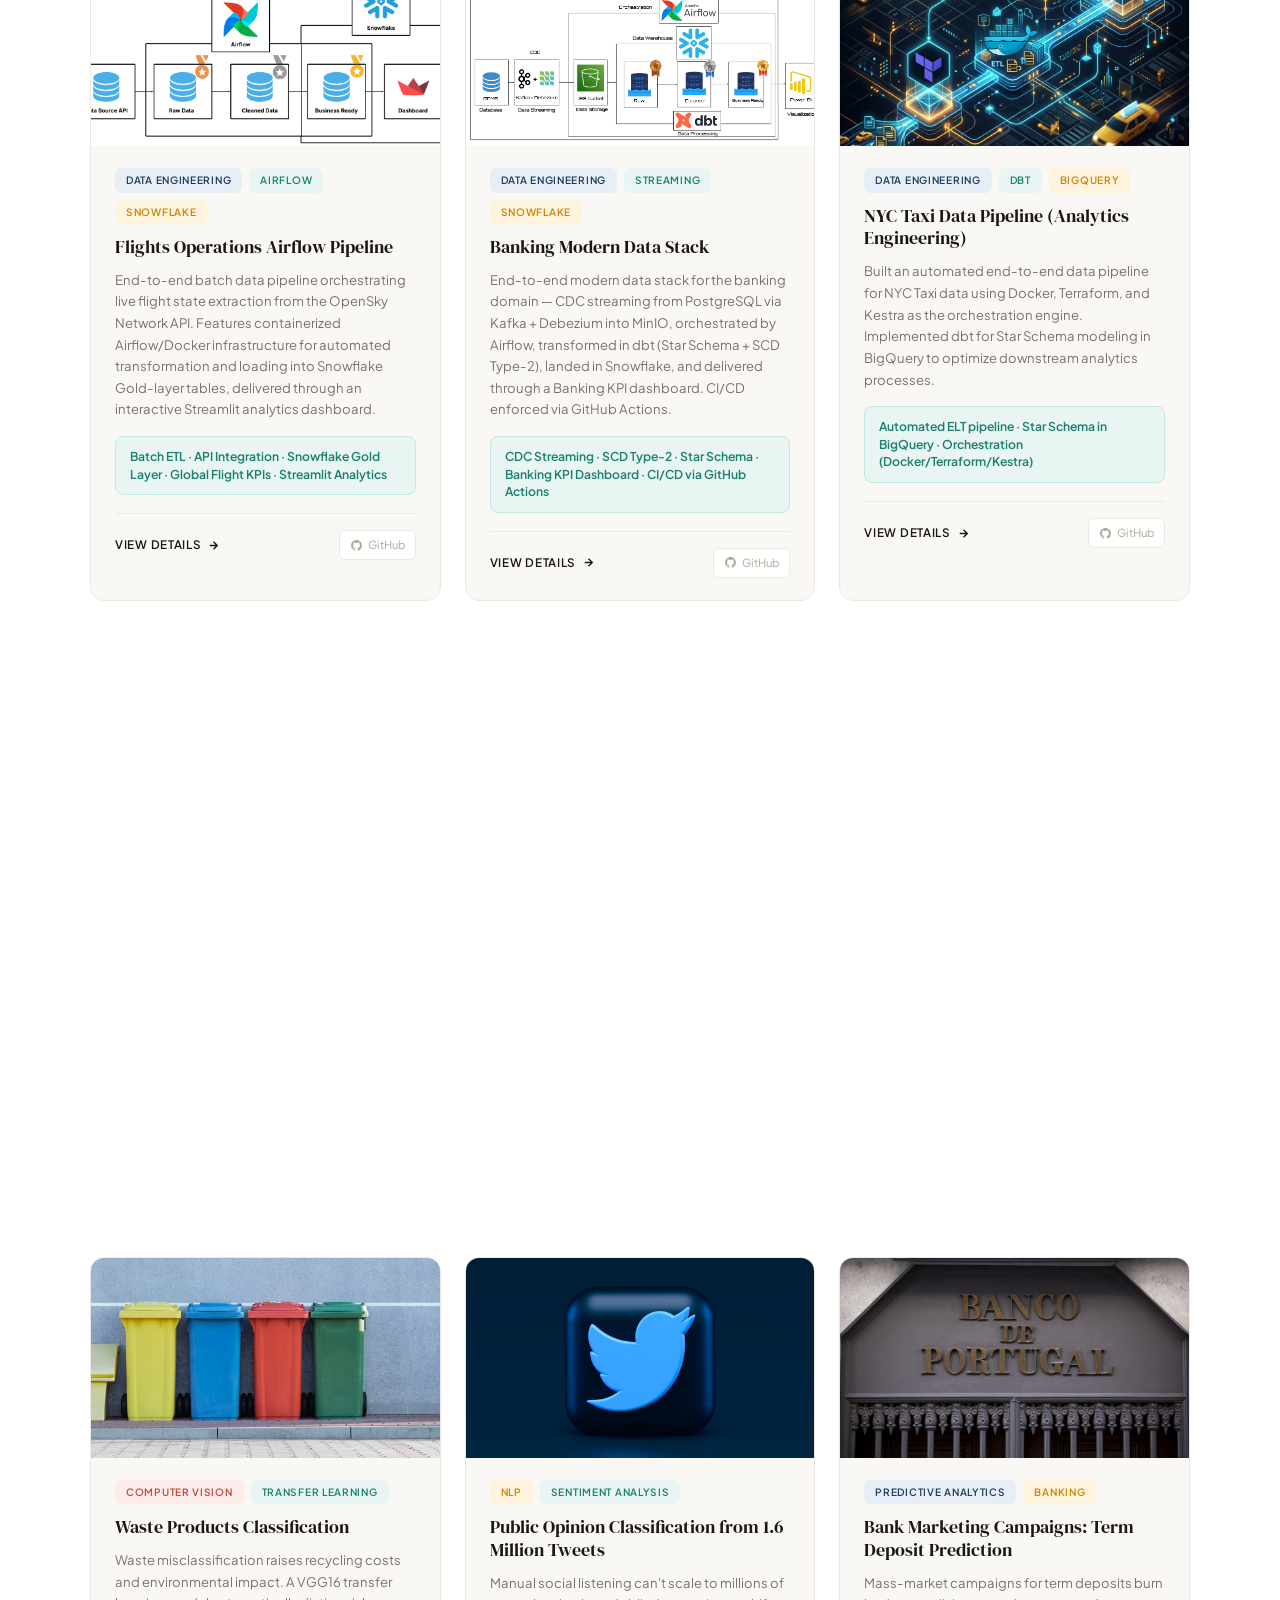
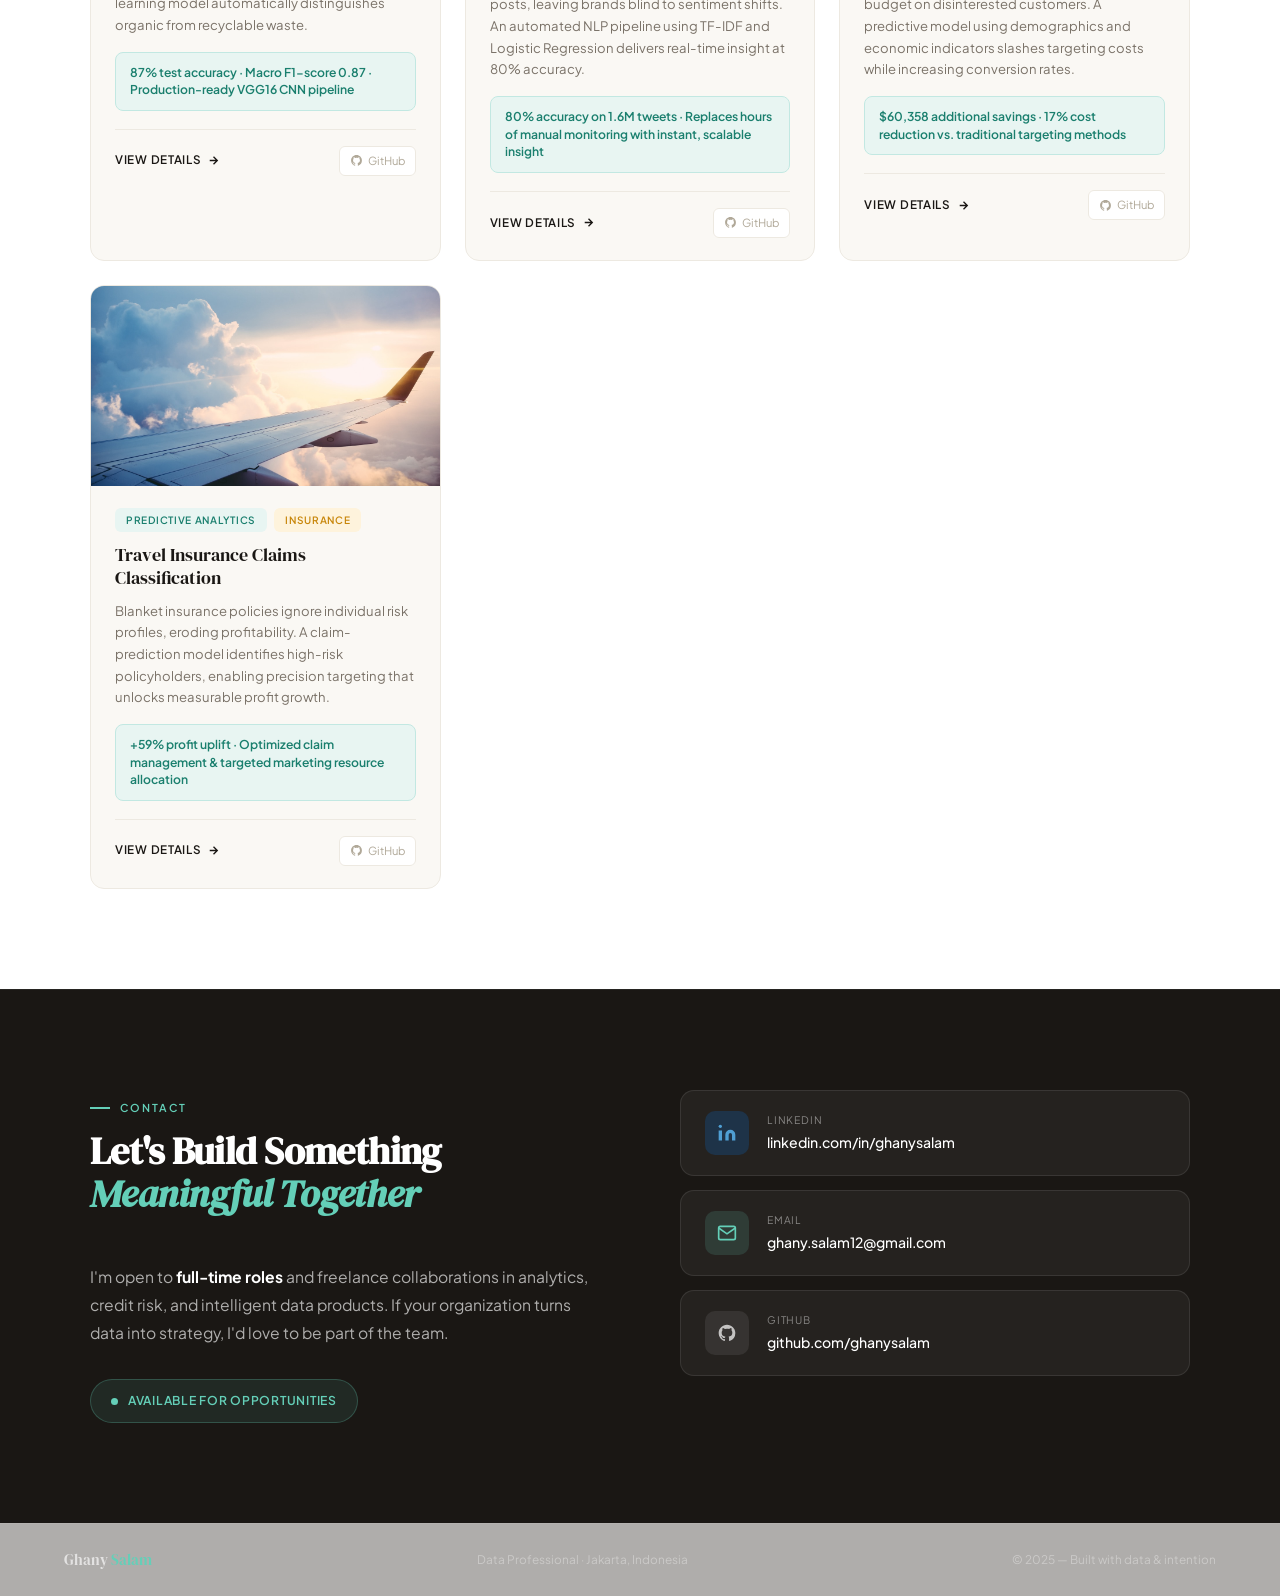
==== commit 6326bf53: "update cache-busting parameter on index.html" ====
--- a/index.html
+++ b/index.html
@@ -272,8 +272,8 @@
   <!-- ════════════════════════════════════
      JAVASCRIPT
 ════════════════════════════════════ -->
-  <script src="assets/js/data.js" defer></script>
-  <script src="assets/js/script.js?v=20260306-2" defer></script>
+  <script src="assets/js/data.js?v=20260507-1" defer></script>
+  <script src="assets/js/script.js?v=20260507-1" defer></script>
 
 </body>
 
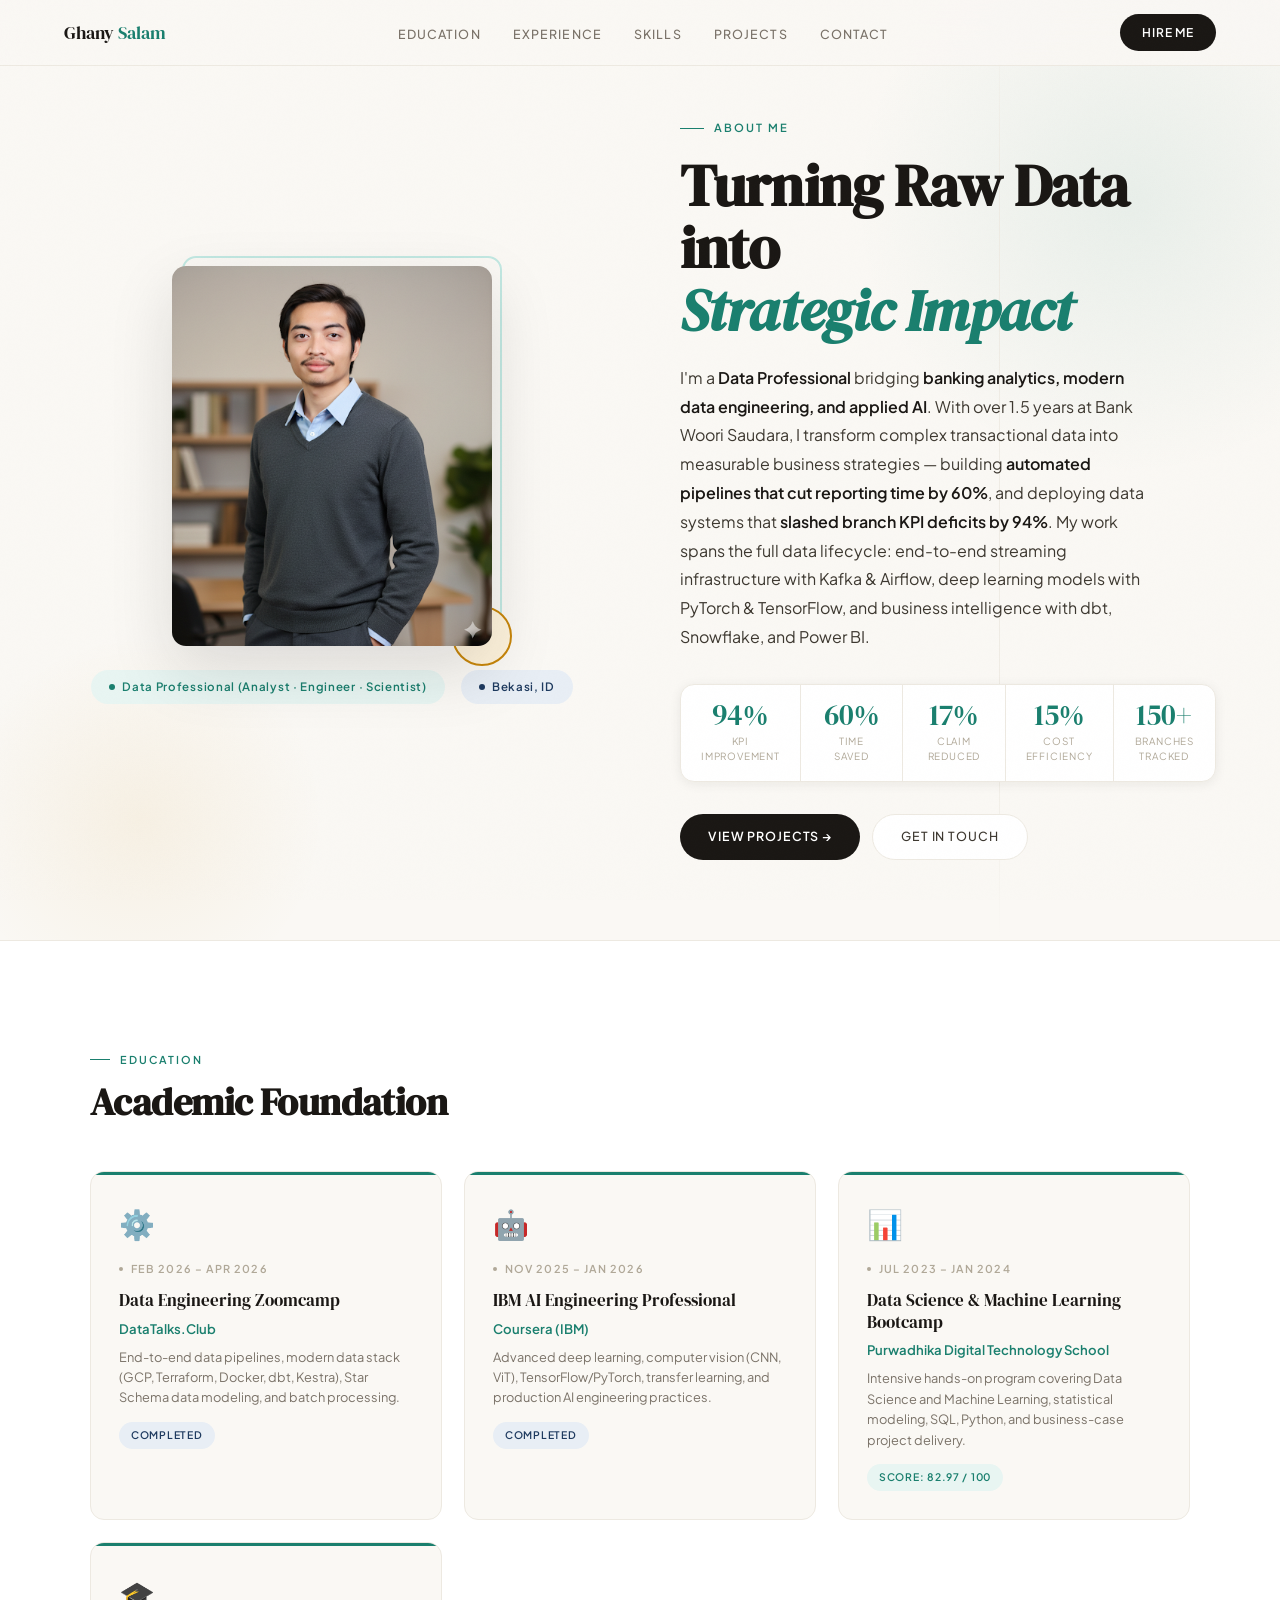
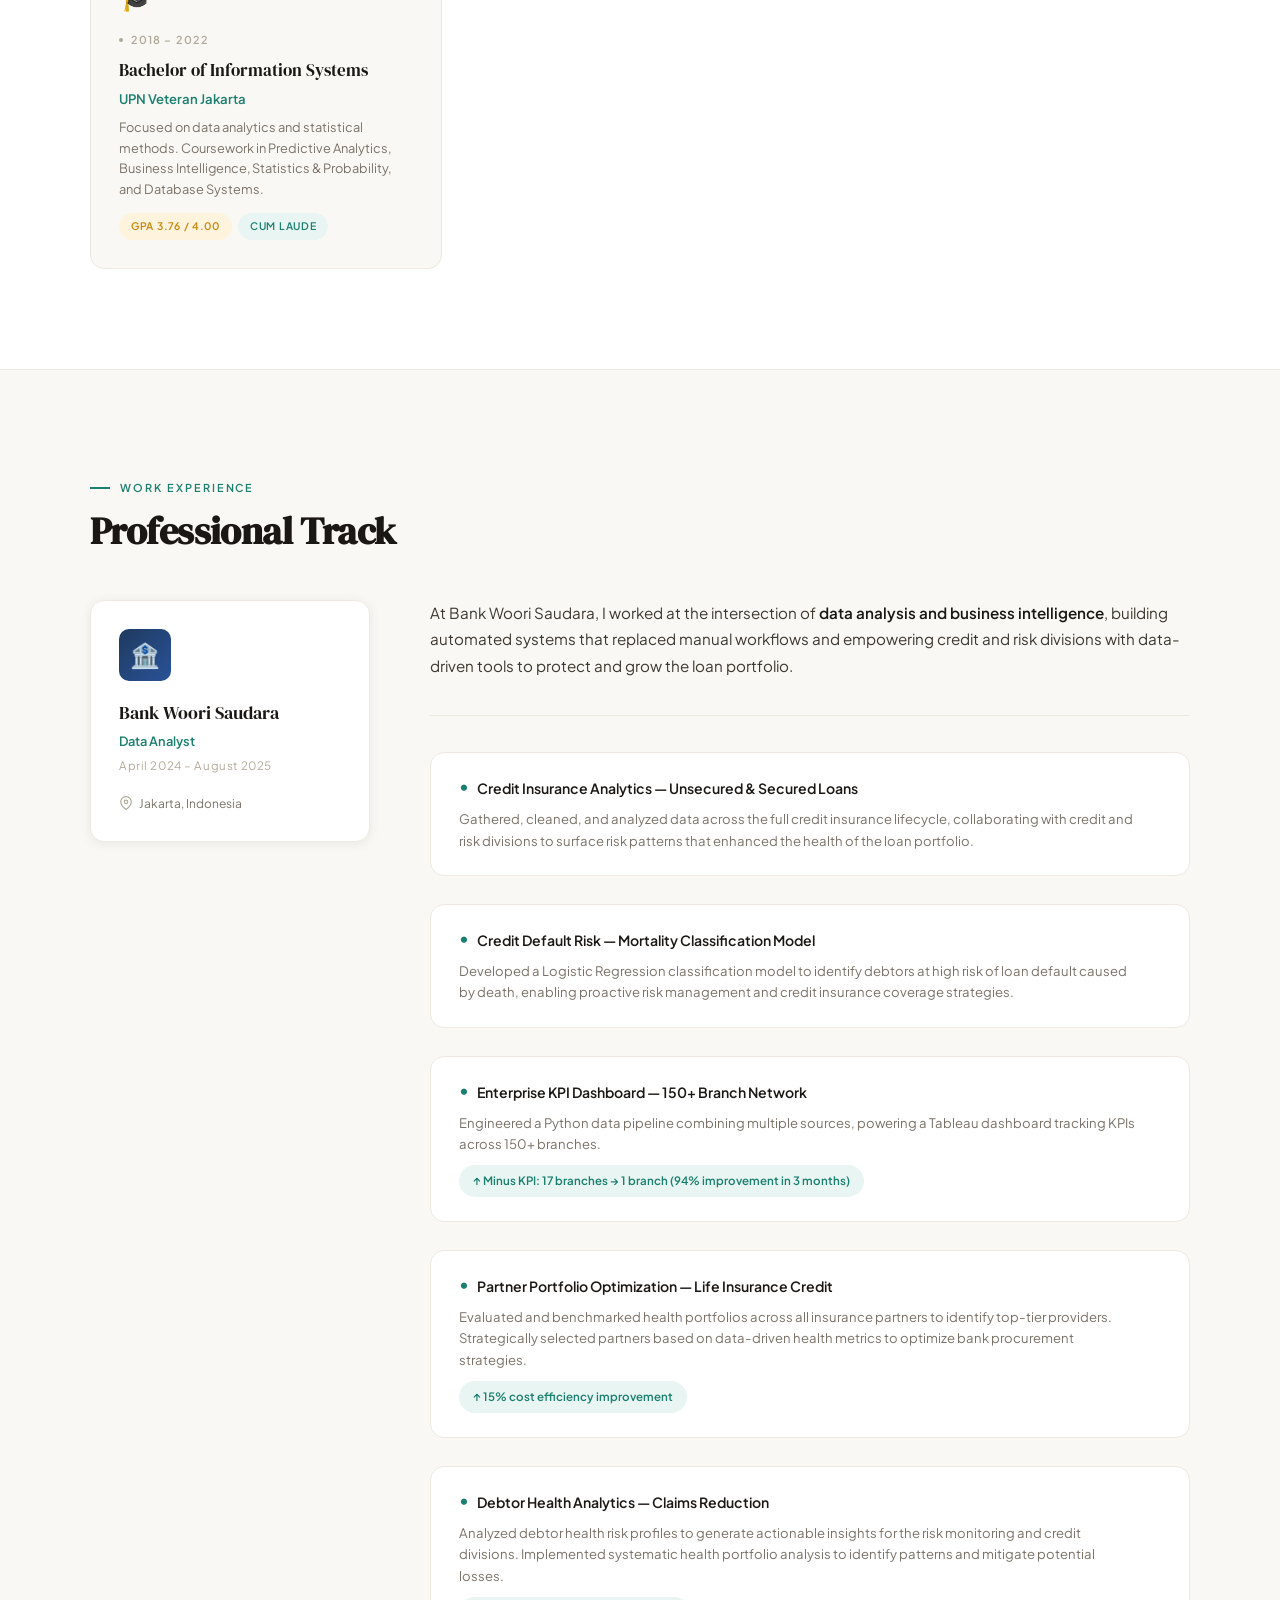
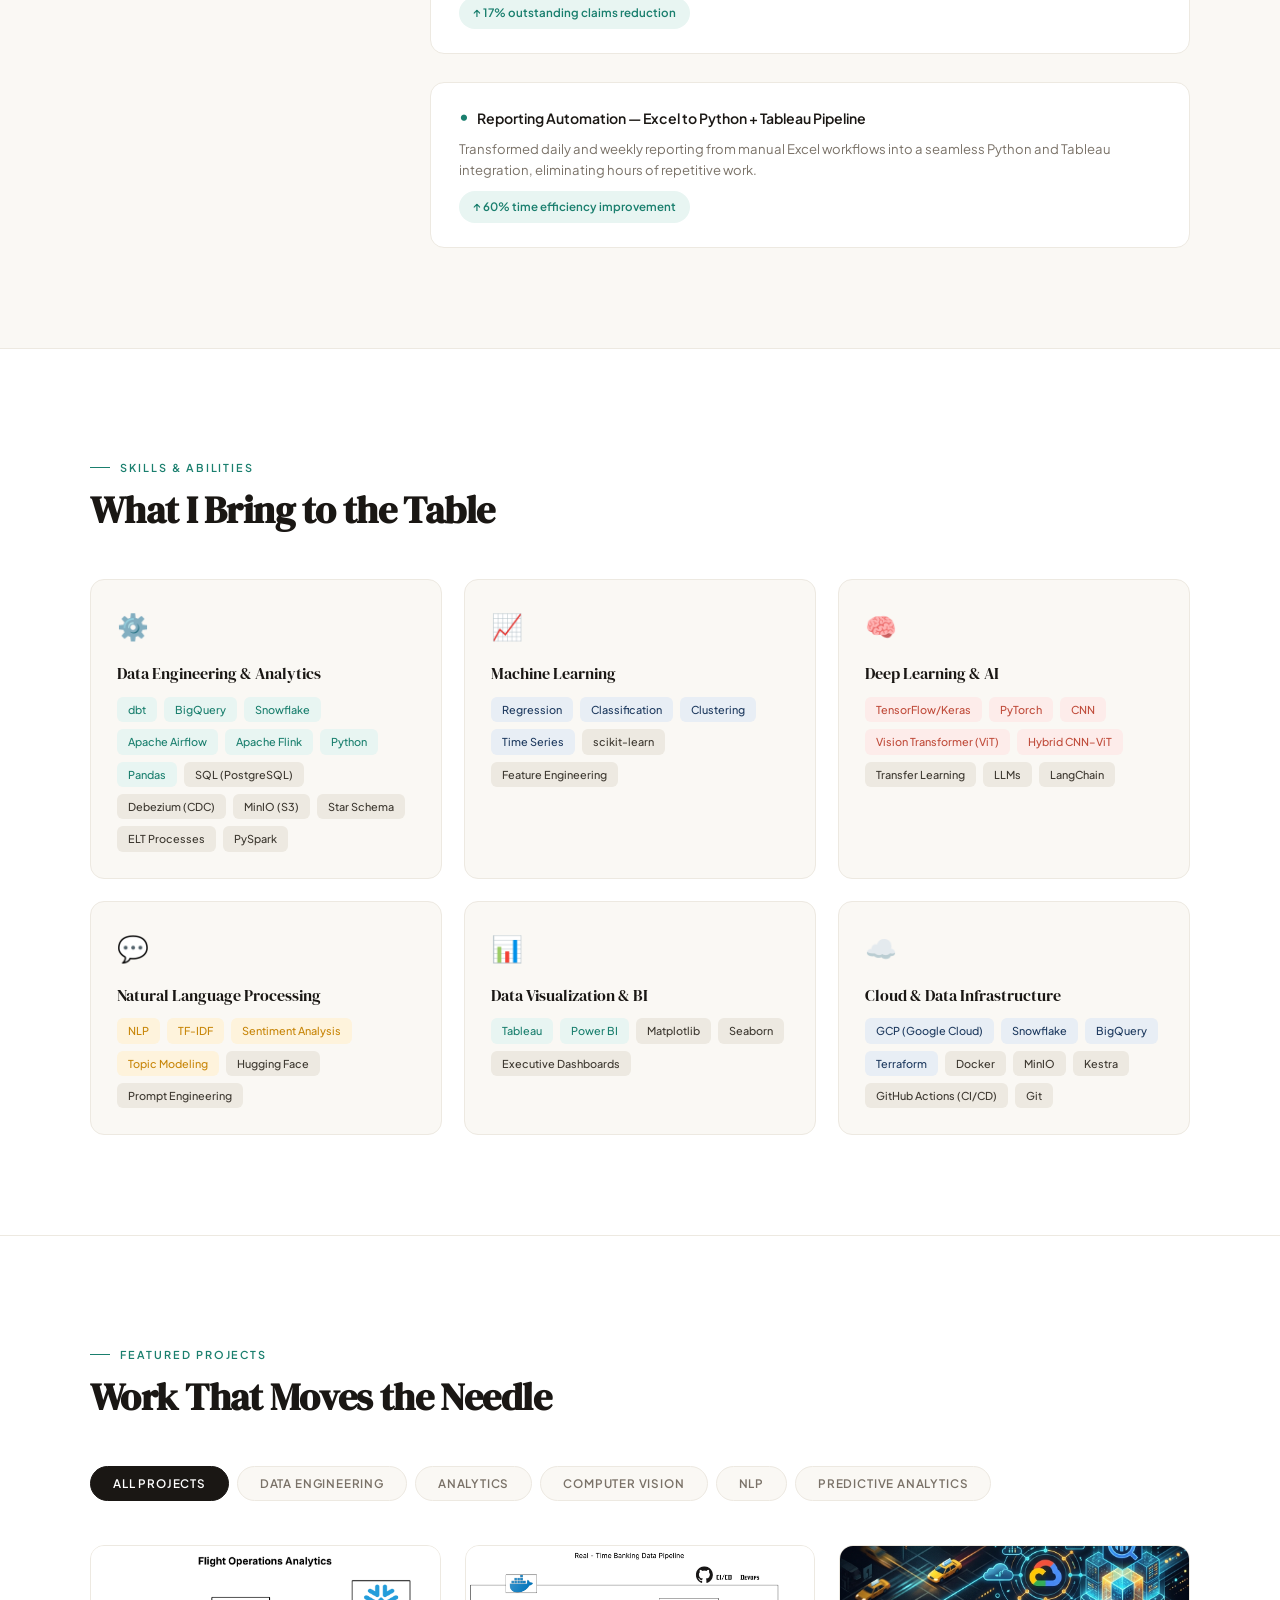
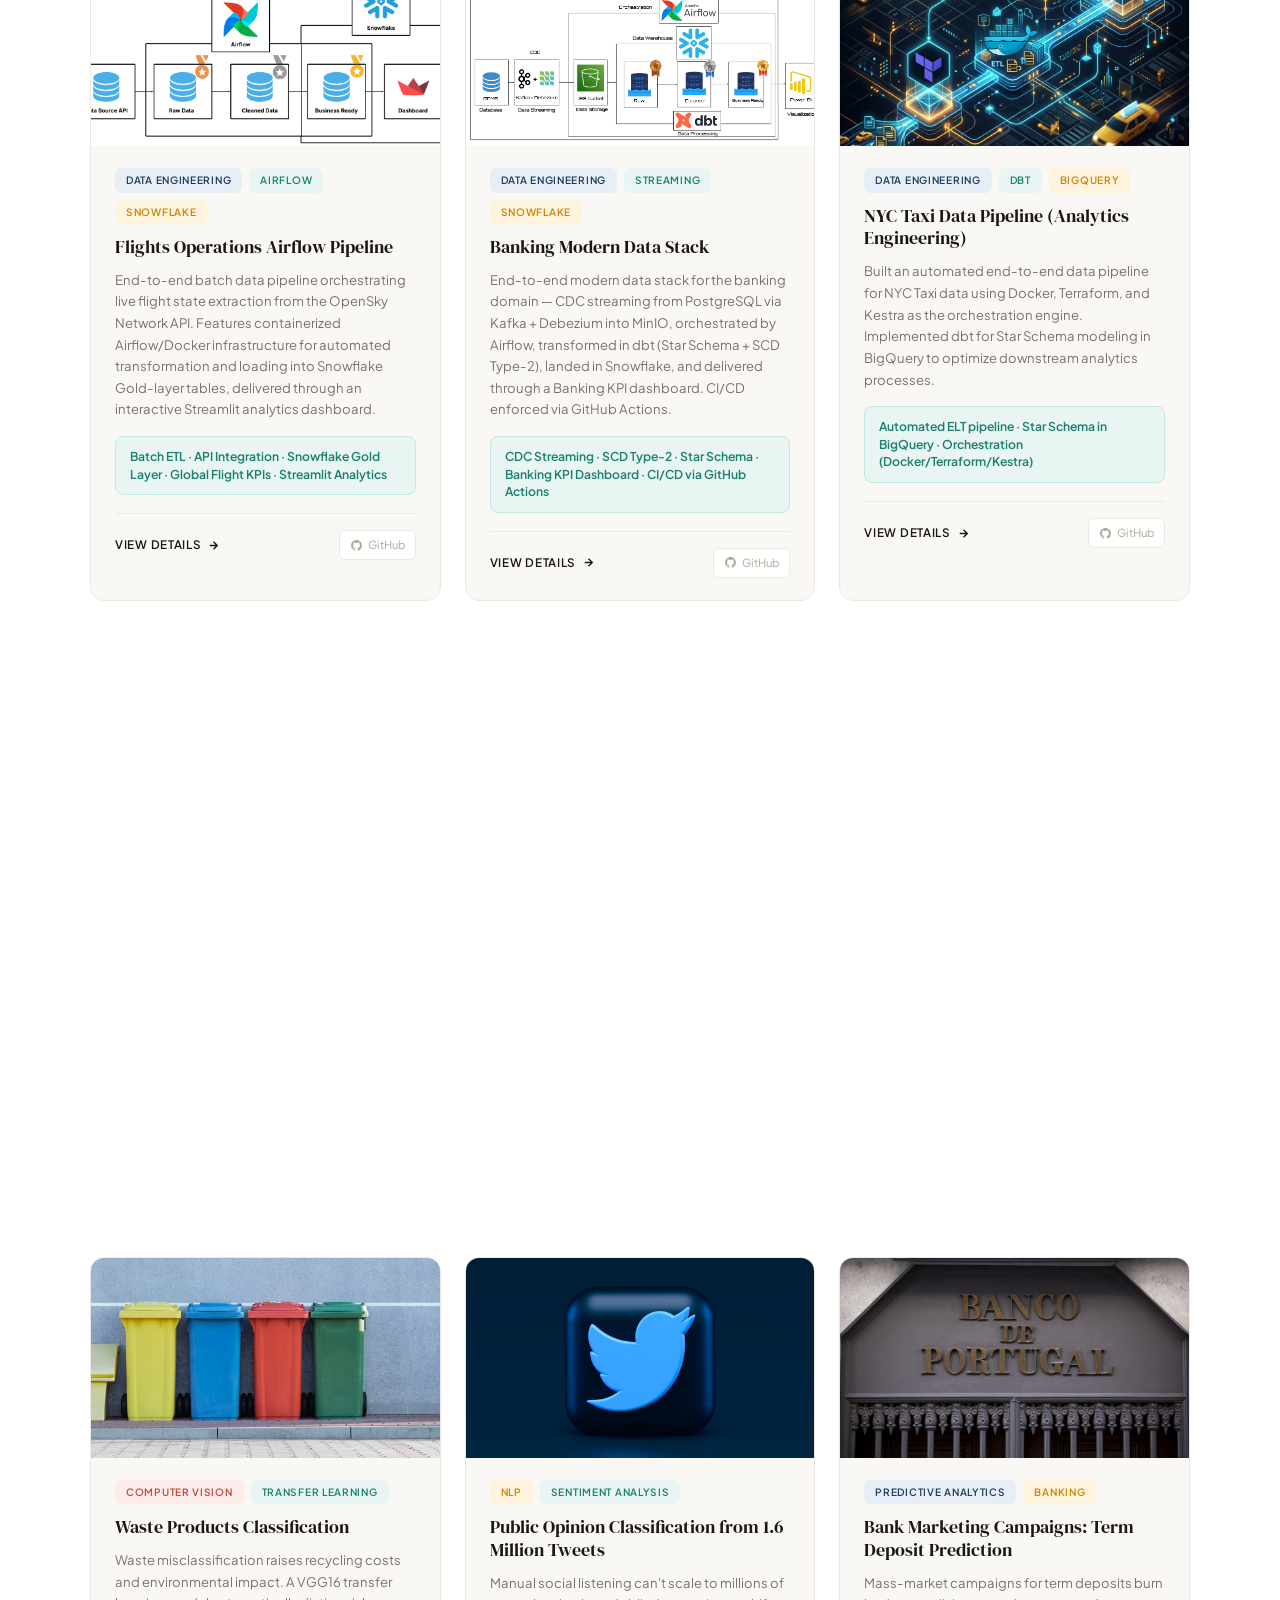
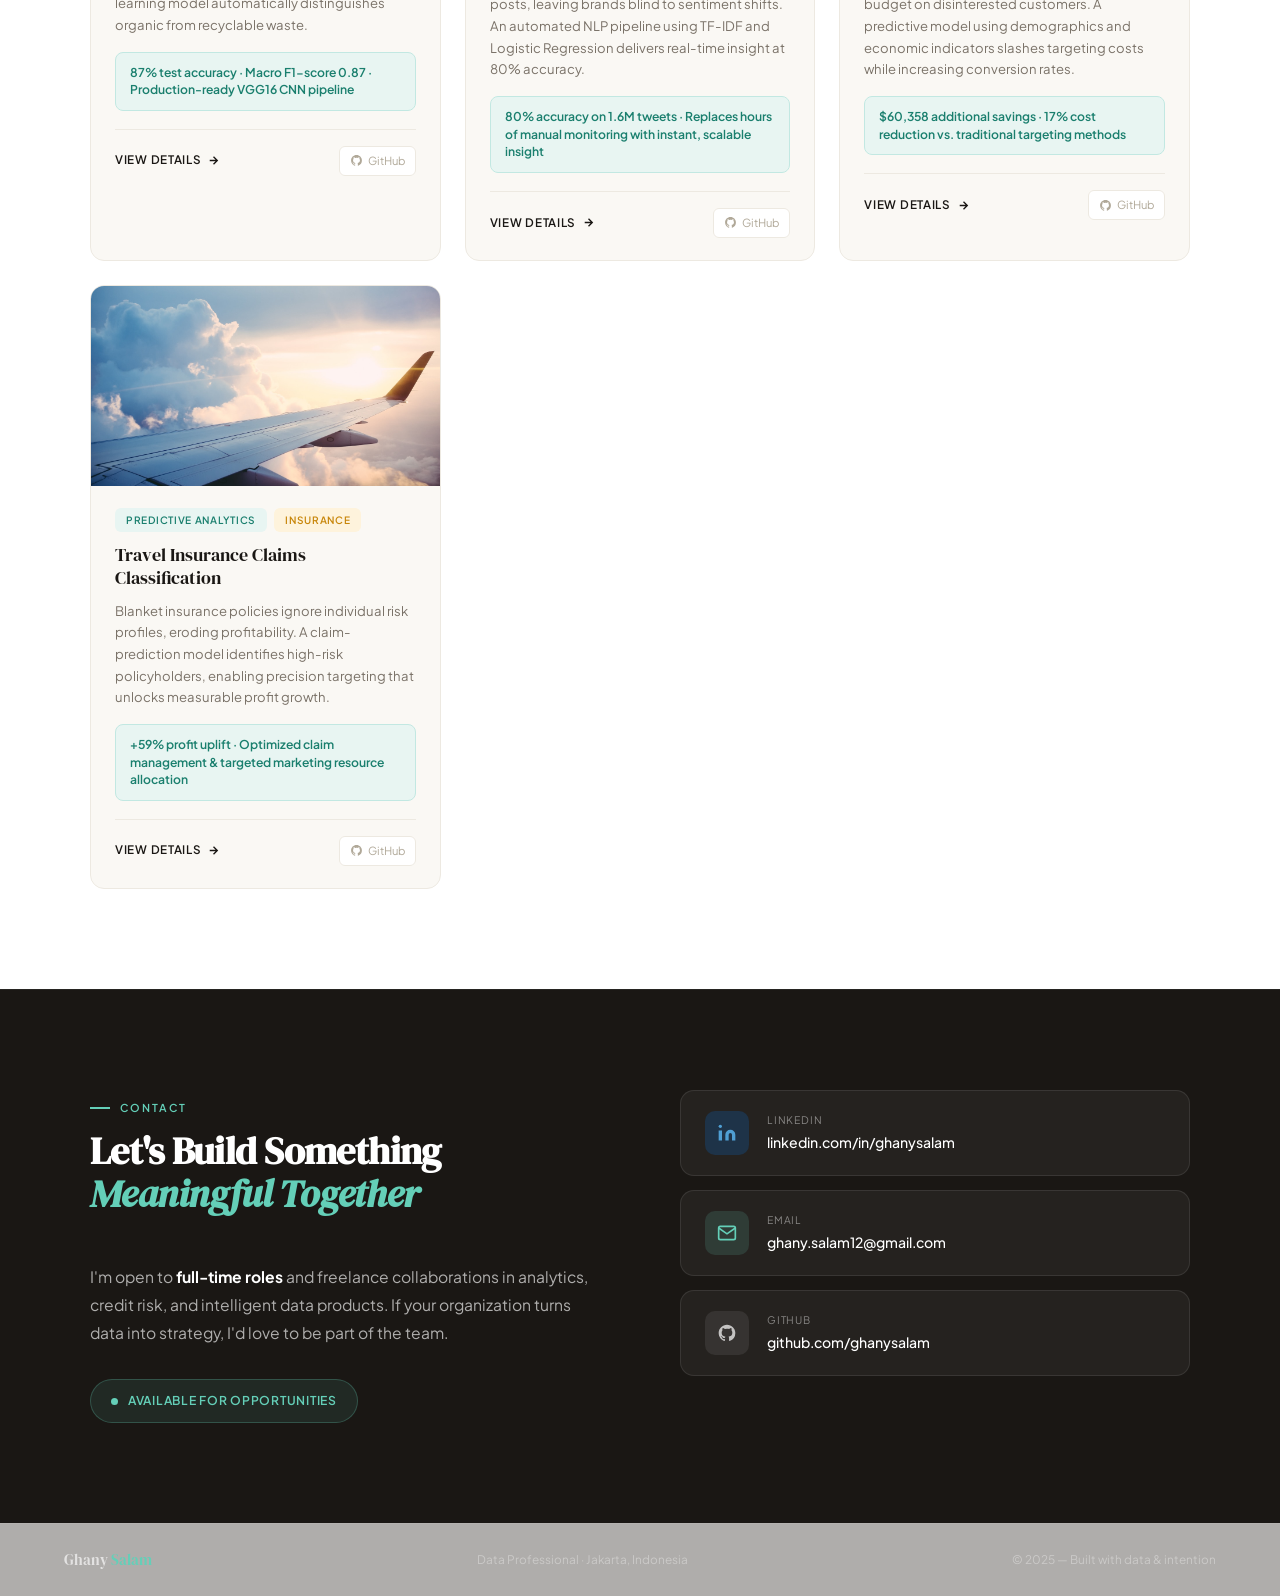
==== commit c5d56a4e: "revise date on work exp" ====
--- a/index.html
+++ b/index.html
@@ -139,7 +139,7 @@
             <div class="ea-logo">🏦</div>
             <div class="ea-company">Bank Woori Saudara</div>
             <div class="ea-role">Data Analyst</div>
-            <div class="ea-period">March 2024 – August 2025</div>
+            <div class="ea-period">April 2024 – August 2025</div>
             <div class="ea-location">
               <svg viewBox="0 0 24 24" fill="none" stroke="currentColor" stroke-width="2">
                 <path d="M21 10c0 7-9 13-9 13s-9-6-9-13a9 9 0 0118 0z" />
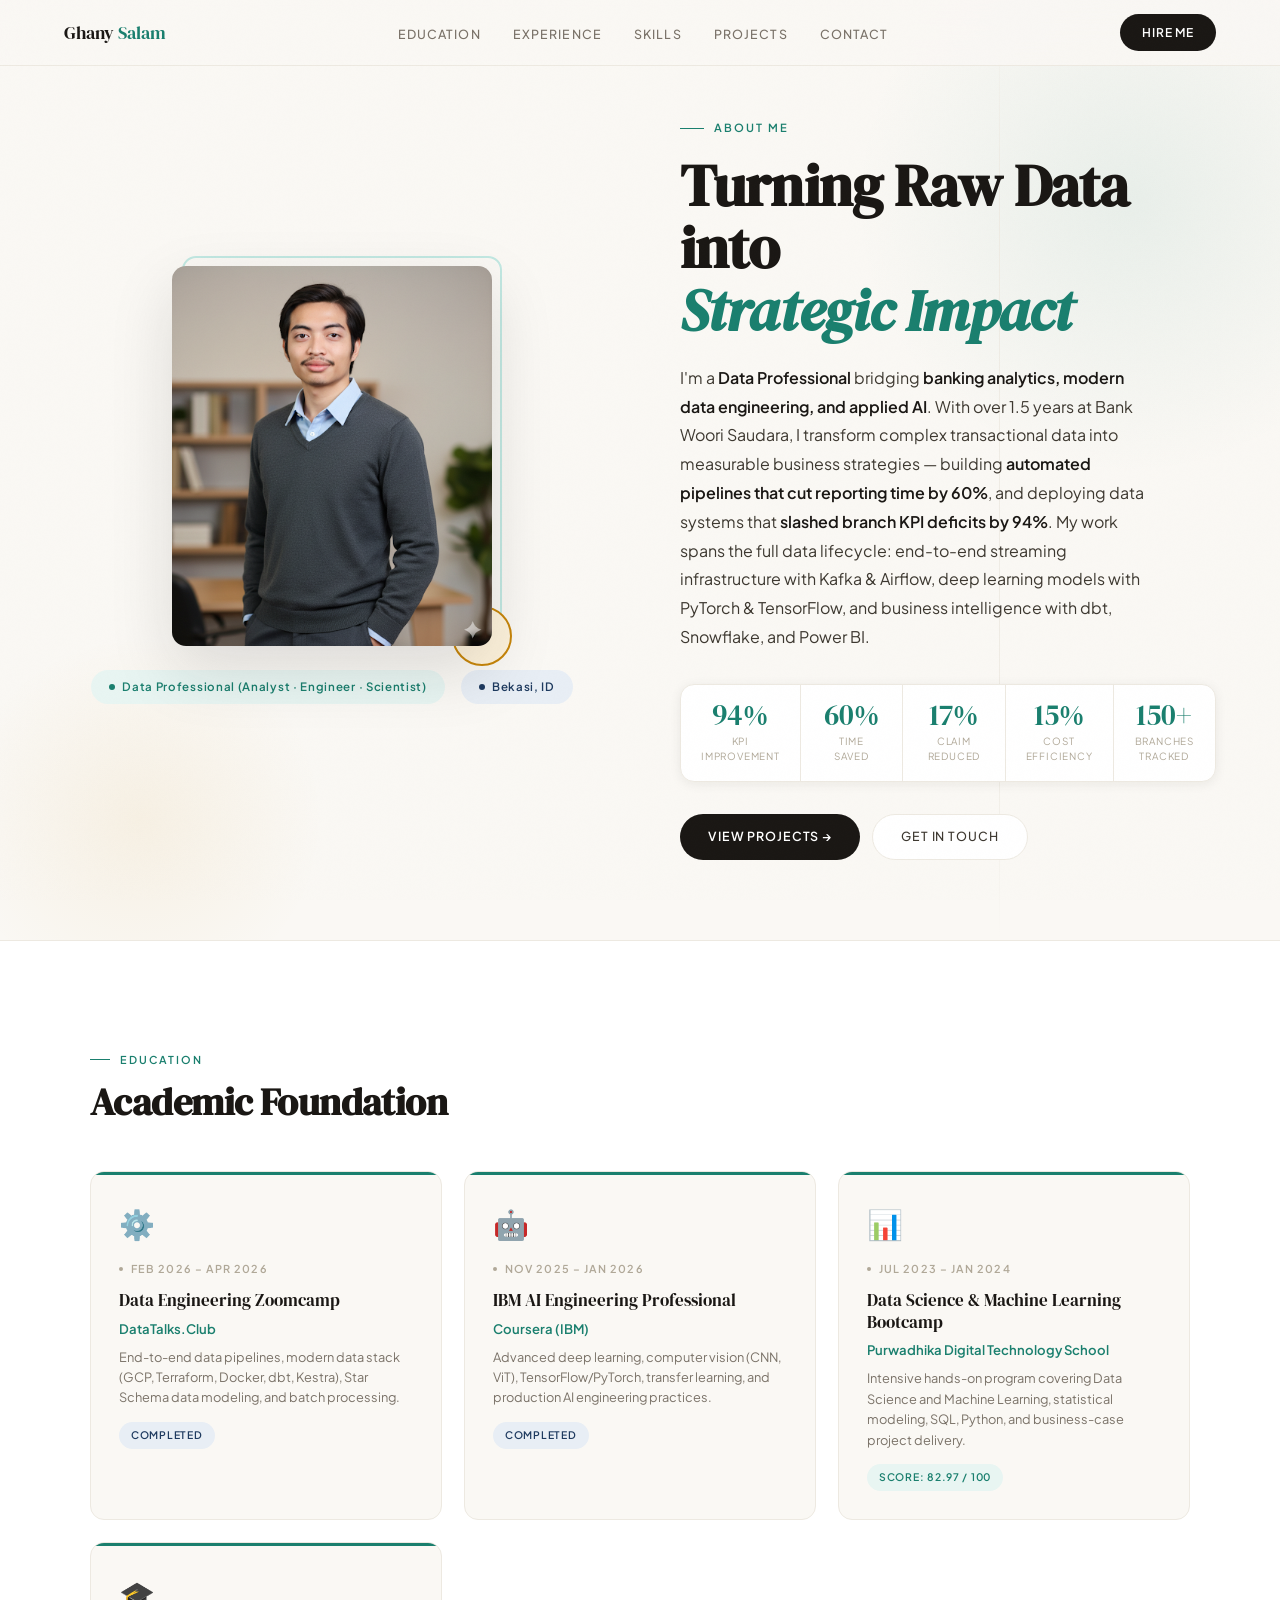
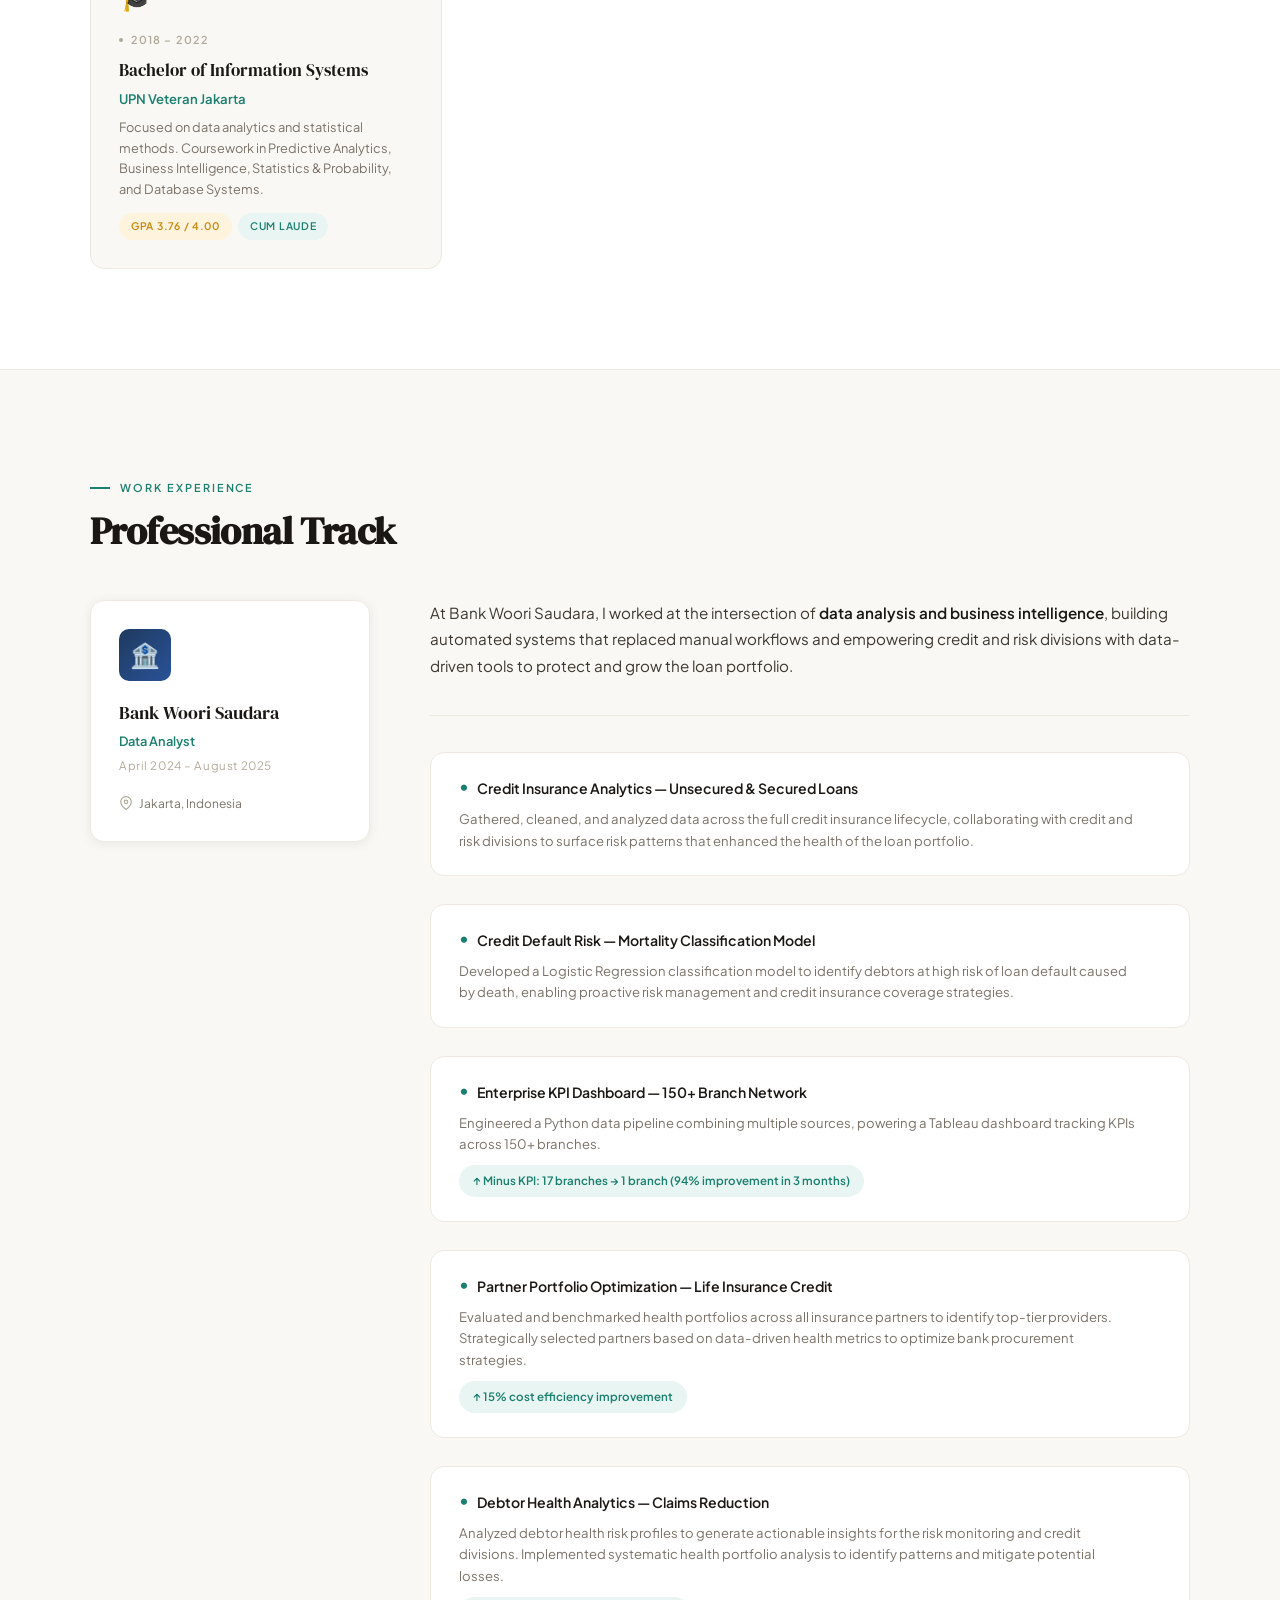
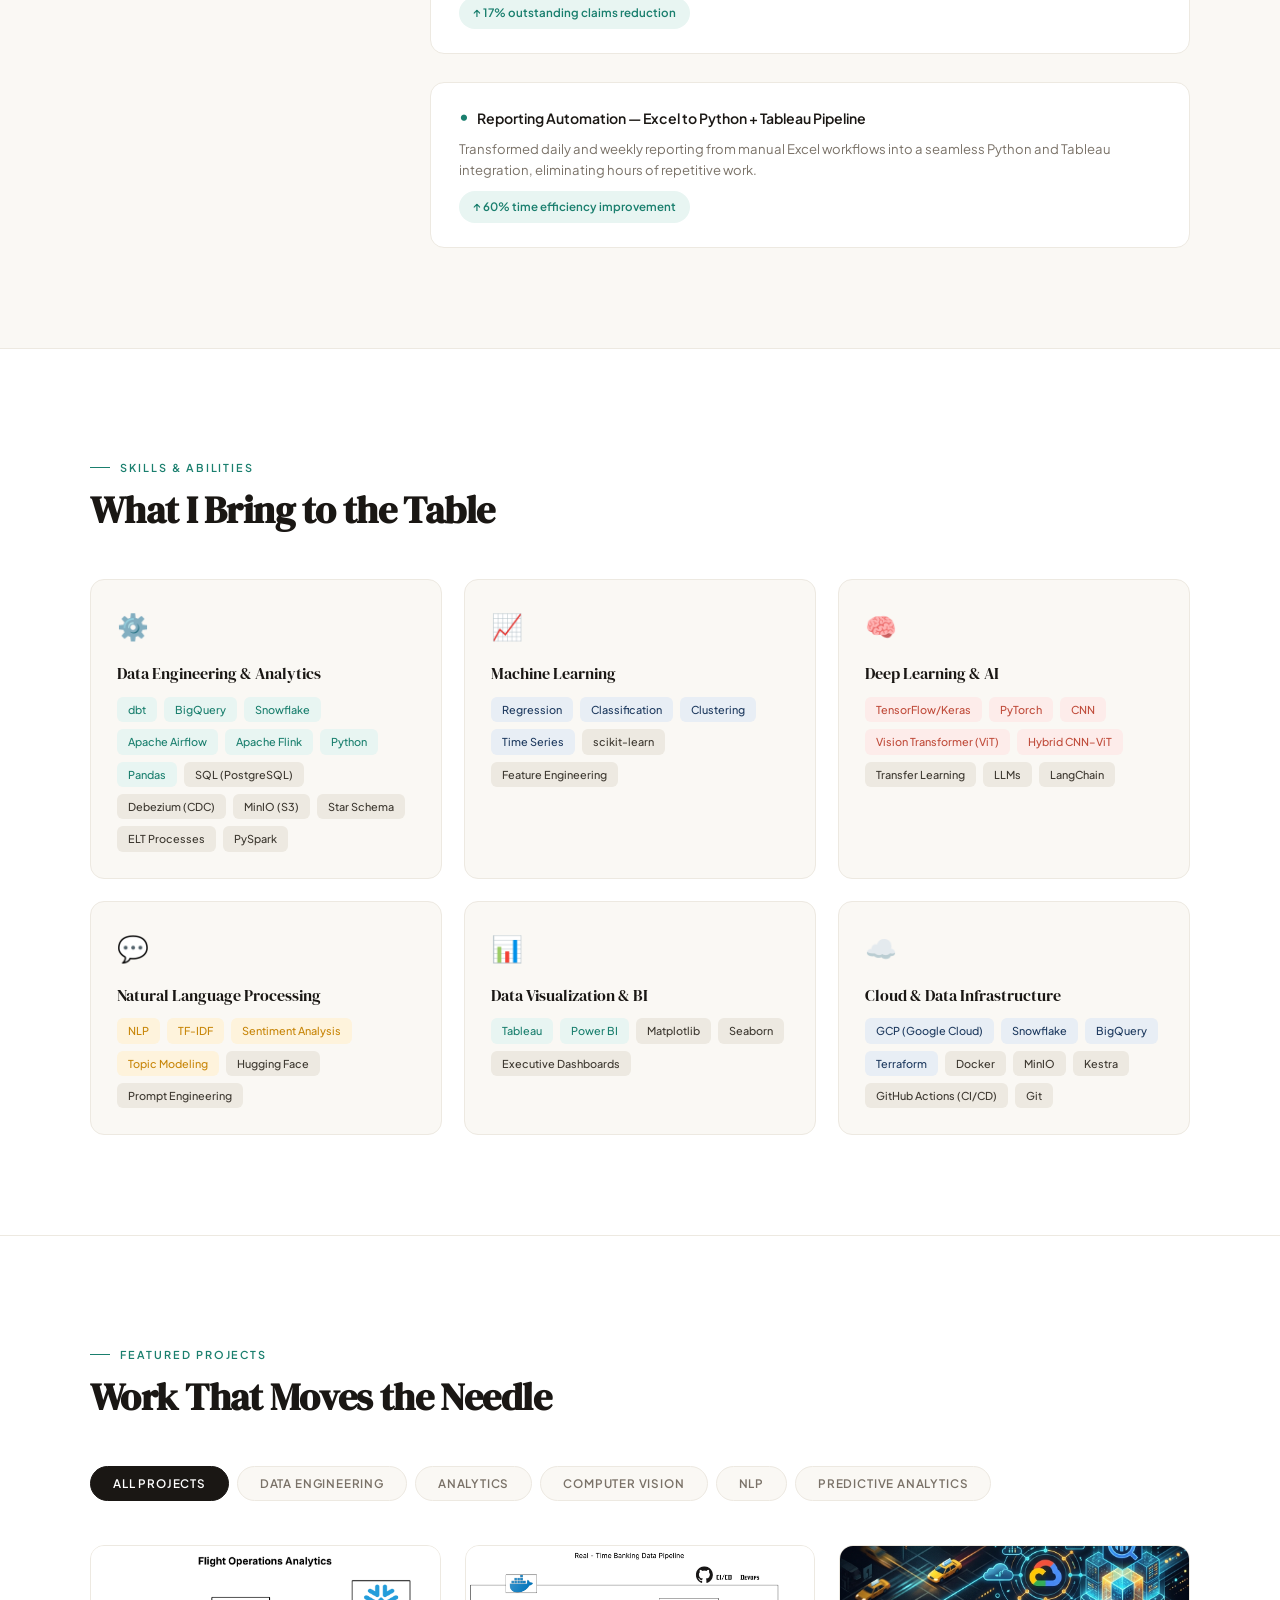
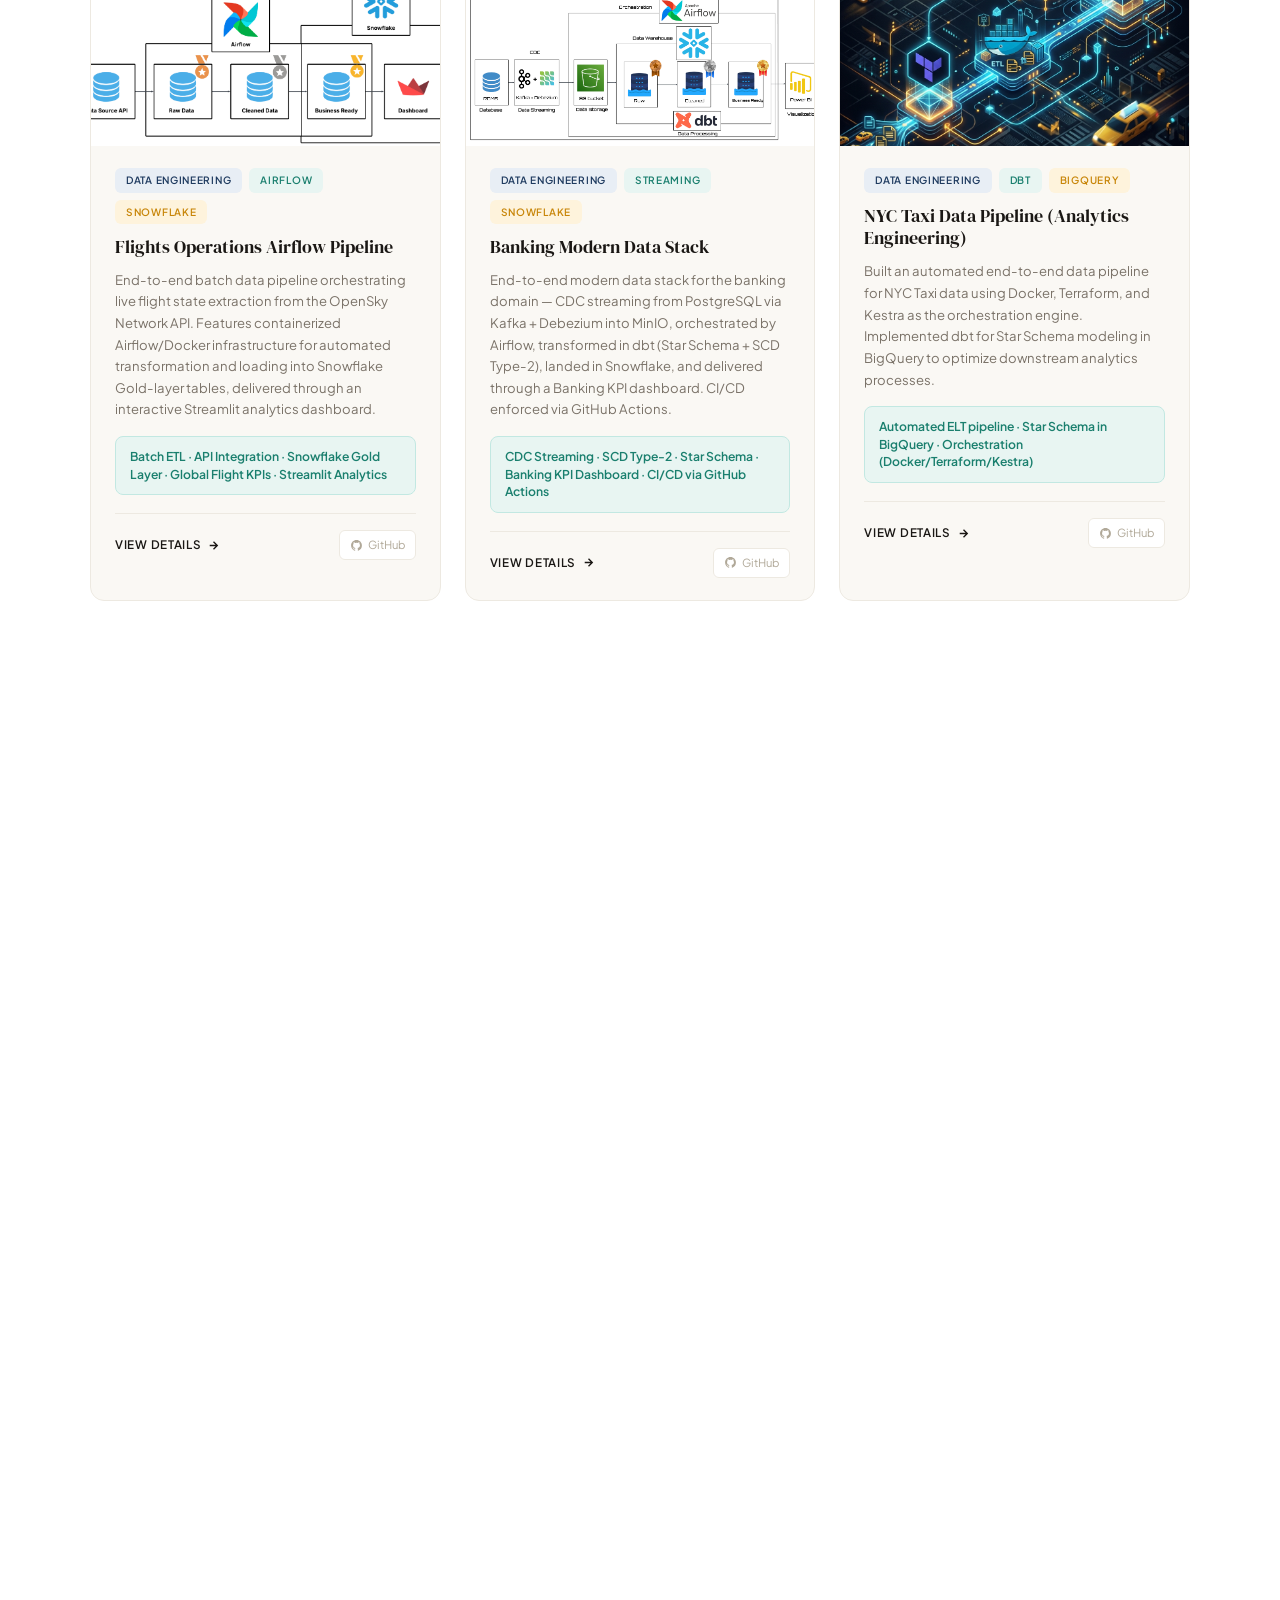
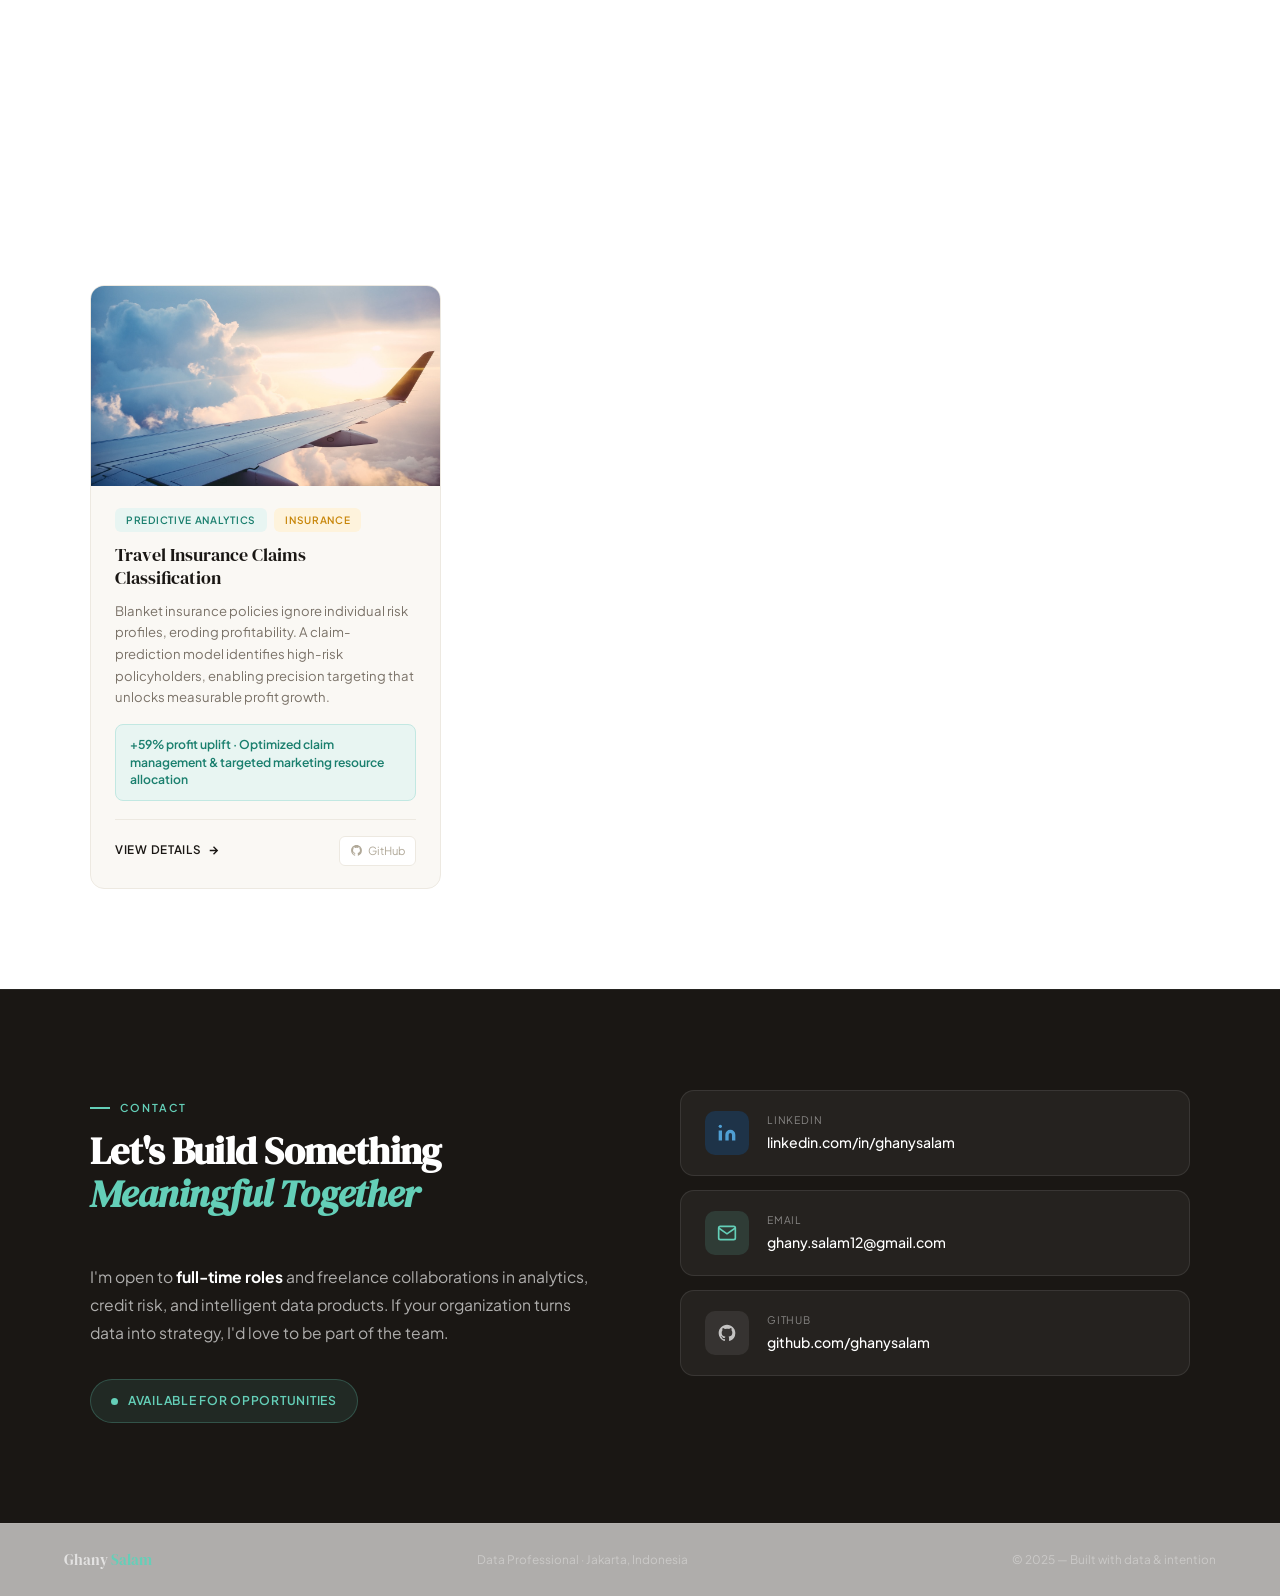
==== commit b25f0515: "change index into automated cache-busting" ====
--- a/index.html
+++ b/index.html
@@ -272,8 +272,17 @@
   <!-- ════════════════════════════════════
      JAVASCRIPT
 ════════════════════════════════════ -->
-  <script src="assets/js/data.js?v=20260507-1" defer></script>
-  <script src="assets/js/script.js?v=20260507-1" defer></script>
+  <script>
+    // Automated cache-busting: append current timestamp to force latest version
+    const version = Date.now();
+    const scripts = ['assets/js/data.js', 'assets/js/script.js'];
+    scripts.forEach(src => {
+      const s = document.createElement('script');
+      s.src = `${src}?v=${version}`;
+      s.async = false; // Ensure scripts execute in the exact order (data.js first, then script.js)
+      document.body.appendChild(s);
+    });
+  </script>
 
 </body>
 
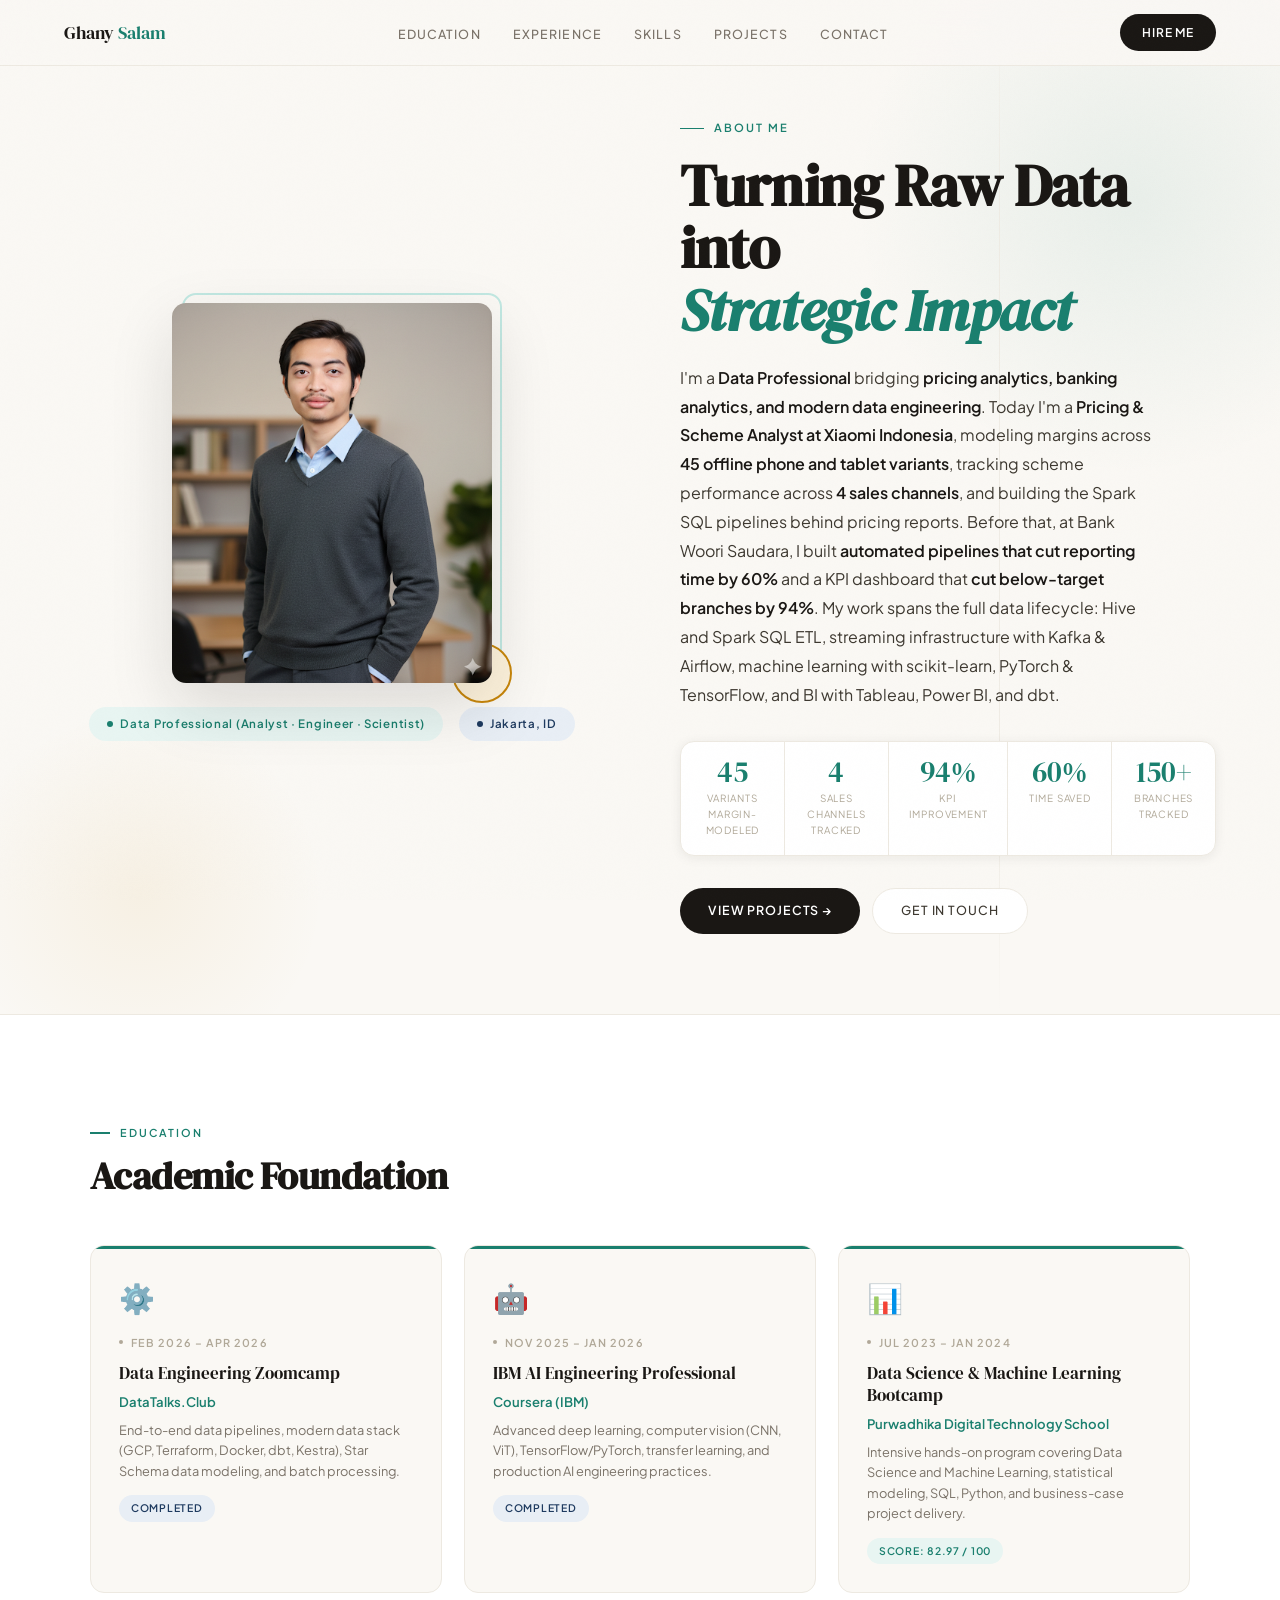
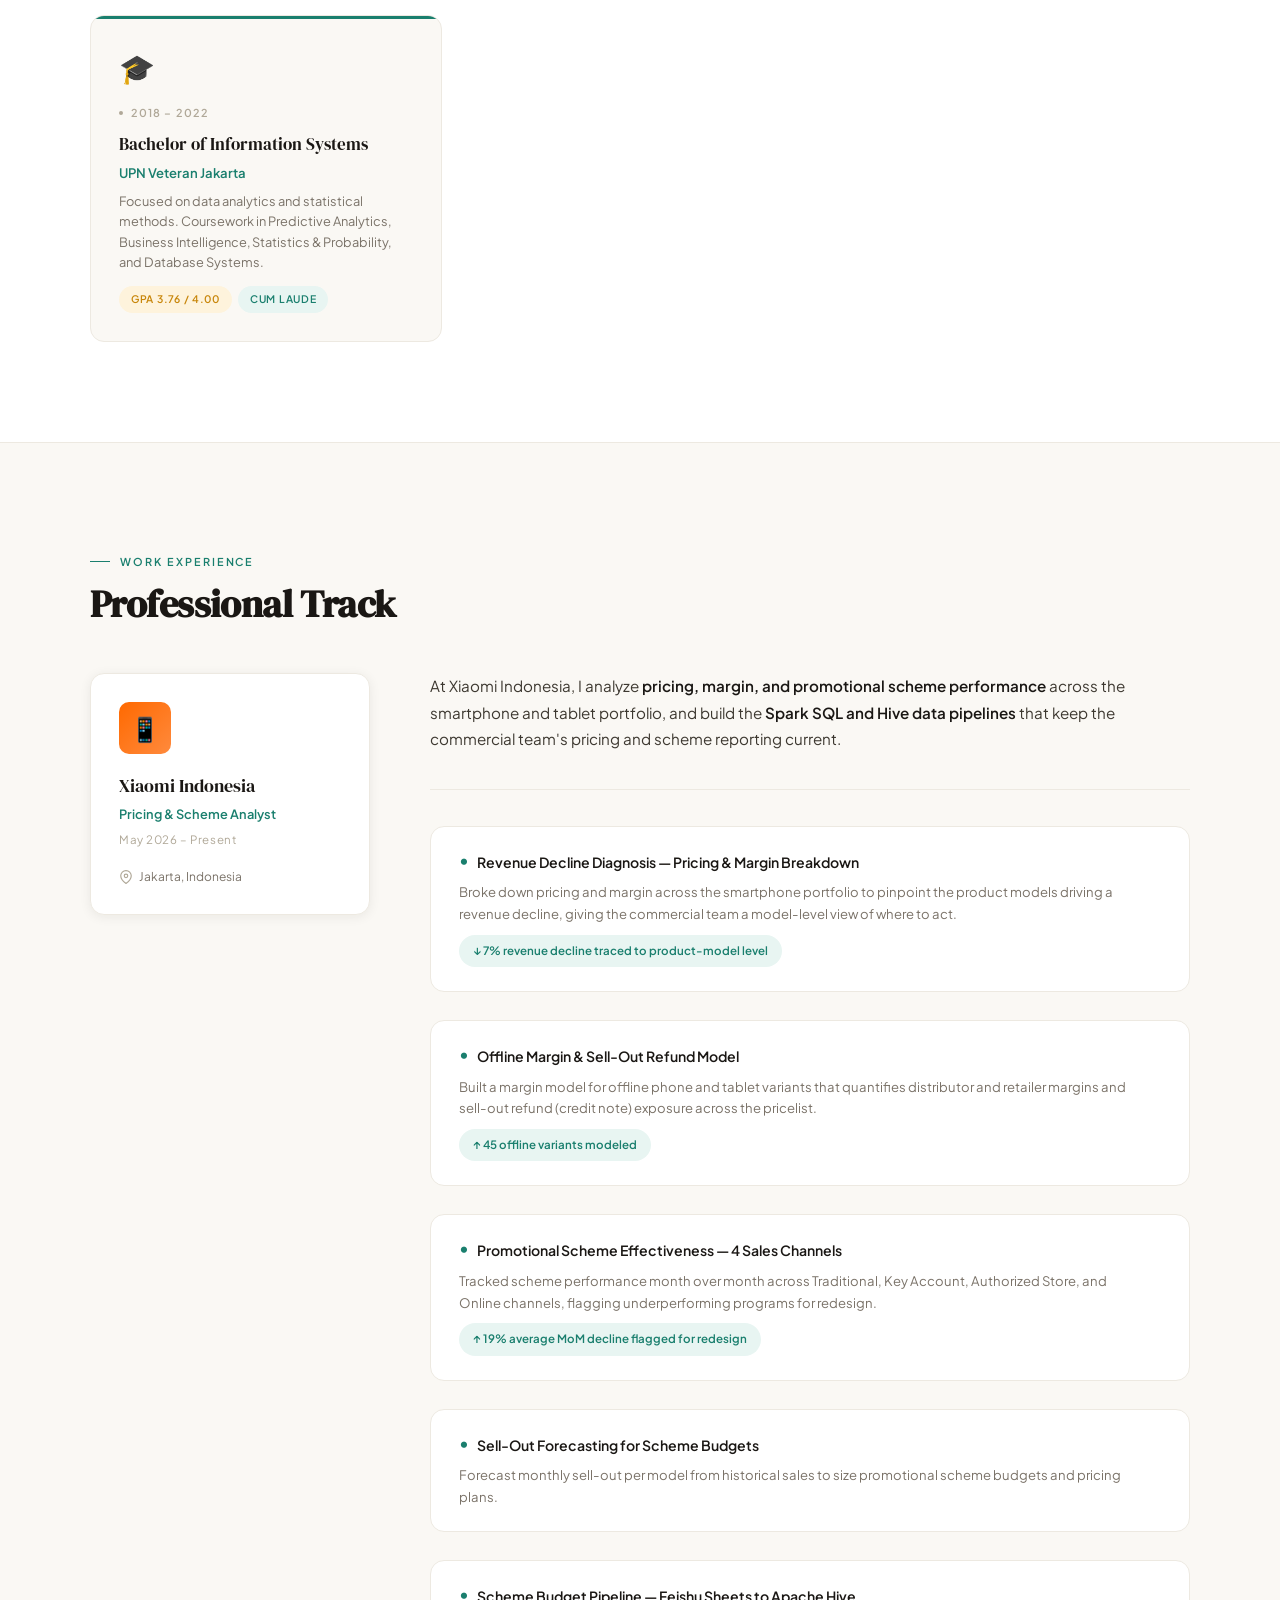
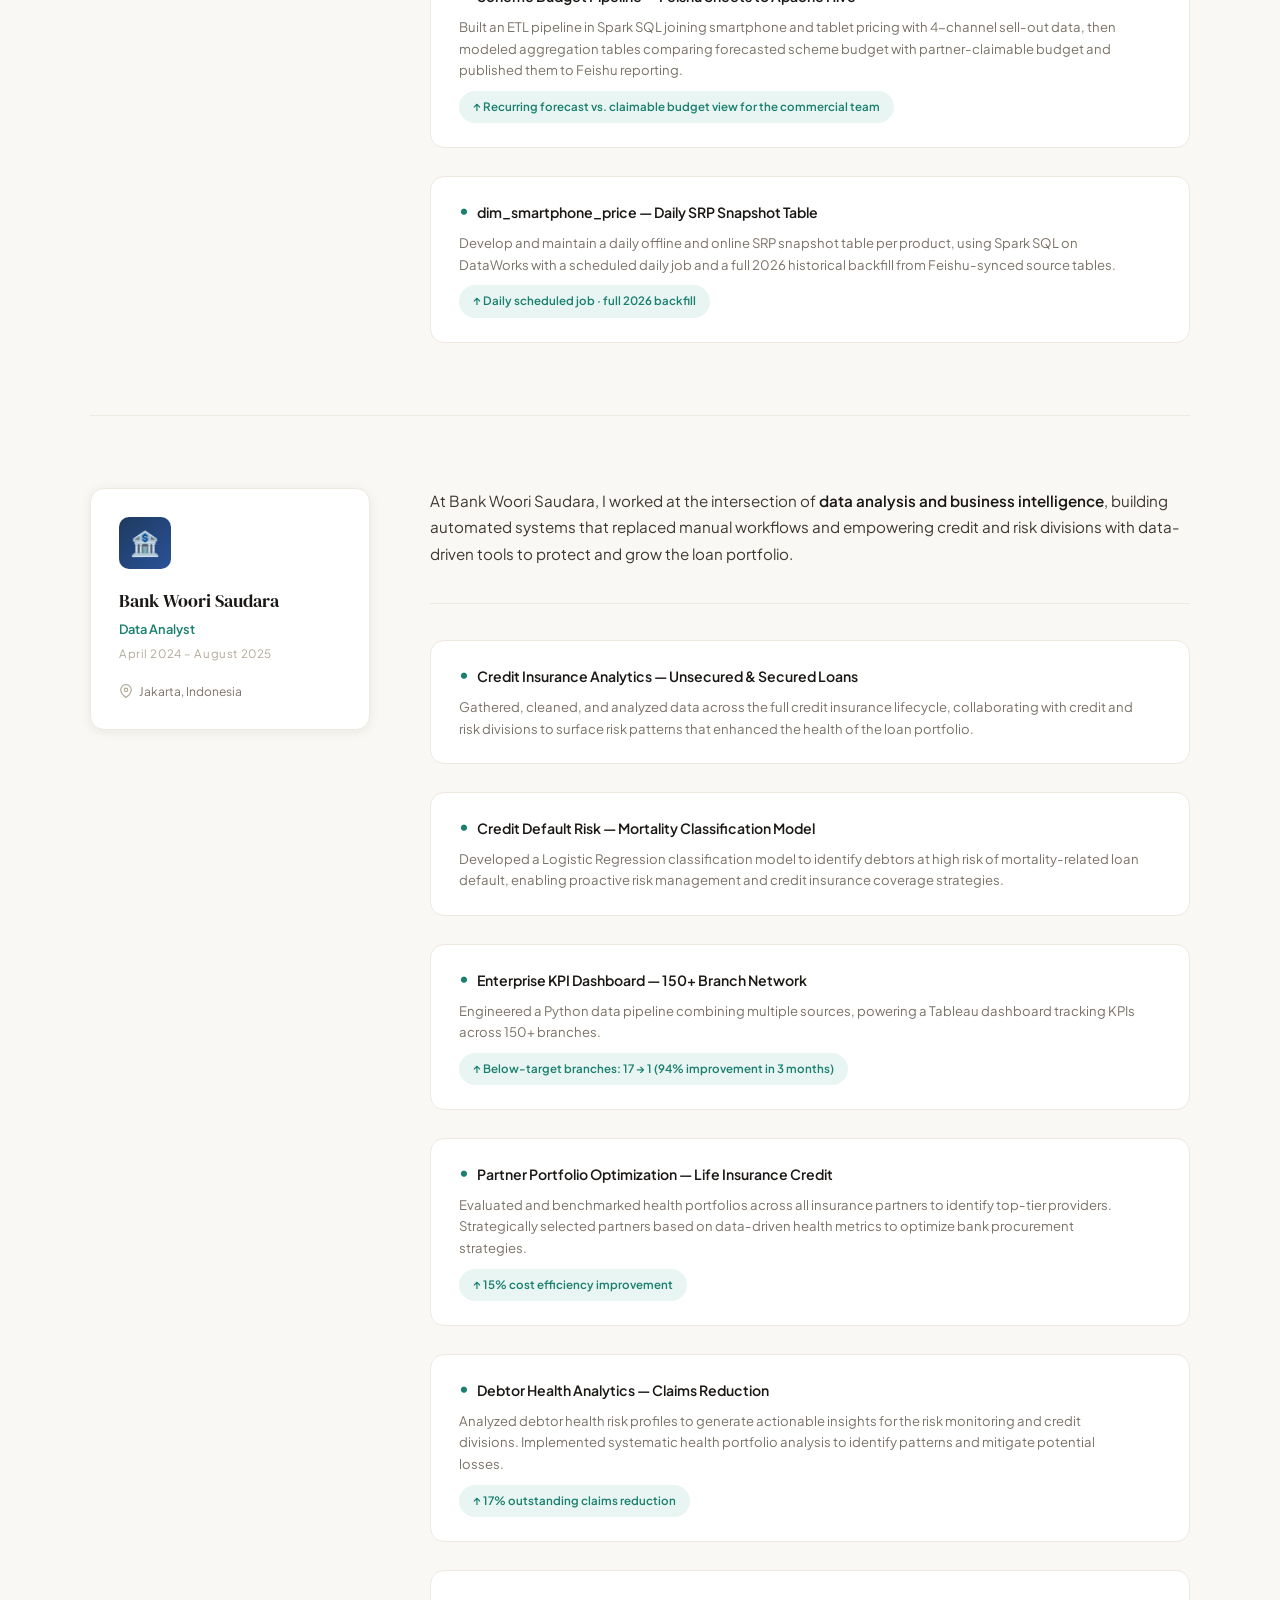
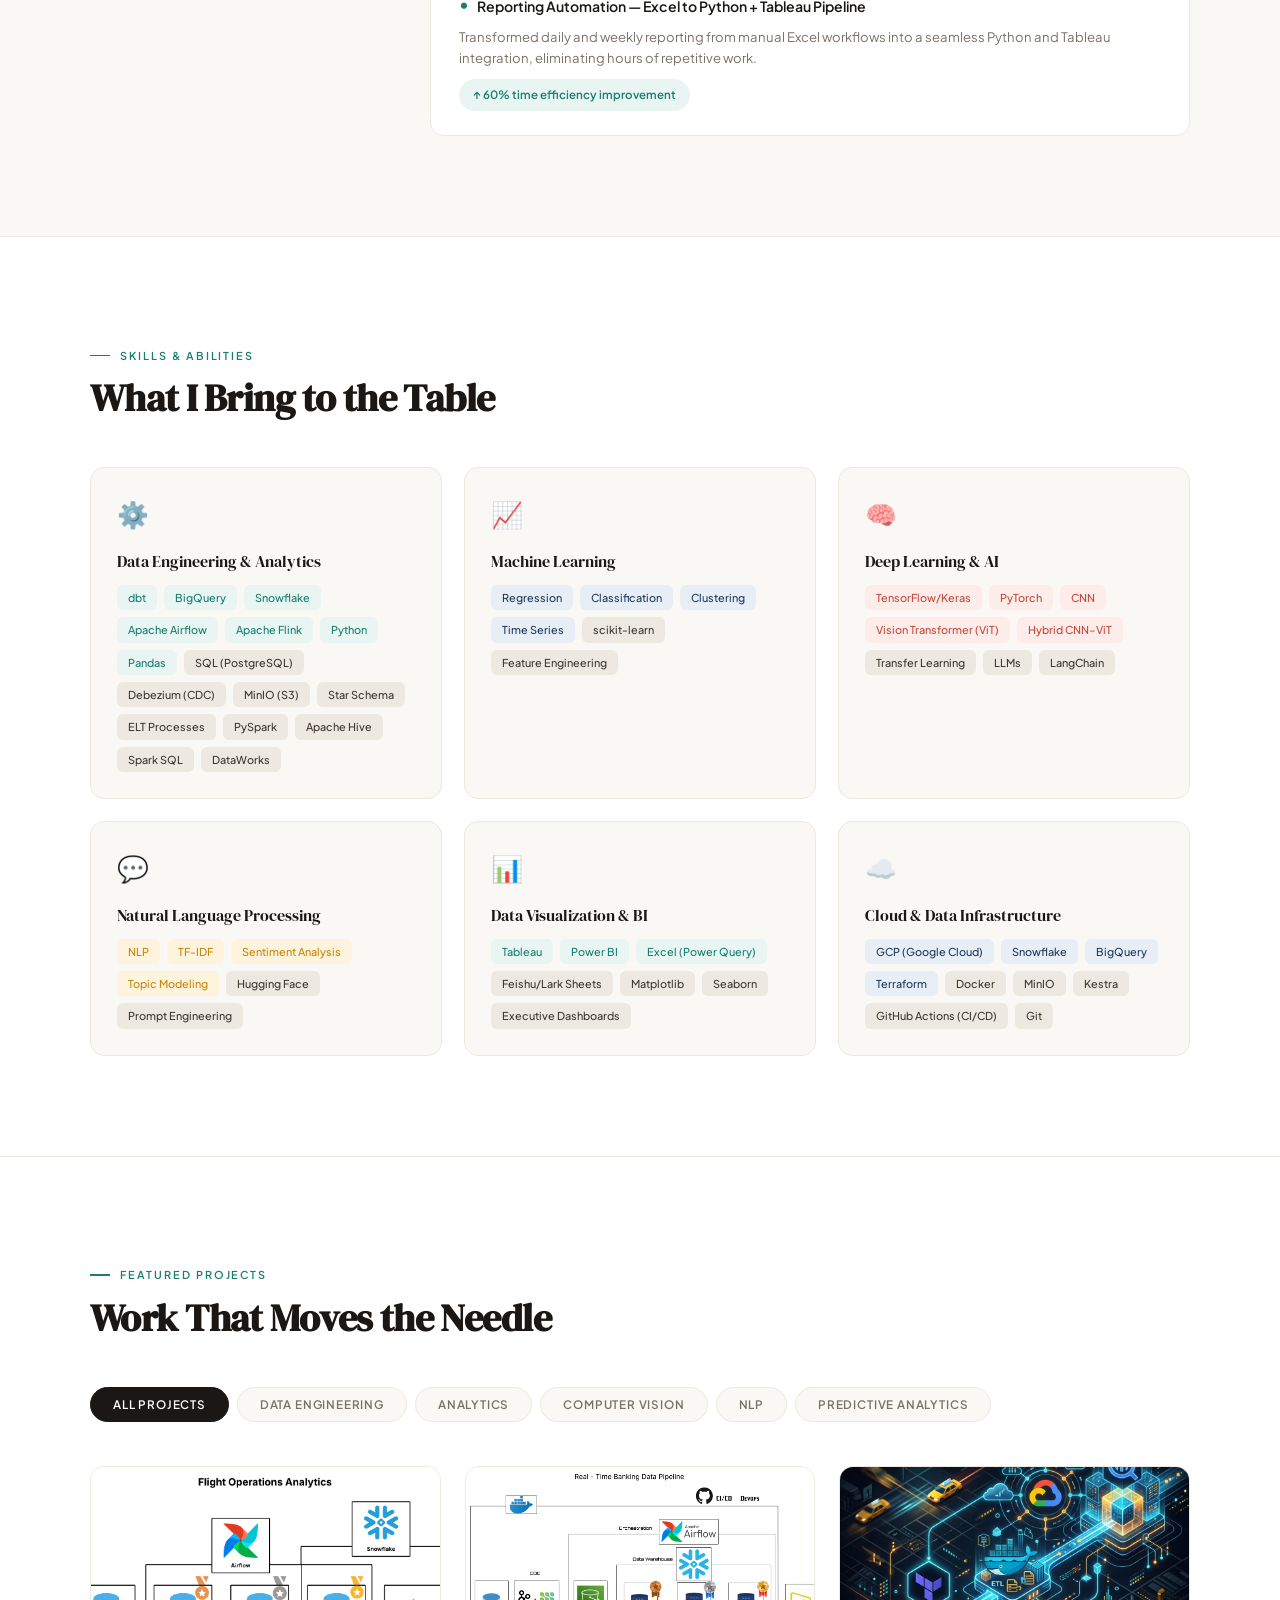
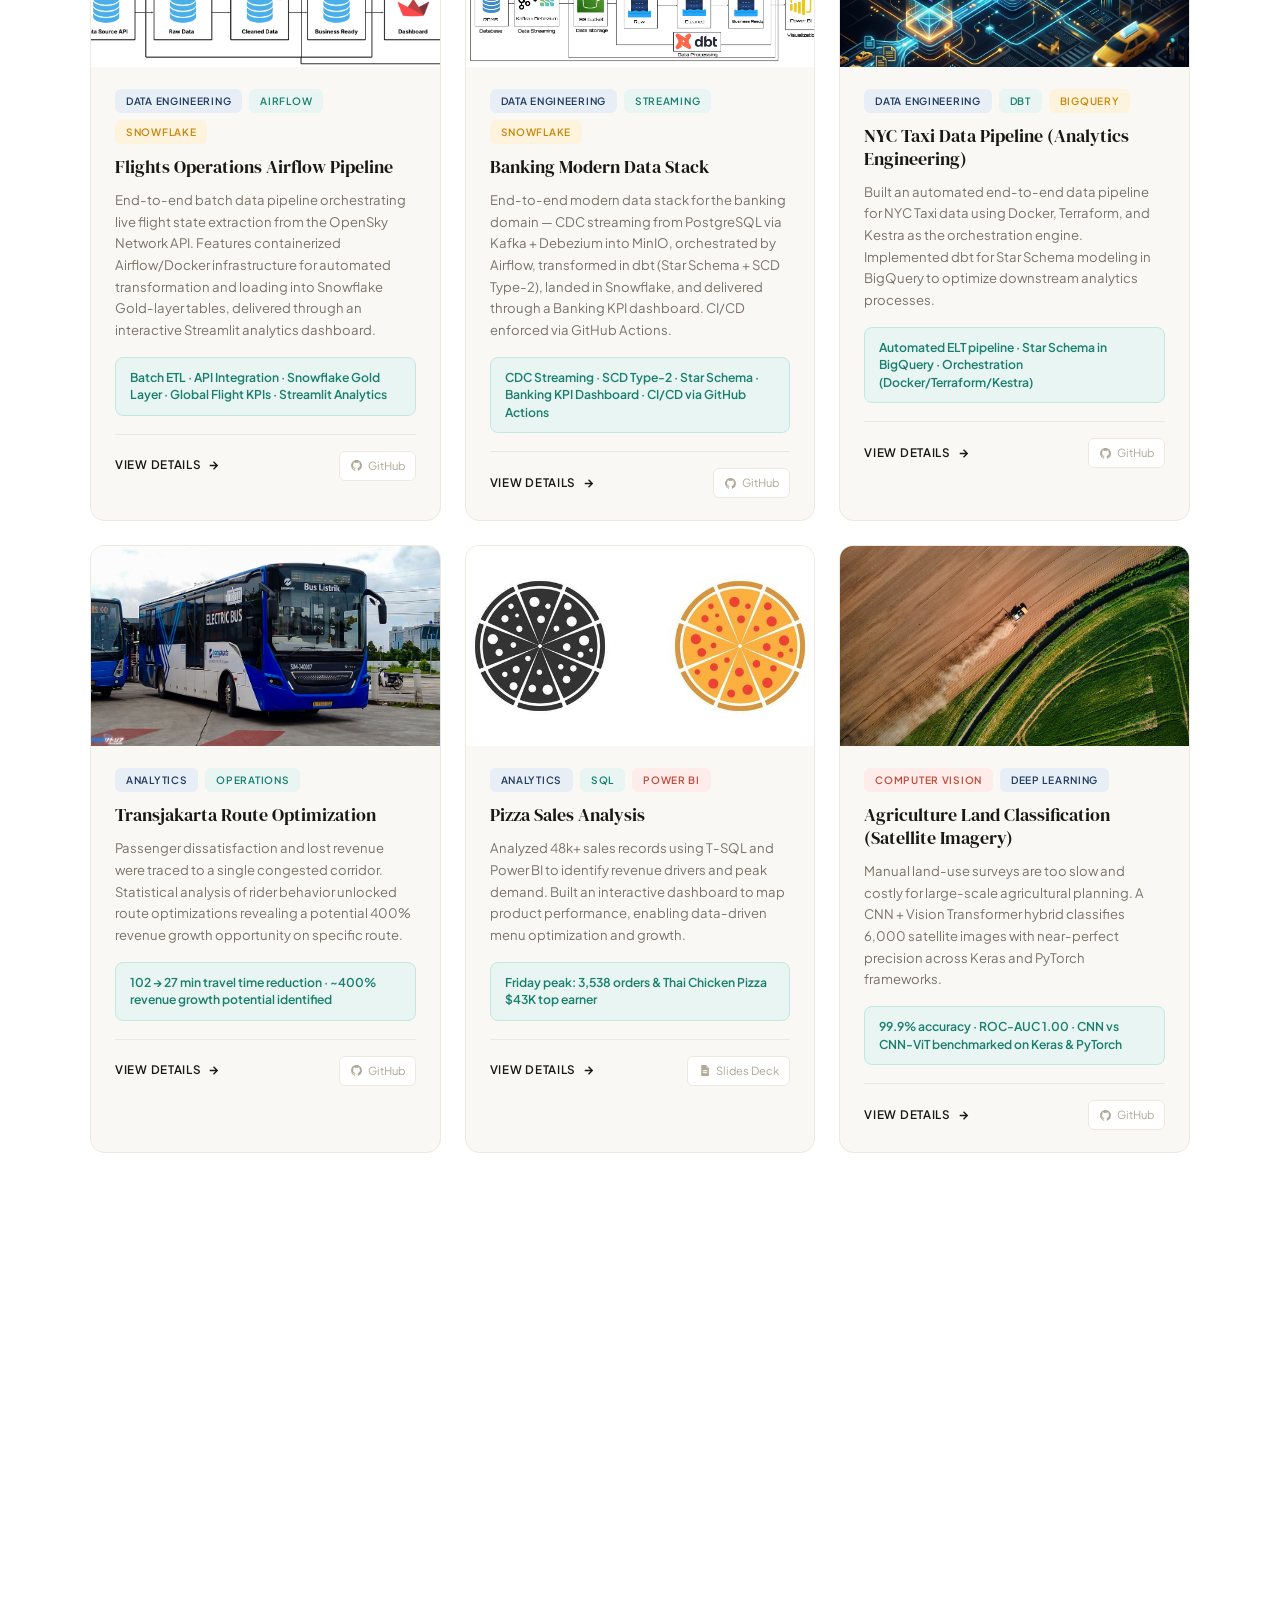
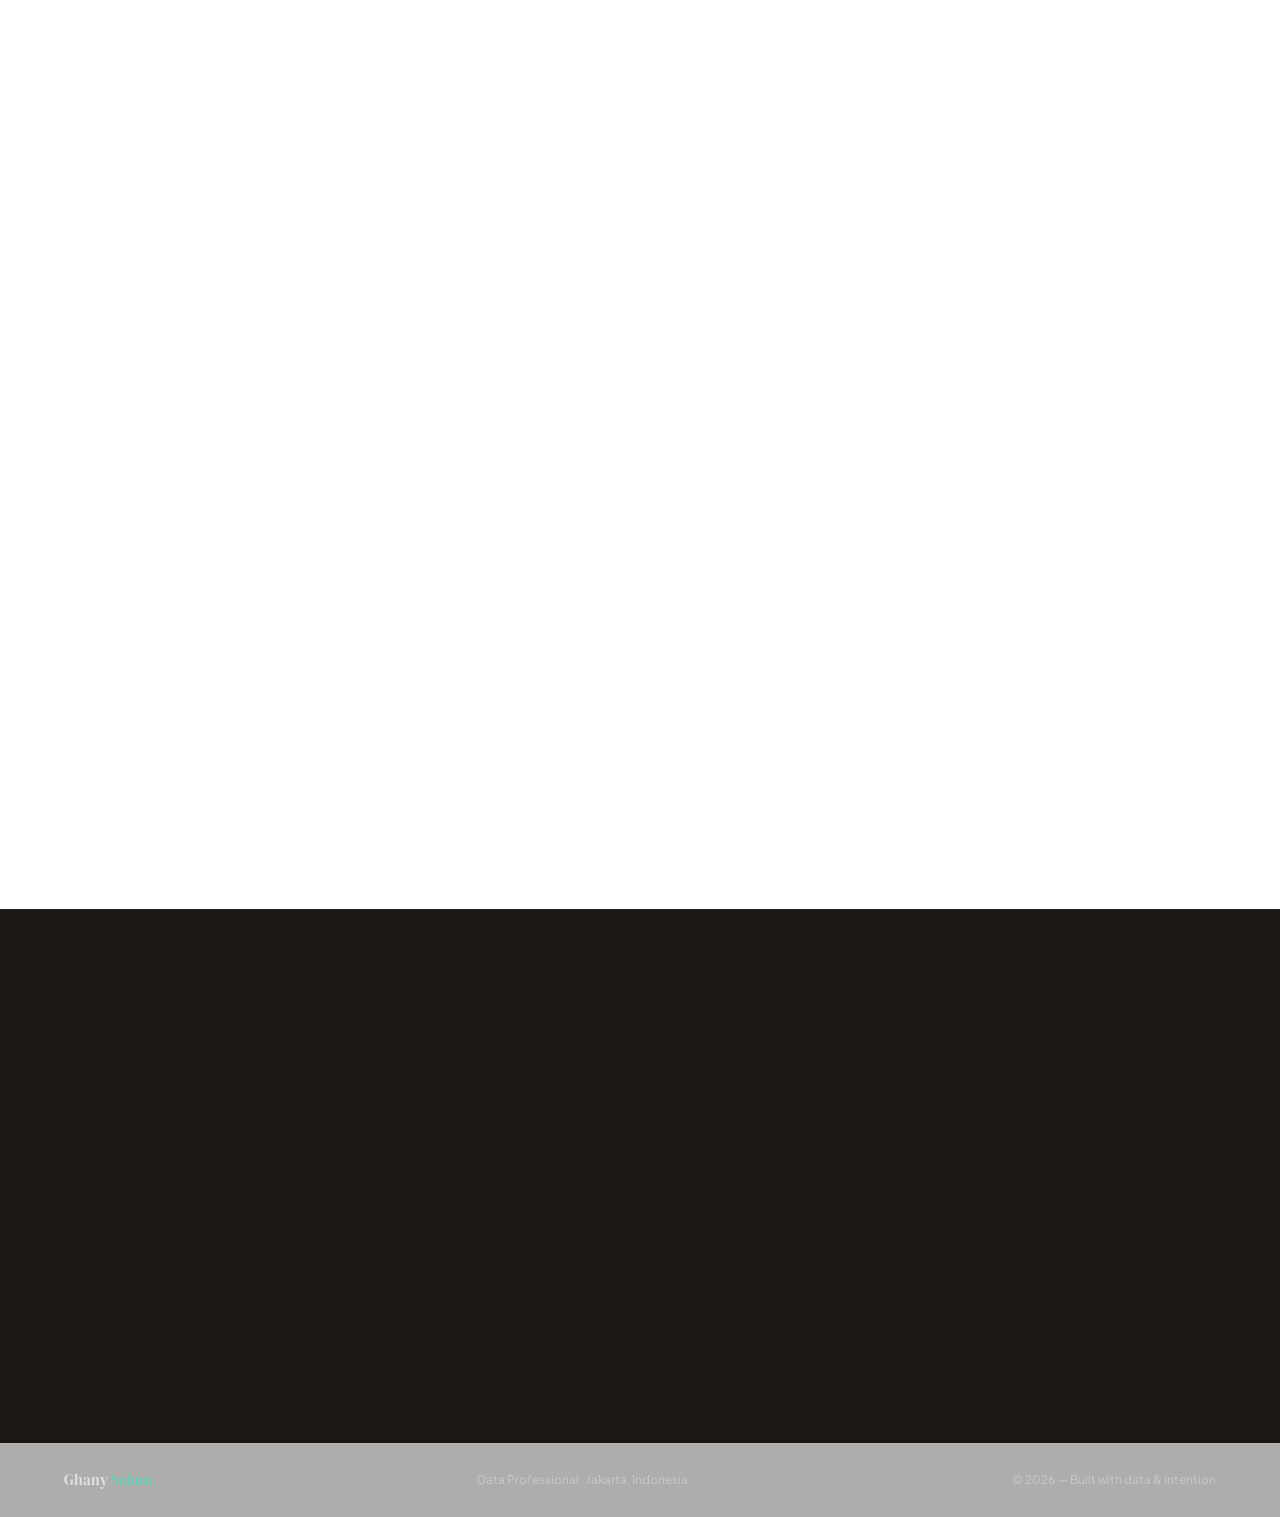
==== commit f0aa879b: "Add Xiaomi Indonesia role and refresh portfolio content - Restructure experience section to render m" ====
--- a/index.html
+++ b/index.html
@@ -10,7 +10,7 @@
   <link
     href="https://fonts.googleapis.com/css2?family=DM+Serif+Display:ital@0;1&family=Plus+Jakarta+Sans:ital,wght@0,300;0,400;0,500;0,600;1,300;1,400&display=swap"
     rel="stylesheet">
-  <link rel="stylesheet" href="assets/css/styles.css?v=3">
+  <link rel="stylesheet" href="assets/css/styles.css?v=4">
 </head>
 
 <body>
@@ -63,7 +63,7 @@
         </div>
         <div class="hero-badge">
           <span class="hb-pill teal">Data Professional (Analyst · Engineer · Scientist)</span>
-          <span class="hb-pill navy">Bekasi, ID</span>
+          <span class="hb-pill navy">Jakarta, ID</span>
         </div>
       </div>
 
@@ -72,16 +72,26 @@
         <div class="eyebrow">About Me</div>
         <h1>Turning Raw Data into<br><em>Strategic Impact</em></h1>
         <p class="hero-bio">
-          I'm a <strong>Data Professional</strong> bridging <strong>banking analytics, modern data engineering,
-            and applied AI</strong>. With over 1.5 years at Bank Woori Saudara, I transform complex transactional
-          data into measurable business strategies — building <strong>automated pipelines that cut reporting time
-            by 60%</strong>, and deploying data systems that <strong>slashed branch KPI deficits by 94%</strong>.
-          My work spans the full data lifecycle: end-to-end streaming infrastructure with Kafka & Airflow,
-          deep learning models with PyTorch & TensorFlow, and business intelligence with dbt, Snowflake,
-          and Power BI.
+          I'm a <strong>Data Professional</strong> bridging <strong>pricing analytics, banking analytics, and modern
+            data engineering</strong>. Today I'm a <strong>Pricing & Scheme Analyst at Xiaomi Indonesia</strong>,
+          modeling margins across <strong>45 offline phone and tablet variants</strong>, tracking scheme performance
+          across <strong>4 sales channels</strong>, and building the Spark SQL pipelines behind pricing reports.
+          Before that, at Bank Woori Saudara, I built <strong>automated pipelines that cut reporting time by
+            60%</strong> and a KPI dashboard that <strong>cut below-target branches by 94%</strong>.
+          My work spans the full data lifecycle: Hive and Spark SQL ETL, streaming infrastructure with Kafka &
+          Airflow, machine learning with scikit-learn, PyTorch & TensorFlow, and BI with Tableau, Power BI,
+          and dbt.
         </p>
 
         <div class="hero-stats">
+          <div class="hs-item">
+            <div class="hs-num">45</div>
+            <div class="hs-label">Variants Margin-Modeled</div>
+          </div>
+          <div class="hs-item">
+            <div class="hs-num">4</div>
+            <div class="hs-label">Sales Channels Tracked</div>
+          </div>
           <div class="hs-item">
             <div class="hs-num">94%</div>
             <div class="hs-label">KPI Improvement</div>
@@ -89,14 +99,6 @@
           <div class="hs-item">
             <div class="hs-num">60%</div>
             <div class="hs-label">Time Saved</div>
-          </div>
-          <div class="hs-item">
-            <div class="hs-num">17%</div>
-            <div class="hs-label">Claim Reduced</div>
-          </div>
-          <div class="hs-item">
-            <div class="hs-num">15%</div>
-            <div class="hs-label">Cost Efficiency</div>
           </div>
           <div class="hs-item">
             <div class="hs-num">150+</div>
@@ -133,34 +135,8 @@
       <div class="sec-eyebrow reveal">Work Experience</div>
       <h2 class="sec-title reveal d1">Professional Track</h2>
 
-      <div class="exp-layout">
-        <div class="exp-aside reveal d1">
-          <div class="exp-aside-card">
-            <div class="ea-logo">🏦</div>
-            <div class="ea-company">Bank Woori Saudara</div>
-            <div class="ea-role">Data Analyst</div>
-            <div class="ea-period">April 2024 – August 2025</div>
-            <div class="ea-location">
-              <svg viewBox="0 0 24 24" fill="none" stroke="currentColor" stroke-width="2">
-                <path d="M21 10c0 7-9 13-9 13s-9-6-9-13a9 9 0 0118 0z" />
-                <circle cx="12" cy="10" r="3" />
-              </svg>
-              Jakarta, Indonesia
-            </div>
-          </div>
-        </div>
-
-        <div class="exp-main">
-          <p class="exp-intro reveal d2">
-            At Bank Woori Saudara, I worked at the intersection of <strong>data analysis and business
-              intelligence</strong>, building automated systems that replaced manual workflows and empowering credit and
-            risk divisions with data-driven tools to protect and grow the loan portfolio.
-          </p>
-
-          <div class="exp-items" id="expGrid">
-            <!-- Injected via data.js -->
-          </div>
-        </div>
+      <div id="expRoles">
+        <!-- Injected via data.js -->
       </div>
     </div>
   </section>
@@ -212,8 +188,8 @@
           <h2 class="sec-title" style="color:var(--white)">Let's Build Something<br><em
               style="font-family:'DM Serif Display',serif;font-style:italic;color:#64cfb8">Meaningful Together</em></h2>
           <p>
-            I'm open to <strong>full-time roles</strong> and freelance collaborations in analytics, credit risk, and
-            intelligent data products. If your organization turns data into strategy, I'd love to be part of the team.
+            I'm open to <strong>full-time roles</strong> in data analytics, data engineering, and data science, in
+            Jakarta or remote across APAC. If your organization turns data into strategy, I'd love to be part of the team.
           </p>
           <div class="avail-pill">
             <div class="avail-dot"></div>
@@ -266,7 +242,7 @@
   <footer>
     <div class="footer-logo">Ghany <span>Salam</span></div>
     <div>Data Professional · Jakarta, Indonesia</div>
-    <div>© 2025 — Built with data & intention</div>
+    <div>© 2026 — Built with data & intention</div>
   </footer>
 
   <!-- ════════════════════════════════════
